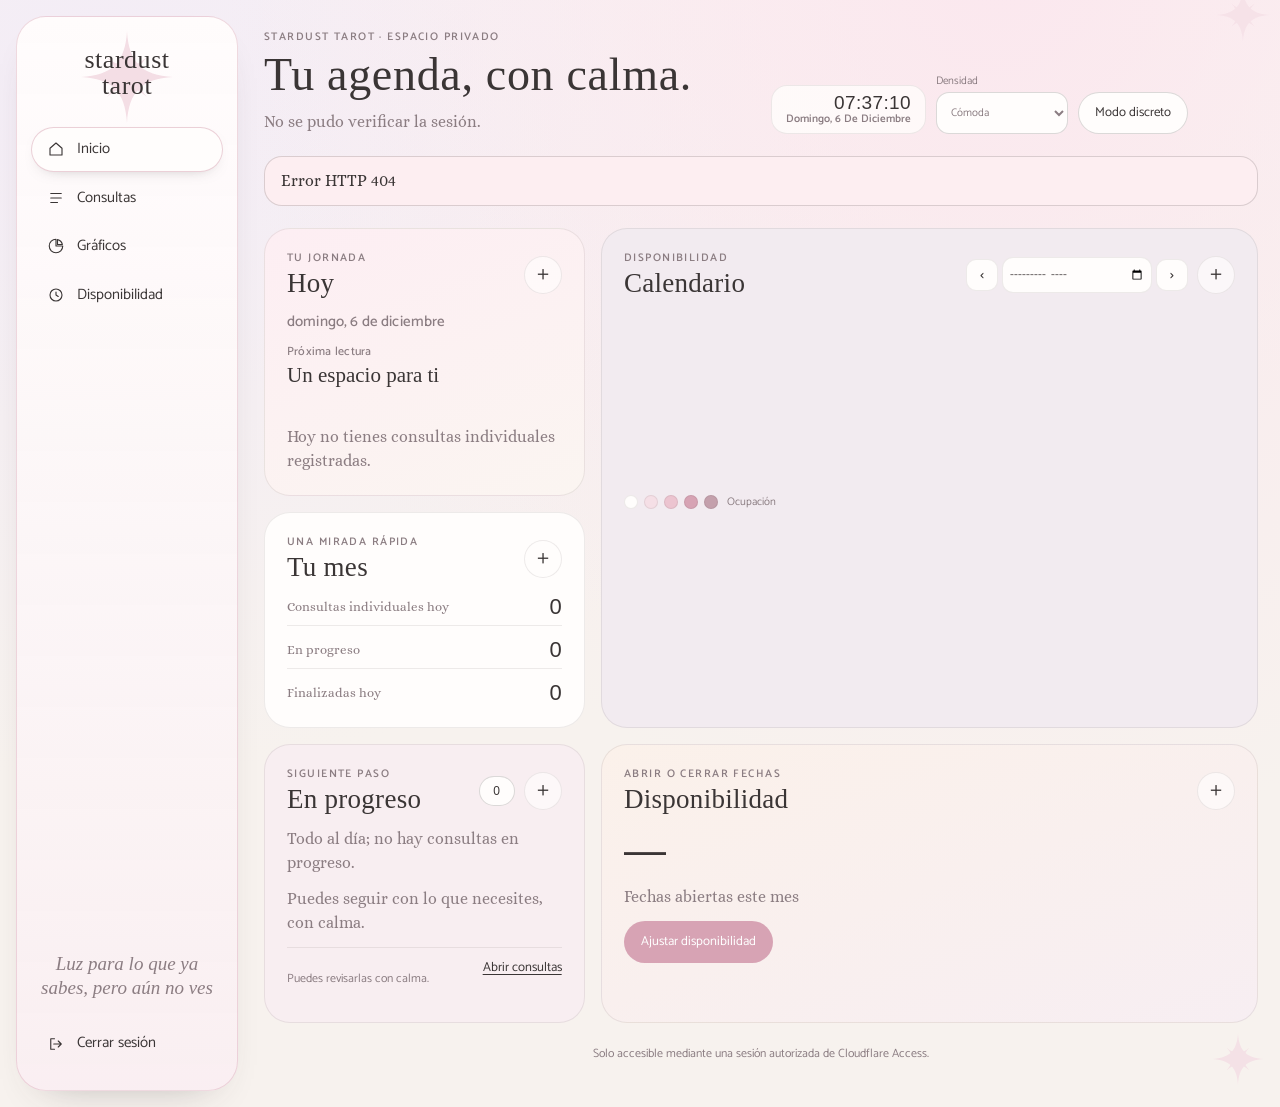
==== admin/index.html @ 76b3f2b7 "style changes" ====
<!doctype html>
<html lang="es">
<head>
  <meta charset="utf-8">
  <meta name="viewport" content="width=device-width, initial-scale=1">
  <meta name="robots" content="noindex,nofollow">
  <title>Stardust Tarot · Panel</title>
  <link rel="preconnect" href="https://fonts.googleapis.com">
  <link rel="preconnect" href="https://fonts.gstatic.com" crossorigin>
  <link href="https://fonts.googleapis.com/css2?family=Alice&family=Catamaran:wght@400;500;600;700&family=IM+Fell+French+Canon:ital@0;1&display=swap" rel="stylesheet">
  <link rel="stylesheet" href="style.css">
</head>
<body>
  <div id="progressbar" class="progressbar" aria-hidden="true"></div>
  <svg class="symbol-library" aria-hidden="true">
    <symbol id="brand-star" viewBox="0 0 100 100">
      <path d="M50 0C52 34 66 48 100 50C66 52 52 66 50 100C48 66 34 52 0 50C34 48 48 34 50 0Z"></path>
      <path transform="rotate(45 50 50) translate(50 50) scale(.62) translate(-50 -50)" d="M50 0C52 34 66 48 100 50C66 52 52 66 50 100C48 66 34 52 0 50C34 48 48 34 50 0Z"></path>
    </symbol>
  </svg>

  <div class="shell">
    <svg class="star a" aria-hidden="true"><use href="#brand-star"></use></svg>
    <svg class="star b" aria-hidden="true"><use href="#brand-star"></use></svg>

    <aside class="side">
      <div class="logo">
        <svg class="star" aria-hidden="true"><use href="#brand-star"></use></svg>
        <span>stardust<br>tarot</span>
      </div>
      <a class="nav on" href="#inicio" data-goto-view="inicio"><svg viewBox="0 0 24 24" aria-hidden="true"><path d="M4 11l8-7 8 7v9H4z"></path></svg>Inicio</a>
      <a class="nav" href="#consultas" data-goto-view="consultas"><svg viewBox="0 0 24 24" aria-hidden="true"><path d="M5 6h14M5 12h14M5 18h9"></path></svg>Consultas</a>
      <a class="nav" href="#graficos" data-goto-view="graficos"><svg viewBox="0 0 24 24" aria-hidden="true"><path d="M12 3a9 9 0 1 0 9 9h-9z"></path><path d="M14 3.5A9 9 0 0 1 20.5 10H14z"></path></svg>Gráficos</a>
      <a class="nav" href="#disponibilidad" data-goto-view="disponibilidad"><svg viewBox="0 0 24 24" aria-hidden="true"><circle cx="12" cy="12" r="8"></circle><path d="M12 8v4l3 2"></path></svg>Disponibilidad</a>
      <p class="tagline">Luz para lo que ya sabes, pero aún no ves</p>
      <a class="nav logout" href="/cdn-cgi/access/logout"><svg viewBox="0 0 24 24" aria-hidden="true"><path d="M10 5H5v14h5M15 8l4 4-4 4M19 12H9"></path></svg>Cerrar sesión</a>
    </aside>

    <main class="main">
      <header class="head">
        <div>
          <p class="eyebrow">STARDUST TAROT · ESPACIO PRIVADO</p>
          <h1>Tu agenda, con calma.</h1>
          <p id="identity" class="lead">Verificando acceso…</p>
        </div>
        <div class="head-controls">
          <div class="clock" aria-label="Hora local">
            <time id="clock-time">--:--:--</time>
            <span id="clock-date"></span>
          </div>
          <label class="density-control">Densidad
            <select id="density-toggle" aria-label="Densidad del panel">
              <option value="comfortable">Cómoda</option>
              <option value="compact">Compacta</option>
            </select>
          </label>
          <button id="discreet-toggle" class="btn paper" type="button" aria-pressed="false">Modo discreto</button>
        </div>
      </header>

      <div id="notice" class="banner soft" role="status" hidden></div>
      <div id="error" class="banner error" role="alert" hidden></div>
      <section id="dashboard" class="dashboard" data-view="inicio" data-reveal aria-label="Resumen de tu agenda">
        <article id="today-tile" class="bento-tile tile-today" data-tile="today">
          <div class="tile-heading">
            <div><p class="eyebrow">TU JORNADA</p><h2 class="h2">Hoy</h2></div>
            <button class="tile-expand" type="button" aria-expanded="false" aria-controls="today-detail">
              <span class="sr-only">Ver detalle de hoy</span><span aria-hidden="true">＋</span>
            </button>
          </div>
          <p id="today-date" class="tile-date"></p>
          <div class="today-focus">
            <span class="today-kicker">Próxima lectura</span>
            <strong id="today-next" class="tile-next">Cargando tu agenda…</strong>
            <span id="today-countdown" class="countdown" aria-live="polite"></span>
          </div>
          <p id="today-summary" class="tile-copy"></p>
          <div id="today-detail" class="tile-detail" hidden>
            <p class="detail-title">Tu agenda de hoy</p>
            <div id="today-list" class="tile-list"></div>
          </div>
        </article>

        <article id="confirm-tile" class="bento-tile tile-confirm" data-tile="confirm">
          <div class="tile-heading">
            <div><p class="eyebrow">SIGUIENTE PASO</p><h2 class="h2">En progreso</h2></div>
            <span id="confirm-count" class="pill">—</span>
            <button class="tile-expand" type="button" aria-expanded="false" aria-controls="confirm-detail">
              <span class="sr-only">Ver consultas en progreso</span><span aria-hidden="true">＋</span>
            </button>
          </div>
          <p id="confirm-copy" class="tile-copy">Revisando tus consultas…</p>
          <div id="confirm-preview" class="tile-list"></div>
          <div class="tile-foot">
            <span class="tile-foot-copy">Puedes revisarlas con calma.</span>
            <a class="text-link" href="#consultas" data-goto-view="consultas" data-goto-state="en_proceso">Abrir consultas</a>
          </div>
          <div id="confirm-detail" class="tile-detail" hidden>
            <p class="detail-title">Consultas que puedes revisar con calma</p>
            <div id="confirm-list" class="tile-list"></div>
            <div class="quick-links">
              <a class="text-link" href="#consultas" data-goto-view="consultas" data-goto-state="en_proceso">Ver en progreso</a>
              <a class="text-link" href="#consultas" data-goto-view="consultas" data-goto-state="finalizado">Ver finalizadas</a>
            </div>
          </div>
        </article>
        <article id="calendario" class="bento-tile tile-calendar" data-tile="calendar">
          <div class="tile-heading">
            <div><p class="eyebrow">DISPONIBILIDAD</p><h2 class="h2">Calendario</h2></div>
            <div class="cal-nav">
              <button id="cal-prev" class="icon-btn" type="button" aria-label="Mes anterior">‹</button>
              <input id="availability-month" type="month" aria-label="Mes del calendario">
              <button id="cal-next" class="icon-btn" type="button" aria-label="Mes siguiente">›</button>
            </div>
            <button class="tile-expand" type="button" aria-expanded="false" aria-controls="calendar-detail">
              <span class="sr-only">Ver detalle del calendario</span><span aria-hidden="true">＋</span>
            </button>
          </div>
          <div class="heat-legend" aria-label="Ocupación: libre, ligera, media, alta y completa">
            <span class="heat-swatch heat-0" aria-label="Sin reservas"></span>
            <span class="heat-swatch heat-1" aria-label="Ocupación ligera"></span>
            <span class="heat-swatch heat-2" aria-label="Ocupación media"></span>
            <span class="heat-swatch heat-3" aria-label="Ocupación alta"></span>
            <span class="heat-swatch heat-full" aria-label="Sin cupos libres"></span>
            <span class="heat-key">Ocupación</span>
          </div>
          <div id="calendar" class="cal" aria-label="Calendario de disponibilidad"></div>
          <div id="calendar-detail" class="tile-detail" hidden>
            <p class="detail-title">Cada día reúne reservas y cupos libres.</p>
            <p class="hint">El punto dorado indica hoy; la barra muestra ocupación; el rayado indica una fecha cerrada. Selecciona un día para revisar o ajustar su disponibilidad.</p>
            <a class="text-link" href="#disponibilidad" data-goto-view="disponibilidad">Ajustar la fecha seleccionada</a>
          </div>
        </article>

        <article class="bento-tile tile-summary" data-tile="summary">
          <div class="tile-heading">
            <div><p class="eyebrow">UNA MIRADA RÁPIDA</p><h2 class="h2">Tu mes</h2></div>
            <button class="tile-expand" type="button" aria-expanded="false" aria-controls="summary-detail">
              <span class="sr-only">Ver detalle del resumen</span><span aria-hidden="true">＋</span>
            </button>
          </div>
          <div class="stat-list">
            <div class="stat-row"><span>Consultas individuales hoy</span><strong id="stat-total">—</strong></div>
            <div class="stat-row"><span>En progreso</span><strong id="stat-progress">—</strong></div>
            <div class="stat-row"><span>Finalizadas hoy</span><strong id="stat-finished">—</strong></div>
          </div>
          <div id="summary-detail" class="tile-detail" hidden>
            <p class="hint">Este resumen cuenta consultas individuales. Los contadores históricos sin ficha aparecen aparte en el registro.</p>
          </div>
        </article>

        <article class="bento-tile tile-availability" data-tile="availability">
          <div class="tile-heading">
            <div><p class="eyebrow">ABRIR O CERRAR FECHAS</p><h2 class="h2">Disponibilidad</h2></div>
            <button class="tile-expand" type="button" aria-expanded="false" aria-controls="availability-detail">
              <span class="sr-only">Ver detalle de disponibilidad</span><span aria-hidden="true">＋</span>
            </button>
          </div>
          <strong id="stat-open-days" class="availability-count">—</strong>
          <p id="availability-summary" class="tile-copy">Fechas abiertas este mes</p>
          <a class="btn pri" href="#disponibilidad" data-goto-view="disponibilidad">Ajustar disponibilidad</a>
          <div id="availability-detail" class="tile-detail" hidden>
            <p class="hint">Elige un día en el calendario para ajustar cupos, jornada y si recibes reservas.</p>
            <a class="text-link" href="#inicio" data-goto-view="inicio" data-goto-target="calendario">Ir al calendario</a>
          </div>
        </article>
      </section>
      <section class="panel blush" id="vista-consultas" data-view="consultas" data-reveal>
          <div class="ph">
            <div><p class="eyebrow">REGISTRO HISTÓRICO</p><h2 class="h2">Consultas</h2></div>
            <span id="consulta-count" class="pill">—</span>
          </div>
          <div class="seg" id="consulta-tabs" role="tablist" aria-label="Filtrar consultas por estado">
            <button type="button" class="seg-btn on" role="tab" aria-selected="true" data-state="">Todos</button>
            <button type="button" class="seg-btn" role="tab" aria-selected="false" data-state="en_proceso">En progreso</button>
            <button type="button" class="seg-btn" role="tab" aria-selected="false" data-state="finalizado">Finalizadas</button>
          </div>
          <div class="filters">
            <label>Mes<input id="consultas-month" type="month"></label>
            <label class="search-label">Buscar<input id="consultas-search" type="search" maxlength="80" placeholder="Nombre, teléfono o lectura"></label>
            <button id="search-consultas" type="button" class="btn">Buscar</button>
          </div>
          <p class="hint">Hasta 200 consultas por búsqueda. El estado no modifica la disponibilidad.</p>
          <div id="consultas-list" class="list" aria-live="polite"></div>
          <div class="manual-section">
            <div class="ph">
              <div><p class="eyebrow">CONTADORES HISTÓRICOS DE D1</p><h3 class="h2">Registros manuales sin desglose</h3></div>
              <span id="manual-total" class="pill">0 lecturas</span>
            </div>
            <p class="hint">Son conteos por fecha sin ficha individual; no representan nombres, estados ni citas separadas. Se filtran por mes, no por texto o estado.</p>
            <div id="manual-list" class="list" aria-live="polite"></div>
          </div>
          <p class="quote">Lo que se comparte aquí, se queda aquí.</p>
        </section>

      <form id="rule-form" class="panel blush rule-form" data-view="disponibilidad">
          <div class="ph">
            <div><p class="eyebrow">AJUSTES DE FECHA</p><h2 id="rule-title" class="h2">Selecciona una fecha</h2></div>
            <span id="rule-meta" class="pill"></span>
          </div>
          <label class="toggle"><input id="rule-open" type="checkbox"> Fecha abierta</label>
          <label class="toggle"><input id="rule-emergency-extended" type="checkbox"> Emergencias fuera de la ventana normal</label>
          <div class="time-fields">
            <label>Inicio de jornada<input id="rule-start" type="time" step="1800" required></label>
            <label>Fin de jornada<input id="rule-end" type="time" step="1800" required></label>
          </div>
          <p class="sub">Bloques de 30 minutos · las lecturas extensas ocupan dos bloques.</p>
          <div class="capacity-grid">
            <label>Cortas · normal<input id="cap-corta-normal" type="number" min="0" max="50" required></label>
            <label>Cortas · emergencia<input id="cap-corta-emergencia" type="number" min="0" max="50" required></label>
            <label>Extensas · normal<input id="cap-extensa-normal" type="number" min="0" max="50" required></label>
            <label>Extensas · emergencia<input id="cap-extensa-emergencia" type="number" min="0" max="50" required></label>
          </div>
          <button id="save-rule" class="btn pri" type="submit">Guardar cambios</button>
          <button id="reset-rule" class="btn" type="button" hidden>Volver a la regla semanal</button>
          <p class="hint">El cambio crea una excepción solo para la fecha seleccionada.</p>
        </form>

      <section class="panel blush charts" id="vista-graficos" data-view="graficos" data-reveal>
        <div class="ph">
          <div><p class="eyebrow">ESTADÍSTICAS DE CONSULTAS</p><h2 class="h2">Gráficos</h2></div>
          <span id="stats-total" class="pill">—</span>
        </div>
        <div class="stats-controls">
          <label>Mes<input id="stats-month" type="month"></label>
          <label class="toggle"><input id="stats-all" type="checkbox"> Todo el histórico</label>
        </div>
        <div class="charts-grid">
          <article class="chart-card">
            <div class="ph"><div><p class="eyebrow">DEMANDA</p><h3 class="h2">Lecturas más pedidas</h3></div></div>
            <div class="donut-wrap">
              <div id="lecturas-donut" class="donut" role="img" aria-label="Distribución de lecturas solicitadas">
                <div class="donut-center"><strong id="lecturas-center">0</strong><span>lecturas</span></div>
              </div>
              <ul id="lecturas-legend" class="legend"></ul>
            </div>
          </article>
          <article class="chart-card">
            <div class="ph"><div><p class="eyebrow">COMUNIDAD</p><h3 class="h2">Nuevas vs. frecuentes</h3></div></div>
            <div class="donut-wrap">
              <div id="consultantes-donut" class="donut" role="img" aria-label="Consultantes nuevas y frecuentes">
                <div class="donut-center"><strong id="consultantes-center">0</strong><span>consultas</span></div>
              </div>
              <ul id="consultantes-legend" class="legend"></ul>
            </div>
          </article>

          <article class="chart-card revenue-card">
            <div class="ph revenue-head">
              <div><p class="eyebrow">INGRESOS</p><h3 class="h2">Promedio por periodo</h3></div>
              <div class="seg" id="ingresos-tabs" role="tablist" aria-label="Agrupar ingresos por periodo">
                <button type="button" class="seg-btn" role="tab" aria-selected="false" data-granularidad="semana">Semana</button>
                <button type="button" class="seg-btn on" role="tab" aria-selected="true" data-granularidad="mes">Mes</button>
                <button type="button" class="seg-btn" role="tab" aria-selected="false" data-granularidad="año">Año</button>
              </div>
            </div>
            <div class="revenue-summary">
              <span>Total <strong id="ingresos-total">$0.00</strong></span>
              <span>Promedio por consulta <strong id="ingresos-promedio">$0.00</strong></span>
              <span>Consultas <strong id="ingresos-count">0</strong></span>
            </div>
            <div id="ingresos-bars" class="bars" role="img" aria-label="Ingresos cobrados por periodo"></div>
            <p class="hint">Cada barra suma el total cobrado de las consultas del periodo; si una consulta no tiene total, se suman sus precios. Los contadores manuales sin ficha no entran aquí.</p>
          </article>
        </div>
        <p class="hint">Las lecturas se cuentan por cada tipo elegido en una consulta; una reserva con varias lecturas suma en cada una.</p>
      </section>

      <footer>Solo accesible mediante una sesión autorizada de Cloudflare Access.</footer>
    </main>
  </div>
  <script src="admin.js"></script>
</body>
</html>
---- admin/style.css ----
:root{
  color-scheme:light;
  --cream:#f7f2ee; --card:#fffdfc; --paper:#fdfaf8;
  --pink:#f3dbe3; --rose:#d7a3b4; --mauve:#c4a0ac; --gold:#d4b06b;
  --grey:#9a8a8f; --ink:#3a3535; --muted:#8b7d82;
  --wash:#f8eef1; --fog:#f2ebf0;
  --line:rgba(58,53,53,.18); --soft-line:rgba(58,53,53,.09);
  --font-title:"IM Fell French Canon",Georgia,serif;
  --font-subtitle:"Catamaran","Segoe UI",system-ui,sans-serif;
  --font-body:"Alice",Georgia,serif;
  --font-accent:"IM Fell French Canon",Georgia,serif;
  --font-number:"Helvetica Neue","HelveticaNeue",Arial,Helvetica,sans-serif;
  --space:16px; --panel-pad:22px;
}
*{box-sizing:border-box}
html{scroll-behavior:smooth;scroll-padding-top:18px}
body{
  margin:0;min-height:100vh;color:var(--ink);font:16px/1.5 var(--font-body);
  background:
    radial-gradient(ellipse at 78% -5%,#fbe7ee,transparent 55%),
    radial-gradient(ellipse at 8% 8%,#f3ecf6,transparent 48%),
    linear-gradient(180deg,#faf5f2,var(--cream) 380px);
}
body[data-density="compact"]{--space:10px;--panel-pad:16px}
button,input,select{color:inherit;font:inherit}
/* interfaz y etiquetas: Catamaran (subtítulos, controles y microtexto) */
.nav,.icon-btn,.tile-expand,.pill,.seg-btn,.btn,.status-control,.toggle,
.density-control,.filters label,.time-fields label,.capacity-grid label,.stats-controls label,
.wd,.cal-nav input,.d,.day-bookings,.consulta-phone,.heat-key,.heat-legend,.legend,
.legend-empty,.tile-list-meta,.tile-foot-copy,.hint,.sub,.text-link,.bar-value,.bar-label,
.donut-center span,footer{font-family:var(--font-subtitle)}
button,a,input,select{min-height:42px}
button{cursor:pointer}
a{color:inherit}
[hidden]{display:none!important}
.sr-only{position:absolute;width:1px;height:1px;padding:0;overflow:hidden;clip:rect(0,0,0,0);white-space:nowrap;border:0}
:focus-visible{outline:2px solid var(--rose);outline-offset:3px}
.symbol-library{position:absolute;width:0;height:0;overflow:hidden}

/* barra de progreso global */
.progressbar{position:fixed;inset:0 0 auto;z-index:80;height:3px;opacity:0;transform:scaleX(0);transform-origin:0 50%;
  background:linear-gradient(90deg,var(--rose),var(--gold));transition:opacity .2s ease}
.is-busy .progressbar{opacity:1;animation:load 1.1s ease-in-out infinite}
@keyframes load{0%{transform:scaleX(0)}55%{transform:scaleX(.72)}100%{transform:scaleX(1);opacity:0}}

.shell{position:relative;display:grid;grid-template-columns:222px minmax(0,1fr);gap:26px;max-width:1560px;min-height:100vh;margin:0 auto;padding:16px}
.star{position:absolute;fill:var(--pink);pointer-events:none}
.star.a{top:-12px;right:10px;width:54px;height:54px;opacity:.55}
.star.b{right:16px;bottom:22px;width:52px;height:52px;opacity:.7}
.side{position:sticky;top:16px;z-index:1;display:flex;min-height:calc(100vh - 32px);flex-direction:column;gap:4px;
  padding:24px 14px;border:1px solid rgba(215,163,180,.4);border-radius:30px;
  background:linear-gradient(180deg,rgba(255,253,252,.94),rgba(250,238,242,.86));
  box-shadow:0 18px 40px -30px rgba(58,53,53,.45)}
.logo{position:relative;padding:6px 0 24px;text-align:center;font:400 26px/1 var(--font-title);letter-spacing:.02em}
.logo .star{top:-10px;left:50%;width:92px;height:92px;margin-left:-46px;fill:var(--pink);opacity:.9}
.logo span{position:relative}
.nav{display:flex;align-items:center;gap:12px;padding:10px 15px;border:1px solid transparent;border-radius:99px;
  text-decoration:none;font-size:15px;transition:background .2s,color .2s,border-color .2s,transform .2s}
.nav:hover{background:rgba(255,255,255,.7);transform:translateX(2px)}
.nav.on{border-color:rgba(215,163,180,.5);background:var(--card);box-shadow:0 6px 16px -12px rgba(58,53,53,.5)}
.nav svg{width:18px;height:18px;flex:0 0 auto;fill:none;stroke:currentColor;stroke-width:1.5;stroke-linecap:round;stroke-linejoin:round}
.tagline{margin:auto 0 0;padding:0 10px 18px;color:var(--muted);text-align:center;font:italic 400 19px/1.25 var(--font-accent)}
.main{position:relative;z-index:1;display:flex;min-width:0;flex-direction:column;gap:22px;padding:14px 6px 28px 0}
.head{display:flex;align-items:flex-end;justify-content:space-between;flex-wrap:wrap;gap:16px;padding-right:70px}
.head-controls{position:relative;z-index:1;display:flex;align-items:flex-end;gap:10px;flex-wrap:wrap;margin-left:auto}
.clock{display:flex;flex-direction:column;align-items:flex-end;line-height:1.12;padding:7px 14px;
  border:1px solid var(--soft-line);border-radius:16px;background:rgba(255,253,252,.82)}
.clock time{font:400 19px/1 var(--font-number);font-variant-numeric:tabular-nums;letter-spacing:.02em}
.clock span{color:var(--muted);font:600 11px/1.3 var(--font-subtitle);text-transform:capitalize}
h1{margin:0;font:400 clamp(32px,4vw,46px)/1.08 var(--font-title);letter-spacing:.015em}
h2,h3,p{margin-top:0}
.eyebrow{margin-bottom:5px;color:var(--muted);font:600 11px/1.4 var(--font-subtitle);letter-spacing:.13em}
.lead{max-width:580px;margin:10px 0 0;color:var(--muted);font-size:16px}
.density-control{display:flex;flex-direction:column;gap:3px;color:var(--muted);font-size:11px}
.density-control select{width:auto;min-width:132px}

.dashboard{
  display:grid;gap:var(--space);align-items:stretch;
  grid-template-columns:repeat(6,minmax(0,1fr));
  grid-template-rows:repeat(2,minmax(175px,auto)) minmax(150px,auto);
  grid-template-areas:
    "today today confirm confirm calendar calendar"
    "today today confirm confirm calendar calendar"
    "summary summary availability availability calendar calendar";
}
.dashboard.is-confirming{
  grid-template-rows:repeat(2,minmax(175px,auto)) repeat(2,minmax(135px,auto));
  grid-template-areas:
    "today today confirm confirm confirm confirm"
    "today today confirm confirm confirm confirm"
    "calendar calendar calendar calendar summary summary"
    "calendar calendar calendar calendar availability availability";
}
.dashboard.is-quiet{
  grid-template-rows:minmax(145px,auto) repeat(2,minmax(185px,auto)) minmax(145px,auto);
  grid-template-areas:
    "today today confirm confirm confirm confirm"
    "calendar calendar calendar calendar calendar calendar"
    "calendar calendar calendar calendar calendar calendar"
    "summary summary summary availability availability availability";
}
.dashboard.is-quiet.is-confirming{
  grid-template-rows:minmax(160px,auto) repeat(2,minmax(185px,auto)) minmax(145px,auto);
  grid-template-areas:
    "today today confirm confirm confirm confirm"
    "calendar calendar calendar calendar calendar calendar"
    "calendar calendar calendar calendar calendar calendar"
    "summary summary availability availability availability availability";
}
.dashboard.is-quiet.is-empty{
  grid-template-rows:minmax(150px,auto) minmax(150px,auto) minmax(145px,auto);
  grid-template-areas:
    "today today calendar calendar calendar calendar"
    "summary summary calendar calendar calendar calendar"
    "confirm confirm availability availability availability availability";
}

.bento-tile,.panel{min-width:0;border:1px solid var(--soft-line);border-radius:26px;background:var(--card)}
.bento-tile{position:relative;display:flex;flex-direction:column;gap:12px;padding:var(--panel-pad);overflow:visible;
  container-type:inline-size;transition:border-color .2s,transform .2s,box-shadow .2s,padding .2s}
.bento-tile:hover{border-color:rgba(215,163,180,.45);box-shadow:0 22px 42px -34px rgba(58,53,53,.55)}
.bento-tile.is-expanded{border-color:var(--rose)}
.tile-today{grid-area:today;justify-content:space-between;background:linear-gradient(160deg,#fdeef3,#fbf5f1)}
.tile-confirm{grid-area:confirm;background:var(--wash)}
.tile-confirm.is-priority{border-color:rgba(215,163,180,.65)}
.tile-calendar{grid-area:calendar;background:var(--fog)}
.tile-summary{grid-area:summary;background:var(--card)}
.tile-availability{grid-area:availability;background:linear-gradient(160deg,#fbf1ea,#f7eef2)}
.tile-heading{display:flex;align-items:center;gap:9px;flex-wrap:wrap}
.tile-heading>:first-child{min-width:0;margin-right:auto}
.tile-heading .eyebrow{margin-bottom:2px}
.h2{margin:0;font:400 27px/1.12 var(--font-title);letter-spacing:.01em}
.tile-expand{display:grid;width:38px;min-width:38px;min-height:38px;place-items:center;padding:0;
  border:1px solid var(--soft-line);border-radius:50%;background:rgba(255,253,252,.7);font-size:20px;line-height:1;transition:background .2s}
.tile-expand:hover{background:var(--card)}
.tile-expand[aria-expanded="true"] span[aria-hidden]{transform:rotate(45deg)}
.tile-expand span[aria-hidden]{display:inline-block;transition:transform .18s ease}
.tile-date,.tile-copy{margin:0;color:var(--muted)}
.tile-date{font:500 15px/1.4 var(--font-subtitle);letter-spacing:.01em}
.today-focus{display:flex;flex-direction:column;align-items:flex-start;gap:3px}
.today-kicker{color:var(--muted);font:500 12px/1.4 var(--font-subtitle);letter-spacing:.02em}
.tile-next{max-width:100%;font:400 clamp(22px,2.4vw,34px)/1.16 var(--font-title);overflow-wrap:anywhere}
.countdown{min-height:1.3em;color:var(--muted);font:600 17px/1.35 var(--font-subtitle);letter-spacing:.01em}
.tile-confirm .tile-copy{min-height:1.4em}
.pill{display:inline-flex;min-width:36px;align-items:center;justify-content:center;padding:5px 12px;
  border:1px solid var(--line);border-radius:99px;background:var(--card);font-family:var(--font-number);font-size:12px}
.tile-list{display:flex;flex-direction:column;gap:7px}
.tile-list-item{display:grid;grid-template-columns:auto minmax(0,1fr);align-items:center;gap:4px 9px;padding:8px 10px;
  border:1px solid var(--soft-line);border-radius:16px;background:rgba(255,253,252,.66)}
.tile-list-time{min-width:44px;color:var(--ink);font:400 13px var(--font-number);font-variant-numeric:tabular-nums}
.tile-list-name{min-width:0;overflow:hidden;text-overflow:ellipsis;white-space:nowrap}
.tile-list-meta{grid-column:2;color:var(--muted);font-size:11px;overflow-wrap:anywhere}
.detail-title{margin:0 0 8px;font:400 17px/1.3 var(--font-title);letter-spacing:.01em}
.tile-detail{display:grid;gap:8px;padding-top:10px;border-top:1px solid var(--soft-line)}
.text-link{width:fit-content;color:var(--ink);font-size:13px;text-underline-offset:3px}
.quick-links{display:flex;flex-wrap:wrap;gap:14px}
.tile-foot{display:flex;align-items:center;justify-content:space-between;gap:10px;flex-wrap:wrap;margin-top:auto;
  padding-top:10px;border-top:1px solid var(--soft-line)}
.tile-foot-copy{color:var(--muted);font-size:12px}
.bento-tile.is-expanded .tile-foot{display:none}
.stat-list{display:flex;flex-direction:column;gap:12px}
.stat-row{display:flex;align-items:center;justify-content:space-between;gap:8px;padding-bottom:6px;
  border-bottom:1px solid var(--soft-line);color:var(--muted);font-size:13px}
.stat-list>.stat-row:last-child{padding-bottom:0;border-bottom:0}
.stat-row strong{color:var(--ink);font:400 22px/1.1 var(--font-number);font-variant-numeric:lining-nums tabular-nums}
.availability-count{font:400 clamp(30px,4vw,42px)/1.1 var(--font-number);font-variant-numeric:lining-nums tabular-nums;letter-spacing:.01em}
.tile-availability .btn{align-self:flex-start}

/* calendario */
.heat-legend{display:flex;align-items:center;gap:6px;margin-top:auto;flex-wrap:wrap}
.heat-swatch{width:14px;height:14px;border:1px solid var(--soft-line);border-radius:50%}
.heat-0{background:var(--card)}
.heat-1{background:#f5dfe6}
.heat-2{background:#ecc4d0}
.heat-3{background:var(--rose)}
.heat-full{background:var(--mauve)}
.heat-key{margin-left:3px;color:var(--muted);font-size:11px}
.cal-nav{display:flex;align-items:center;gap:4px}
.cal-nav input{width:150px;min-height:36px;padding:4px 6px;border:1px solid var(--soft-line);border-radius:11px;
  background:var(--card);font-size:12px;letter-spacing:0}
.icon-btn{display:grid;width:32px;min-width:32px;min-height:32px;place-items:center;padding:0;
  border:1px solid var(--soft-line);border-radius:10px;background:var(--card);font-size:18px;line-height:1;transition:background .18s}
.icon-btn:hover{background:var(--wash)}
.cal{display:grid;grid-template-columns:repeat(7,minmax(0,1fr));gap:6px;margin-top:auto}
.wd{padding-bottom:2px;color:var(--muted);text-align:center;font-size:11px;letter-spacing:.06em}
.cal-blank{min-height:46px}
.calendar-day{position:relative;min-width:0}
.d{position:relative;display:block;width:100%;min-height:46px;padding:6px 7px 14px;border:1px solid var(--soft-line);
  border-radius:12px;background:var(--card);text-align:left;font-family:var(--font-number);font-size:13px;
  transition:border-color .18s,transform .18s,background .18s,box-shadow .18s}
.d::after{content:"";position:absolute;left:7px;right:7px;bottom:6px;height:3px;border-radius:99px;
  background:linear-gradient(90deg,var(--rose) var(--heat,0%),rgba(58,53,53,.08) var(--heat,0%))}
.d:hover{z-index:3;transform:translateY(-2px);border-color:rgba(215,163,180,.6);box-shadow:0 12px 22px -16px rgba(58,53,53,.55)}
.d.is-today{border-color:var(--gold)}
.d.is-today::before{content:"";position:absolute;top:6px;right:7px;width:6px;height:6px;border-radius:99px;background:var(--gold)}
.d.is-selected{border-color:var(--rose);background:#fbeaf0;font-weight:700;box-shadow:inset 0 0 0 1px rgba(215,163,180,.5)}
.d.is-closed{color:var(--muted);background:repeating-linear-gradient(135deg,rgba(154,138,143,.12) 0 3px,var(--card) 3px 7px)}
.d.is-closed::after{opacity:.4}
.d.is-full{box-shadow:inset 0 0 0 1px var(--rose)}
.d.has-bookings{color:var(--ink)}
.day-bookings{position:absolute;right:5px;bottom:10px;min-width:14px;padding:0 3px;border-radius:99px;
  background:var(--card);color:var(--ink);font:400 10px/14px var(--font-number);box-shadow:0 0 0 1px var(--soft-line)}
.cal-tooltip{position:absolute;z-index:5;bottom:calc(100% + 6px);left:50%;width:max-content;max-width:min(220px,70vw);
  padding:7px 10px;border:1px solid var(--line);border-radius:12px;background:var(--card);color:var(--ink);
  font-size:11px;line-height:1.35;opacity:0;pointer-events:none;transform:translate(-50%,4px);transition:opacity .16s,transform .16s}
.calendar-day[data-column="1"] .cal-tooltip,
.calendar-day[data-column="2"] .cal-tooltip,
.calendar-day[data-column="3"] .cal-tooltip{left:0;transform:translate(0,4px)}
.calendar-day[data-column="6"] .cal-tooltip,
.calendar-day[data-column="7"] .cal-tooltip{right:0;left:auto;transform:translate(0,4px)}
.calendar-day:hover .cal-tooltip,.calendar-day:focus-within .cal-tooltip{opacity:1;transform:translate(0,0)}
.calendar-day[data-column="4"]:hover .cal-tooltip,
.calendar-day[data-column="5"]:hover .cal-tooltip,
.calendar-day[data-column="4"]:focus-within .cal-tooltip,
.calendar-day[data-column="5"]:focus-within .cal-tooltip{transform:translate(-50%,0)}
.panel{display:flex;min-width:0;flex-direction:column;gap:14px;padding:var(--panel-pad)}
.panel.blush{background:linear-gradient(180deg,rgba(255,253,252,.86),rgba(250,238,242,.9))}
.ph{display:flex;align-items:center;justify-content:space-between;flex-wrap:wrap;gap:10px}
.filters{display:flex;align-items:flex-end;gap:8px;flex-wrap:wrap}
.filters label,.time-fields label,.capacity-grid label{display:flex;flex-direction:column;gap:4px;color:var(--muted);font-size:12px}
.filters label{min-width:130px}
.filters .search-label{min-width:170px}
input,select{width:100%;min-height:42px;padding:7px 10px;border:1px solid var(--line);border-radius:13px;background:var(--card)}
.filters input,.filters select{min-height:38px;padding:5px 8px}
.hint,.sub{margin:0;color:var(--muted);font-size:12px}
.list{display:flex;flex-direction:column;gap:10px}
.consulta{display:grid;grid-template-columns:62px minmax(0,1fr) auto;align-items:start;gap:12px;padding:12px 14px;
  border:1px solid var(--soft-line);border-radius:20px;background:var(--card);transition:border-color .2s,box-shadow .2s}
.consulta:hover{border-color:rgba(215,163,180,.45);box-shadow:0 16px 30px -26px rgba(58,53,53,.5)}
.consulta-time{padding:8px 4px;border-radius:99px;background:var(--wash);text-align:center;font:400 13px var(--font-number);font-variant-numeric:tabular-nums}
.consulta-who{min-width:0;overflow-wrap:anywhere;font-size:16px}
.consulta-main{min-width:0}
.consulta-sub{margin-top:2px;color:var(--muted);font-size:12px}
.consulta-phone{margin-top:3px;color:var(--ink);font-size:12px;font-weight:600;letter-spacing:.01em}
.consulta-phone a{text-decoration:none;border-bottom:1px solid rgba(215,163,180,.7)}
.consulta-phone a:hover{border-bottom-color:var(--rose)}
.consulta-detail{grid-column:2/-1;margin:-4px 0 0;color:var(--muted);font-size:13px;white-space:pre-wrap;overflow-wrap:anywhere}
.manual-section{display:flex;flex-direction:column;gap:10px;padding-top:16px;border-top:1px solid var(--soft-line)}
.manual-record{background:var(--wash)}
.manual-pill{background:var(--mauve);color:#fff}
.status-control{width:auto;min-width:132px;min-height:38px;padding:5px 8px;font-size:12px}
.quote{margin:5px 0 0;color:var(--muted);text-align:center;font:italic 400 18px var(--font-accent)}

/* pestañas de estado */
.seg{display:flex;flex-wrap:wrap;gap:4px;padding:4px;border:1px solid var(--soft-line);border-radius:99px;background:var(--card)}
.seg-btn{min-height:34px;padding:5px 16px;border:0;border-radius:99px;background:transparent;color:var(--muted);
  font-size:12px;transition:background .2s,color .2s}
.seg-btn:hover{color:var(--ink)}
.seg-btn.on{background:var(--rose);color:#fff;font-weight:600;box-shadow:0 6px 14px -10px rgba(58,53,53,.6)}

/* botones y avisos */
.btn{display:inline-flex;align-items:center;justify-content:center;padding:8px 16px;border:1px solid var(--line);
  border-radius:99px;background:transparent;font-size:13px;text-decoration:none;transition:background .2s,transform .2s}
.btn:hover{background:var(--wash)}
.btn.paper{background:var(--card)}
.btn.pri{border-color:rgba(215,163,180,.6);background:var(--rose);color:#fff}
.btn.pri:hover{background:var(--mauve)}
.btn:disabled{opacity:.65;cursor:progress}
.banner{padding:12px 16px;border:1px solid var(--line);border-radius:18px;background:var(--wash)}
.banner.soft{background:#f2f7f4}
.banner.error{background:#fdeef1}

/* formulario de disponibilidad */
.rule-form{width:100%;max-width:900px;margin-inline:auto;gap:12px}
.toggle{display:flex;align-items:center;gap:8px;color:var(--ink);font-size:14px}
.toggle input{width:18px;min-height:18px;margin:0;accent-color:var(--rose)}
.time-fields,.capacity-grid{display:grid;grid-template-columns:repeat(2,minmax(0,1fr));gap:10px}
.time-fields label,.capacity-grid label{font-size:11px}
.time-fields input,.capacity-grid input{min-height:38px}
footer{color:var(--muted);text-align:center;font-size:12px}
/* gráficos */
.panel.charts{gap:16px;background:linear-gradient(180deg,#fdf7f4,#f8eef3)}
.stats-controls{display:flex;align-items:flex-end;gap:12px;flex-wrap:wrap}
.stats-controls label{display:flex;flex-direction:column;gap:4px;color:var(--muted);font-size:12px}
.stats-controls input[type="month"]{max-width:170px;min-height:40px}
.stats-controls .toggle{flex-direction:row;align-items:center;gap:8px;padding-bottom:6px;color:var(--ink);font-size:14px}
.charts-grid{display:grid;grid-template-columns:repeat(2,minmax(0,1fr));gap:14px}
.chart-card{display:flex;flex-direction:column;gap:12px;padding:18px;border:1px solid var(--soft-line);border-radius:22px;background:var(--card)}
.chart-card .h2{font-size:21px}
.donut-wrap{display:flex;align-items:center;gap:20px;flex-wrap:wrap}
.donut{--segments:conic-gradient(rgba(58,53,53,.09) 0 100%);position:relative;flex:0 0 auto;width:168px;aspect-ratio:1;
  border-radius:50%;background:var(--segments);transition:background .45s ease}
.donut-center{position:absolute;inset:23%;display:grid;align-content:center;justify-items:center;text-align:center;
  border-radius:50%;background:var(--card);box-shadow:0 0 0 1px var(--soft-line)}
.donut-center strong{font:400 26px/1.05 var(--font-number);font-variant-numeric:tabular-nums}
.donut-center span{color:var(--muted);font-size:10px;letter-spacing:.08em;text-transform:uppercase}
.legend{display:flex;flex:1 1 150px;flex-direction:column;gap:7px;margin:0;padding:0;list-style:none}
.legend li{display:grid;grid-template-columns:10px minmax(0,1fr) auto;align-items:center;gap:8px;font-size:12px}
.legend .dot{width:10px;height:10px;border-radius:99px}
.legend-name{overflow:hidden;text-overflow:ellipsis;white-space:nowrap}
.legend-value{color:var(--muted);font-family:var(--font-number);font-variant-numeric:tabular-nums}
.legend-empty{display:block;color:var(--muted);font-size:12px}
.charts .hint{padding-top:2px;border-top:1px solid var(--soft-line)}

/* ingresos por periodo */
.revenue-card{grid-column:1 / -1}
.revenue-head{align-items:flex-start}
.revenue-summary{display:flex;flex-wrap:wrap;gap:8px 22px;color:var(--muted);font-size:12px}
.revenue-summary span{display:inline-flex;align-items:baseline;gap:7px}
.revenue-summary strong{color:var(--ink);font:400 18px/1.05 var(--font-number);
  font-variant-numeric:lining-nums tabular-nums}
.bars{display:flex;align-items:stretch;gap:7px;height:212px;padding:10px 2px 0;
  overflow-x:auto;overflow-y:hidden;scrollbar-width:thin;--fade-l:0px;--fade-r:0px;
  -webkit-mask-image:linear-gradient(to right,transparent 0,#000 var(--fade-l),
    #000 calc(100% - var(--fade-r)),transparent 100%);
  mask-image:linear-gradient(to right,transparent 0,#000 var(--fade-l),
    #000 calc(100% - var(--fade-r)),transparent 100%)}
.bars.is-more-left{--fade-l:26px}
.bars.is-more-right{--fade-r:26px}
.bar{display:flex;flex:1 1 0;min-width:48px;flex-direction:column;justify-content:flex-end;gap:4px}
.bar-track{position:relative;display:flex;flex:1;align-items:flex-end;justify-content:center;border-radius:10px;
  background:linear-gradient(180deg,rgba(215,163,180,.13),rgba(215,163,180,.03))}
.bar-fill{width:min(100%,32px);border-radius:8px 8px 4px 4px;
  background:linear-gradient(180deg,var(--gold),var(--rose));transition:height .5s ease,background .2s}
.bar:hover .bar-fill{background:linear-gradient(180deg,var(--rose),var(--mauve))}
.bar-value,.bar-label{max-width:100%;overflow:hidden;text-overflow:ellipsis;white-space:nowrap;text-align:center;font-size:10px}
.bar-value{color:var(--ink);font-family:var(--font-number);font-variant-numeric:lining-nums tabular-nums}
.bar-label{color:var(--muted)}
.bars.is-dense .bar{min-width:42px}
.bars.is-dense .bar-value{display:none}
.bars-empty{display:grid;width:100%;min-height:150px;place-items:center;color:var(--muted);font-size:12px}

/* animaciones */
.reveal{opacity:0;transform:translateY(16px);transition:opacity .55s ease,transform .55s ease}
.reveal.in{opacity:1;transform:none}
::view-transition-old(root),::view-transition-new(root){animation-duration:.22s}

@container (max-width:430px){
  .cal{gap:4px}
  .d{min-height:40px;padding:4px 5px 12px;font-size:12px}
  .day-bookings{right:3px;bottom:8px}
  .tile-next{font-size:21px}
  .tile-detail{gap:6px}
}
@media (max-width:1080px){
  .shell{grid-template-columns:minmax(0,1fr);gap:18px;padding:12px}
  .side{position:static;min-height:0;flex-direction:row;align-items:center;flex-wrap:wrap;gap:2px;
    padding:10px 12px;border-radius:24px}
  .logo{padding:0 12px 0 4px;font-size:19px;text-align:left;white-space:nowrap}
  .logo .star{display:none}
  .nav{padding:7px 12px;font-size:13px}
  .nav svg{width:16px;height:16px}
  .tagline{display:none}
  .logout{margin-left:auto}
  .main{padding:6px 0 24px}
  .head{padding-right:0}
  .star.a{top:8px;right:12px;width:52px;height:52px}
  .star.b{display:none}
  .dashboard,.dashboard.is-confirming,.dashboard.is-quiet,.dashboard.is-quiet.is-confirming,.dashboard.is-quiet.is-empty{
    grid-template-columns:repeat(2,minmax(0,1fr));grid-template-rows:auto;
    grid-template-areas:"today confirm" "calendar calendar" "summary availability";
  }
  .dashboard .bento-tile{min-height:0}
}
@media (max-width:760px){
  :root{--panel-pad:18px}
  .dashboard,.dashboard.is-confirming,.dashboard.is-quiet,.dashboard.is-quiet.is-confirming,.dashboard.is-quiet.is-empty{
    grid-template-columns:minmax(0,1fr);
    grid-template-areas:"today" "confirm" "calendar" "summary" "availability";
  }
  .head{gap:12px}
  .head-controls{width:100%;justify-content:flex-start}
  .head-controls .btn{margin-left:auto}
  .clock{align-items:flex-start}
  .charts-grid{grid-template-columns:minmax(0,1fr)}
  .donut-wrap{gap:14px}
  .donut{width:146px}
  .bars{height:180px}
  .bar{min-width:42px}
  .revenue-summary{gap:6px 14px}
  .filters label,.filters .search-label{min-width:0;flex:1 1 130px}
  .consulta{grid-template-columns:52px minmax(0,1fr);gap:10px}
  .status-control{grid-column:2;width:100%;min-height:42px}
  .manual-record{grid-template-columns:minmax(0,1fr) auto}
  .manual-record .consulta-time{display:none}
  .manual-record .consulta-main{grid-area:1/1}
  .manual-record .manual-pill{grid-area:1/2;justify-self:end}
  .manual-record .consulta-detail{grid-area:2/1/3/3}
  .tile-heading{gap:6px}
  .tile-expand{width:34px;min-width:34px;min-height:34px}
  .cal-nav input{width:132px}
  .time-fields,.capacity-grid{grid-template-columns:minmax(0,1fr)}
  .ph{gap:8px}
  footer{font-size:11px}
}
@media (max-width:520px){
  .filters label,.filters .search-label{flex:1 1 100%}
  .filters .btn,.filters button{width:100%}
  .head-controls .btn{width:100%;margin-left:0}
  .revenue-head .seg{width:100%}
  .revenue-head .seg .seg-btn{flex:1 1 auto}
  .bars{height:196px}
  .bar{min-width:56px}
  .bars.is-dense .bar{min-width:36px}
  .bars.is-dense .bar-label{font-size:9px}
}
@media (prefers-reduced-motion:reduce){
  html{scroll-behavior:auto}
  *,*::before,*::after{animation-duration:.01ms!important;animation-iteration-count:1!important;transition-duration:.01ms!important}
  .reveal{opacity:1;transform:none}
}
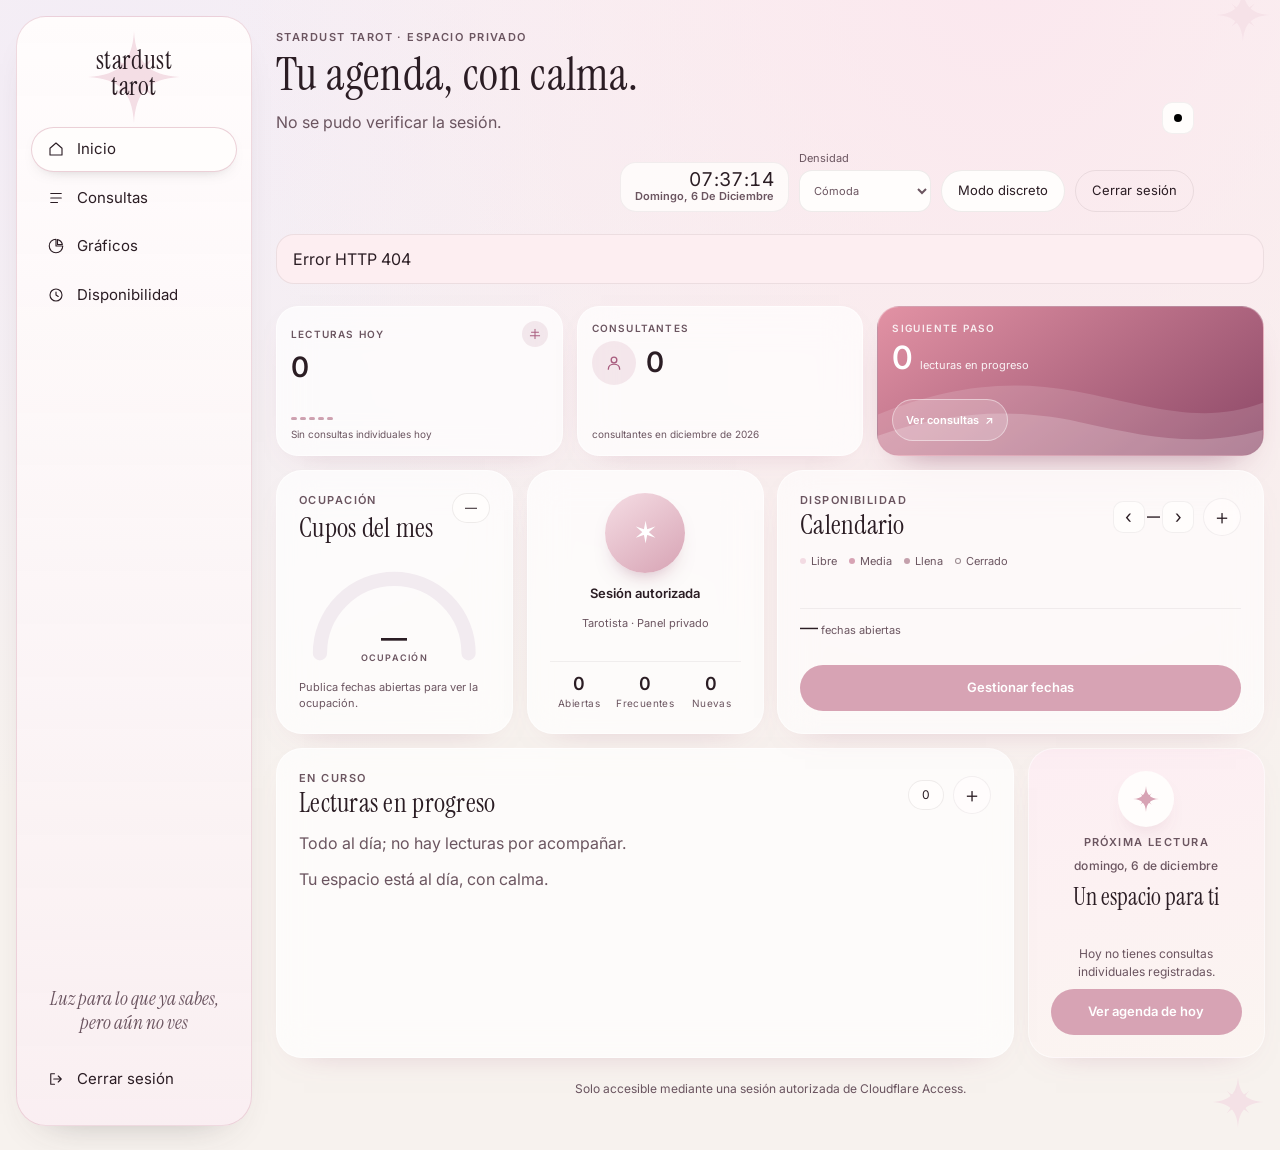
==== commit cc840691: "whatsapp integration" ====
--- a/admin/index.html
+++ b/admin/index.html
@@ -2,12 +2,12 @@
 <html lang="es">
 <head>
   <meta charset="utf-8">
-  <meta name="viewport" content="width=device-width, initial-scale=1">
+  <meta name="viewport" content="width=device-width, initial-scale=1, viewport-fit=cover">
   <meta name="robots" content="noindex,nofollow">
   <title>Stardust Tarot · Panel</title>
   <link rel="preconnect" href="https://fonts.googleapis.com">
   <link rel="preconnect" href="https://fonts.gstatic.com" crossorigin>
-  <link href="https://fonts.googleapis.com/css2?family=Alice&family=Catamaran:wght@400;500;600;700&family=IM+Fell+French+Canon:ital@0;1&display=swap" rel="stylesheet">
+  <link href="https://fonts.googleapis.com/css2?family=Instrument+Serif:ital@0;1&family=Inter:ital,opsz,wght@0,14..32,400..600;1,14..32,400..600&display=swap" rel="stylesheet">
   <link rel="stylesheet" href="style.css">
 </head>
 <body>
@@ -38,162 +38,306 @@
 
     <main class="main">
       <header class="head">
-        <div>
+        <div class="head-title">
           <p class="eyebrow">STARDUST TAROT · ESPACIO PRIVADO</p>
           <h1>Tu agenda, con calma.</h1>
           <p id="identity" class="lead">Verificando acceso…</p>
         </div>
-        <div class="head-controls">
-          <div class="clock" aria-label="Hora local">
-            <time id="clock-time">--:--:--</time>
-            <span id="clock-date"></span>
-          </div>
-          <label class="density-control">Densidad
-            <select id="density-toggle" aria-label="Densidad del panel">
-              <option value="comfortable">Cómoda</option>
-              <option value="compact">Compacta</option>
-            </select>
-          </label>
-          <button id="discreet-toggle" class="btn paper" type="button" aria-pressed="false">Modo discreto</button>
+        <button id="settings-toggle" class="icon-btn settings-toggle" type="button"
+          aria-expanded="false" aria-controls="settings-sheet" aria-label="Abrir ajustes del panel">
+          <svg viewBox="0 0 24 24" aria-hidden="true"><circle cx="12" cy="12" r="3.2"></circle><path d="M12 3.4v2.1M12 18.5v2.1M4.4 12h2.1M17.5 12h2.1M6.6 6.6l1.5 1.5M15.9 15.9l1.5 1.5M17.4 6.6l-1.5 1.5M8.1 15.9l-1.5 1.5"></path></svg>
+        </button>
+        <div id="settings-sheet" class="sheet" role="group" aria-label="Ajustes del panel">
+          <div class="sheet-head">
+            <p class="sheet-title">Ajustes</p>
+            <button id="settings-close" class="icon-btn sheet-close" type="button" aria-label="Cerrar ajustes">×</button>
+          </div>
+          <div class="head-controls">
+            <div class="clock" aria-label="Hora local">
+              <time id="clock-time">--:--:--</time>
+              <span id="clock-date"></span>
+            </div>
+            <label class="density-control">Densidad
+              <select id="density-toggle" aria-label="Densidad del panel">
+                <option value="comfortable">Cómoda</option>
+                <option value="compact">Compacta</option>
+              </select>
+            </label>
+            <button id="discreet-toggle" class="btn paper" type="button" aria-pressed="false">Modo discreto</button>
+            <a class="btn sheet-logout" href="/cdn-cgi/access/logout">Cerrar sesión</a>
+          </div>
         </div>
       </header>
 
       <div id="notice" class="banner soft" role="status" hidden></div>
       <div id="error" class="banner error" role="alert" hidden></div>
       <section id="dashboard" class="dashboard" data-view="inicio" data-reveal aria-label="Resumen de tu agenda">
-        <article id="today-tile" class="bento-tile tile-today" data-tile="today">
-          <div class="tile-heading">
-            <div><p class="eyebrow">TU JORNADA</p><h2 class="h2">Hoy</h2></div>
-            <button class="tile-expand" type="button" aria-expanded="false" aria-controls="today-detail">
-              <span class="sr-only">Ver detalle de hoy</span><span aria-hidden="true">＋</span>
-            </button>
-          </div>
-          <p id="today-date" class="tile-date"></p>
-          <div class="today-focus">
-            <span class="today-kicker">Próxima lectura</span>
+        <div class="bento-kpis">
+          <article class="kpi-card">
+            <div class="kpi-card-head">
+              <span class="kpi-card-label">Lecturas hoy</span>
+              <span class="kpi-card-glyph" aria-hidden="true">
+                <svg viewBox="0 0 24 24"><path d="M12 4v16"></path><path d="M6 9h12"></path><path d="M4 15h16"></path></svg>
+              </span>
+            </div>
+            <strong id="kpi-hoy" class="kpi-card-value">—</strong>
+            <div id="kpi-spark" class="kpi-mini" aria-hidden="true"></div>
+            <p id="kpi-hoy-foot" class="kpi-card-foot">Leyendo tu agenda…</p>
+          </article>
+
+          <article class="kpi-card">
+            <div class="kpi-card-head">
+              <span class="kpi-card-label">Consultantes</span>
+            </div>
+            <div class="kpi-card-inline">
+              <span class="kpi-card-icon" aria-hidden="true">
+                <svg viewBox="0 0 24 24"><circle cx="12" cy="8.4" r="3.4"></circle><path d="M5.2 19.4c0-3.6 3-6.1 6.8-6.1s6.8 2.5 6.8 6.1"></path></svg>
+              </span>
+              <strong id="kpi-consultantes" class="kpi-card-value">—</strong>
+            </div>
+            <p id="kpi-consultantes-foot" class="kpi-card-foot">este mes</p>
+          </article>
+
+          <article class="kpi-card kpi-accent">
+            <svg class="kpi-accent-wave" viewBox="0 0 320 120" preserveAspectRatio="none" aria-hidden="true">
+              <path d="M0 78c52-26 104-38 164-24s104 36 156 12v54H0Z" fill="rgba(255,255,255,.14)"></path>
+              <path d="M0 100c56-24 110-30 168-14s100 26 152 8v26H0Z" fill="rgba(255,255,255,.2)"></path>
+            </svg>
+            <p class="kpi-accent-eyebrow">SIGUIENTE PASO</p>
+            <div class="kpi-accent-body">
+              <strong id="kpi-progreso" class="kpi-accent-value">—</strong>
+              <span class="kpi-accent-label">lecturas en progreso</span>
+            </div>
+            <a class="kpi-accent-link" href="#consultas" data-goto-view="consultas" data-goto-state="en_proceso">Ver consultas <span aria-hidden="true">↗</span></a>
+          </article>
+        </div>
+
+        <div class="bento-grid">
+          <article id="today-tile" class="bento-mod mod-next" data-tile="today">
+            <div class="mod-next-icon" aria-hidden="true"><svg viewBox="0 0 100 100"><use href="#brand-star"></use></svg></div>
+            <p class="eyebrow">PRÓXIMA LECTURA</p>
+            <p id="today-date" class="tile-date"></p>
             <strong id="today-next" class="tile-next">Cargando tu agenda…</strong>
             <span id="today-countdown" class="countdown" aria-live="polite"></span>
-          </div>
-          <p id="today-summary" class="tile-copy"></p>
-          <div id="today-detail" class="tile-detail" hidden>
-            <p class="detail-title">Tu agenda de hoy</p>
-            <div id="today-list" class="tile-list"></div>
-          </div>
-        </article>
-
-        <article id="confirm-tile" class="bento-tile tile-confirm" data-tile="confirm">
-          <div class="tile-heading">
-            <div><p class="eyebrow">SIGUIENTE PASO</p><h2 class="h2">En progreso</h2></div>
-            <span id="confirm-count" class="pill">—</span>
-            <button class="tile-expand" type="button" aria-expanded="false" aria-controls="confirm-detail">
-              <span class="sr-only">Ver consultas en progreso</span><span aria-hidden="true">＋</span>
-            </button>
-          </div>
-          <p id="confirm-copy" class="tile-copy">Revisando tus consultas…</p>
-          <div id="confirm-preview" class="tile-list"></div>
-          <div class="tile-foot">
-            <span class="tile-foot-copy">Puedes revisarlas con calma.</span>
-            <a class="text-link" href="#consultas" data-goto-view="consultas" data-goto-state="en_proceso">Abrir consultas</a>
-          </div>
-          <div id="confirm-detail" class="tile-detail" hidden>
-            <p class="detail-title">Consultas que puedes revisar con calma</p>
-            <div id="confirm-list" class="tile-list"></div>
-            <div class="quick-links">
-              <a class="text-link" href="#consultas" data-goto-view="consultas" data-goto-state="en_proceso">Ver en progreso</a>
-              <a class="text-link" href="#consultas" data-goto-view="consultas" data-goto-state="finalizado">Ver finalizadas</a>
-            </div>
-          </div>
-        </article>
-        <article id="calendario" class="bento-tile tile-calendar" data-tile="calendar">
-          <div class="tile-heading">
-            <div><p class="eyebrow">DISPONIBILIDAD</p><h2 class="h2">Calendario</h2></div>
-            <div class="cal-nav">
-              <button id="cal-prev" class="icon-btn" type="button" aria-label="Mes anterior">‹</button>
-              <input id="availability-month" type="month" aria-label="Mes del calendario">
-              <button id="cal-next" class="icon-btn" type="button" aria-label="Mes siguiente">›</button>
-            </div>
-            <button class="tile-expand" type="button" aria-expanded="false" aria-controls="calendar-detail">
-              <span class="sr-only">Ver detalle del calendario</span><span aria-hidden="true">＋</span>
-            </button>
-          </div>
-          <div class="heat-legend" aria-label="Ocupación: libre, ligera, media, alta y completa">
-            <span class="heat-swatch heat-0" aria-label="Sin reservas"></span>
-            <span class="heat-swatch heat-1" aria-label="Ocupación ligera"></span>
-            <span class="heat-swatch heat-2" aria-label="Ocupación media"></span>
-            <span class="heat-swatch heat-3" aria-label="Ocupación alta"></span>
-            <span class="heat-swatch heat-full" aria-label="Sin cupos libres"></span>
-            <span class="heat-key">Ocupación</span>
-          </div>
-          <div id="calendar" class="cal" aria-label="Calendario de disponibilidad"></div>
-          <div id="calendar-detail" class="tile-detail" hidden>
-            <p class="detail-title">Cada día reúne reservas y cupos libres.</p>
-            <p class="hint">El punto dorado indica hoy; la barra muestra ocupación; el rayado indica una fecha cerrada. Selecciona un día para revisar o ajustar su disponibilidad.</p>
-            <a class="text-link" href="#disponibilidad" data-goto-view="disponibilidad">Ajustar la fecha seleccionada</a>
-          </div>
-        </article>
-
-        <article class="bento-tile tile-summary" data-tile="summary">
-          <div class="tile-heading">
-            <div><p class="eyebrow">UNA MIRADA RÁPIDA</p><h2 class="h2">Tu mes</h2></div>
-            <button class="tile-expand" type="button" aria-expanded="false" aria-controls="summary-detail">
-              <span class="sr-only">Ver detalle del resumen</span><span aria-hidden="true">＋</span>
-            </button>
-          </div>
-          <div class="stat-list">
-            <div class="stat-row"><span>Consultas individuales hoy</span><strong id="stat-total">—</strong></div>
-            <div class="stat-row"><span>En progreso</span><strong id="stat-progress">—</strong></div>
-            <div class="stat-row"><span>Finalizadas hoy</span><strong id="stat-finished">—</strong></div>
-          </div>
-          <div id="summary-detail" class="tile-detail" hidden>
-            <p class="hint">Este resumen cuenta consultas individuales. Los contadores históricos sin ficha aparecen aparte en el registro.</p>
-          </div>
-        </article>
-
-        <article class="bento-tile tile-availability" data-tile="availability">
-          <div class="tile-heading">
-            <div><p class="eyebrow">ABRIR O CERRAR FECHAS</p><h2 class="h2">Disponibilidad</h2></div>
-            <button class="tile-expand" type="button" aria-expanded="false" aria-controls="availability-detail">
-              <span class="sr-only">Ver detalle de disponibilidad</span><span aria-hidden="true">＋</span>
-            </button>
-          </div>
-          <strong id="stat-open-days" class="availability-count">—</strong>
-          <p id="availability-summary" class="tile-copy">Fechas abiertas este mes</p>
-          <a class="btn pri" href="#disponibilidad" data-goto-view="disponibilidad">Ajustar disponibilidad</a>
-          <div id="availability-detail" class="tile-detail" hidden>
-            <p class="hint">Elige un día en el calendario para ajustar cupos, jornada y si recibes reservas.</p>
-            <a class="text-link" href="#inicio" data-goto-view="inicio" data-goto-target="calendario">Ir al calendario</a>
-          </div>
-        </article>
+            <p id="today-summary" class="tile-copy"></p>
+            <div id="today-detail" class="tile-detail" hidden>
+              <p class="detail-title">Tu agenda de hoy</p>
+              <div id="today-list" class="tile-list"></div>
+            </div>
+            <button class="btn pri mod-btn" type="button" data-tile-toggle aria-expanded="false" aria-controls="today-detail">Ver agenda de hoy</button>
+          </article>
+
+          <article class="bento-mod mod-gauge">
+            <div class="mod-head">
+              <div><p class="eyebrow">OCUPACIÓN</p><h2 class="h2">Cupos del mes</h2></div>
+              <span id="gauge-month" class="pill">—</span>
+            </div>
+            <div class="gauge" id="gauge" role="img" aria-label="Ocupación del mes">
+              <svg class="gauge-svg" viewBox="0 0 200 116" aria-hidden="true">
+                <defs>
+                  <linearGradient id="gauge-gradient" x1="0" y1="1" x2="1" y2="0">
+                    <stop offset="0" stop-color="#d7a3b4"></stop>
+                    <stop offset="1" stop-color="#d4b06b"></stop>
+                  </linearGradient>
+                </defs>
+                <path class="gauge-track" d="M22 100a78 78 0 0 1 156 0" pathLength="100"></path>
+                <path id="gauge-arc" class="gauge-fill" d="M22 100a78 78 0 0 1 156 0" pathLength="100"
+                  stroke-dasharray="100" stroke-dashoffset="100"></path>
+              </svg>
+              <p class="gauge-center"><strong id="gauge-value">—</strong><span>ocupación</span></p>
+            </div>
+            <p id="gauge-foot" class="mod-foot">Cupos usados sobre los publicados de cada fecha abierta.</p>
+          </article>
+
+          <article class="bento-mod mod-profile">
+            <div id="perfil-avatar" class="avatar" aria-hidden="true">✶</div>
+            <p id="perfil-mail" class="profile-mail">Verificando sesión…</p>
+            <p class="profile-role">Tarotista · Panel privado</p>
+            <ul class="profile-metrics">
+              <li><strong id="perfil-abiertas">—</strong><span>Abiertas</span></li>
+              <li><strong id="perfil-frecuentes">—</strong><span>Frecuentes</span></li>
+              <li><strong id="perfil-nuevas">—</strong><span>Nuevas</span></li>
+            </ul>
+          </article>
+
+          <article id="curso-tile" class="bento-mod mod-curso" data-tile="progress">
+            <div class="tile-heading">
+              <div><p class="eyebrow">EN CURSO</p><h2 class="h2">Lecturas en progreso</h2></div>
+              <span id="curso-count" class="pill">—</span>
+              <button class="tile-expand" type="button" aria-expanded="false" aria-controls="curso-detail">
+                <span class="sr-only">Ver todas las lecturas en progreso</span><span aria-hidden="true">＋</span>
+              </button>
+            </div>
+            <p id="curso-copy" class="tile-copy">Revisando tus lecturas…</p>
+            <div id="curso-list" class="curso-list" aria-live="polite"></div>
+            <div id="curso-detail" class="tile-detail" hidden>
+              <p class="detail-title">Todas las lecturas en progreso</p>
+              <div id="curso-all" class="curso-list"></div>
+            </div>
+          </article>
+
+          <article id="calendario" class="bento-mod mod-calendar" data-tile="calendar">
+            <div class="tile-heading">
+              <div><p class="eyebrow">DISPONIBILIDAD</p><h2 class="h2">Calendario</h2></div>
+              <div class="cal-nav">
+                <button id="cal-prev" class="icon-btn" type="button" aria-label="Mes anterior">‹</button>
+                <p id="cal-title" class="cal-title" aria-live="polite">—</p>
+                <button id="cal-next" class="icon-btn" type="button" aria-label="Mes siguiente">›</button>
+              </div>
+              <button class="tile-expand" type="button" aria-expanded="false" aria-controls="calendar-detail">
+                <span class="sr-only">Ver detalle del calendario</span><span aria-hidden="true">＋</span>
+              </button>
+            </div>
+            <div class="heat-legend" aria-label="Ocupación: libre, media, llena o cerrado">
+              <span class="heat-item"><span class="heat-dot heat-free" aria-hidden="true"></span>Libre</span>
+              <span class="heat-item"><span class="heat-dot heat-mid" aria-hidden="true"></span>Media</span>
+              <span class="heat-item"><span class="heat-dot heat-full" aria-hidden="true"></span>Llena</span>
+              <span class="heat-item"><span class="heat-dot heat-closed" aria-hidden="true"></span>Cerrado</span>
+            </div>
+            <div id="calendar" class="cal" aria-label="Calendario de disponibilidad"></div>
+            <div id="calendar-detail" class="tile-detail" hidden>
+              <p class="detail-title">Cada día reúne reservas y cupos libres.</p>
+              <p class="hint">El círculo señala hoy, el punto bajo el número indica la ocupación (libre, media o llena) y los días cerrados quedan en gris suave. Toca o enfoca un día para ver sus cupos y editar la fecha.</p>
+              <a class="text-link" href="#disponibilidad" data-goto-view="disponibilidad">Ajustar la fecha seleccionada</a>
+            </div>
+            <div class="calendar-foot">
+              <span><strong id="stat-open-days">—</strong> fechas abiertas</span>
+            </div>
+            <a class="btn pri mod-btn" href="#disponibilidad" data-goto-view="disponibilidad">Gestionar fechas</a>
+          </article>
+        </div>
       </section>
       <section class="panel blush" id="vista-consultas" data-view="consultas" data-reveal>
-          <div class="ph">
-            <div><p class="eyebrow">REGISTRO HISTÓRICO</p><h2 class="h2">Consultas</h2></div>
-            <span id="consulta-count" class="pill">—</span>
-          </div>
-          <div class="seg" id="consulta-tabs" role="tablist" aria-label="Filtrar consultas por estado">
-            <button type="button" class="seg-btn on" role="tab" aria-selected="true" data-state="">Todos</button>
-            <button type="button" class="seg-btn" role="tab" aria-selected="false" data-state="en_proceso">En progreso</button>
-            <button type="button" class="seg-btn" role="tab" aria-selected="false" data-state="finalizado">Finalizadas</button>
-          </div>
-          <div class="filters">
-            <label>Mes<input id="consultas-month" type="month"></label>
-            <label class="search-label">Buscar<input id="consultas-search" type="search" maxlength="80" placeholder="Nombre, teléfono o lectura"></label>
-            <button id="search-consultas" type="button" class="btn">Buscar</button>
-          </div>
-          <p class="hint">Hasta 200 consultas por búsqueda. El estado no modifica la disponibilidad.</p>
-          <div id="consultas-list" class="list" aria-live="polite"></div>
-          <div class="manual-section">
+          <div class="bento-kpis consultas-kpis">
+            <article class="kpi-card">
+              <div class="kpi-card-head">
+                <span class="kpi-card-label">En registro</span>
+                <span class="kpi-card-glyph" aria-hidden="true">
+                  <svg viewBox="0 0 24 24"><path d="M5 6h14"></path><path d="M5 12h14"></path><path d="M5 18h8"></path></svg>
+                </span>
+              </div>
+              <strong id="consulta-kpi-registro" class="kpi-card-value">—</strong>
+              <div id="consulta-kpi-spark" class="kpi-mini" aria-hidden="true"></div>
+              <p id="consulta-kpi-registro-foot" class="kpi-card-foot">Leyendo el registro…</p>
+            </article>
+
+            <article class="kpi-card">
+              <div class="kpi-card-head"><span class="kpi-card-label">En progreso</span></div>
+              <div class="kpi-card-inline">
+                <span class="kpi-card-icon" aria-hidden="true">
+                  <svg viewBox="0 0 24 24"><circle cx="12" cy="12" r="8"></circle><path d="M12 12l3.4-2.2"></path></svg>
+                </span>
+                <strong id="consulta-kpi-progreso" class="kpi-card-value">—</strong>
+              </div>
+              <p id="consulta-kpi-progreso-foot" class="kpi-card-foot">en el periodo</p>
+            </article>
+
+            <article class="kpi-card">
+              <div class="kpi-card-head"><span class="kpi-card-label">Finalizadas</span></div>
+              <div class="kpi-card-inline">
+                <span class="kpi-card-icon" aria-hidden="true">
+                  <svg viewBox="0 0 24 24"><path d="M5 12.5l4 4 10-10"></path></svg>
+                </span>
+                <strong id="consulta-kpi-finalizadas" class="kpi-card-value">—</strong>
+              </div>
+              <p id="consulta-kpi-finalizadas-foot" class="kpi-card-foot">en el periodo</p>
+            </article>
+
+            <article class="kpi-card kpi-accent consulta-kpi-accent">
+              <svg class="kpi-accent-wave" viewBox="0 0 320 120" preserveAspectRatio="none" aria-hidden="true">
+                <path d="M0 78c52-26 104-38 164-24s104 36 156 12v54H0Z" fill="rgba(255,255,255,.14)"></path>
+                <path d="M0 100c56-24 110-30 168-14s100 26 152 8v26H0Z" fill="rgba(255,255,255,.2)"></path>
+              </svg>
+              <p class="kpi-accent-eyebrow">EMERGENCIAS</p>
+              <div class="kpi-accent-body">
+                <strong id="consulta-kpi-emergencias" class="kpi-accent-value">—</strong>
+                <span class="kpi-accent-label">en el periodo</span>
+              </div>
+              <p id="consulta-kpi-emergencias-foot" class="consulta-accent-foot">Sin emergencias registradas</p>
+            </article>
+          </div>
+
+          <div class="panel consulta-filters">
             <div class="ph">
-              <div><p class="eyebrow">CONTADORES HISTÓRICOS DE D1</p><h3 class="h2">Registros manuales sin desglose</h3></div>
-              <span id="manual-total" class="pill">0 lecturas</span>
-            </div>
-            <p class="hint">Son conteos por fecha sin ficha individual; no representan nombres, estados ni citas separadas. Se filtran por mes, no por texto o estado.</p>
-            <div id="manual-list" class="list" aria-live="polite"></div>
-          </div>
-          <p class="quote">Lo que se comparte aquí, se queda aquí.</p>
+              <div><p class="eyebrow">REGISTRO HISTÓRICO</p><h2 class="h2">Consultas</h2></div>
+              <div class="seg" id="consulta-mode" role="tablist" aria-label="Ver consultas por día o por mes">
+                <button type="button" class="seg-btn on" role="tab" aria-selected="true" data-mode="dia">Día</button>
+                <button type="button" class="seg-btn" role="tab" aria-selected="false" data-mode="mes">Mes</button>
+              </div>
+            </div>
+            <div class="seg" id="consulta-tabs" role="tablist" aria-label="Filtrar consultas por estado">
+              <button type="button" class="seg-btn on" role="tab" aria-selected="true" data-state="">Todos</button>
+              <button type="button" class="seg-btn" role="tab" aria-selected="false" data-state="en_proceso">En progreso</button>
+              <button type="button" class="seg-btn" role="tab" aria-selected="false" data-state="finalizado">Finalizadas</button>
+            </div>
+            <div class="filters">
+              <label id="consultas-month-field" hidden>Mes<input id="consultas-month" type="month"></label>
+              <label class="search-label">Buscar<input id="consultas-search" type="search" maxlength="80" placeholder="Nombre, teléfono o lectura"></label>
+              <button id="search-consultas" type="button" class="btn">Buscar</button>
+            </div>
+            <div id="consulta-day-nav" class="day-nav">
+              <button id="consulta-day-prev" class="icon-btn" type="button" aria-label="Semana anterior">‹</button>
+              <div id="consulta-days" class="day-strip" role="tablist" aria-label="Días de la semana"></div>
+              <button id="consulta-day-next" class="icon-btn" type="button" aria-label="Semana siguiente">›</button>
+            </div>
+            <div id="consulta-day-foot" class="day-nav-foot">
+              <button id="consulta-today" class="btn" type="button">Hoy</button>
+              <p id="consulta-range" class="hint" aria-live="polite">—</p>
+            </div>
+            <p class="hint">Hasta 200 consultas por búsqueda. El estado no modifica la disponibilidad.</p>
+          </div>
+          <div class="consultas-grid">
+            <article class="bento-mod consulta-list-card">
+              <div class="ph">
+                <div><p class="eyebrow">ENTRADAS DEL PERIODO</p><h2 class="h2">Registro</h2></div>
+                <span id="consulta-count" class="pill">—</span>
+              </div>
+              <div id="consultas-list" class="list" aria-live="polite"></div>
+              <div id="consultas-empty" class="consultas-empty" hidden>
+                <p id="consultas-empty-text" class="sub">No hay consultas que coincidan con estos filtros.</p>
+                <button id="consultas-ver-mes" class="btn pri" type="button" hidden>Ver mes completo</button>
+              </div>
+            </article>
+
+            <aside class="consultas-side">
+              <article class="bento-mod consulta-tipos">
+                <div class="mod-head">
+                  <div><p class="eyebrow">HOY</p><h2 class="h2">Tipos de lectura</h2></div>
+                  <span id="consulta-tipos-date" class="pill">—</span>
+                </div>
+                <div class="tipos-bars">
+                  <div class="tipo-row">
+                    <div class="tipo-row-head"><span>Cortas</span><span id="tipos-corta-pct">—</span></div>
+                    <div class="tipo-bar"><span id="tipos-corta-bar" style="width:0%"></span></div>
+                    <p id="tipos-corta-foot" class="tipo-row-foot">Sin movimientos hoy</p>
+                  </div>
+                  <div class="tipo-row">
+                    <div class="tipo-row-head"><span>Extensas</span><span id="tipos-extensa-pct">—</span></div>
+                    <div class="tipo-bar"><span id="tipos-extensa-bar" style="width:0%"></span></div>
+                    <p id="tipos-extensa-foot" class="tipo-row-foot">Sin movimientos hoy</p>
+                  </div>
+                </div>
+                <div class="tipos-top">
+                  <div><p class="eyebrow">MÁS PEDIDA</p><p id="tipos-top-name" class="tipos-top-name">—</p></div>
+                  <span id="tipos-top-count" class="pill">—</span>
+                </div>
+                <ul class="tipos-mini">
+                  <li><strong id="tipos-emergencias">—</strong><span>Emergencias</span></li>
+                  <li><strong id="tipos-normales">—</strong><span>Normales</span></li>
+                </ul>
+              </article>
+
+              <article class="bento-mod consulta-cta">
+                <p class="eyebrow">HISTÓRICO</p>
+                <p class="quote">Lo que se comparte aquí, se queda aquí.</p>
+                <a class="btn pri mod-btn" href="#graficos" data-goto-view="graficos">Ver estadísticas</a>
+              </article>
+            </aside>
+          </div>
         </section>
 
-      <form id="rule-form" class="panel blush rule-form" data-view="disponibilidad">
+      <div class="disp-grid" data-view="disponibilidad">
+        <form id="rule-form" class="panel blush rule-form">
           <div class="ph">
             <div><p class="eyebrow">AJUSTES DE FECHA</p><h2 id="rule-title" class="h2">Selecciona una fecha</h2></div>
             <span id="rule-meta" class="pill"></span>
@@ -216,6 +360,63 @@
           <p class="hint">El cambio crea una excepción solo para la fecha seleccionada.</p>
         </form>
 
+        <form id="manual-reserva" class="panel blush manual-reserva" novalidate>
+          <div class="ph">
+            <div><p class="eyebrow">RESERVA MANUAL</p><h2 class="h2">Nueva reserva</h2></div>
+            <span id="manual-date-chip" class="pill">—</span>
+          </div>
+
+          <label class="manual-field" for="manual-nombre">
+            <span class="manual-label">Nombre y apellido</span>
+            <input id="manual-nombre" class="manual-input" type="text" maxlength="80"
+              autocomplete="name" placeholder="Nombre de la consultante">
+          </label>
+
+          <label class="manual-field" for="manual-contacto">
+            <span class="manual-label">Contacto</span>
+            <input id="manual-contacto" class="manual-input" type="text" maxlength="80"
+              autocomplete="off" placeholder="Número de teléfono">
+          </label>
+
+          <div class="manual-field">
+            <span class="manual-label" id="manual-canal-label">Canal de contacto</span>
+            <div id="manual-canal" class="manual-seg" role="group" aria-labelledby="manual-canal-label">
+              <button class="manual-seg-btn on" type="button" data-canal="whatsapp" aria-pressed="true">WhatsApp</button>
+              <button class="manual-seg-btn" type="button" data-canal="correo" aria-pressed="false">Correo</button>
+              <button class="manual-seg-btn" type="button" data-canal="telegram" aria-pressed="false">Telegram</button>
+              <button class="manual-seg-btn" type="button" data-canal="discord" aria-pressed="false">Discord</button>
+            </div>
+          </div>
+
+          <div class="manual-field">
+            <span class="manual-label" id="manual-tipo-label">Tipo de lectura</span>
+            <div id="manual-tipo" class="seg manual-tipo" role="group" aria-labelledby="manual-tipo-label">
+              <button class="seg-btn on" type="button" data-tipo="corta" aria-selected="true">Corta</button>
+              <button class="seg-btn" type="button" data-tipo="extensa" aria-selected="false">Extensa</button>
+            </div>
+          </div>
+
+          <label class="toggle manual-toggle" for="manual-emergencia">
+            <input id="manual-emergencia" type="checkbox"> Emergencia
+          </label>
+
+          <div class="manual-times">
+            <label class="manual-field" for="manual-fecha">
+              <span class="manual-label">Fecha</span>
+              <input id="manual-fecha" class="manual-input" type="date">
+            </label>
+            <label class="manual-field" for="manual-hora">
+              <span class="manual-label">Hora</span>
+              <input id="manual-hora" class="manual-input" type="time" step="1800">
+            </label>
+          </div>
+
+          <button id="manual-submit" class="btn pri mod-btn" type="submit" disabled>Registrar reserva</button>
+          <p id="manual-message" class="manual-message" role="status" aria-live="polite" hidden></p>
+          <p class="hint">La fecha sigue al día elegido en el calendario. Se guarda en el registro, ocupa el bloque de la agenda y descuenta el cupo del día.</p>
+        </form>
+      </div>
+
       <section class="panel blush charts" id="vista-graficos" data-view="graficos" data-reveal>
         <div class="ph">
           <div><p class="eyebrow">ESTADÍSTICAS DE CONSULTAS</p><h2 class="h2">Gráficos</h2></div>
@@ -225,29 +426,76 @@
           <label>Mes<input id="stats-month" type="month"></label>
           <label class="toggle"><input id="stats-all" type="checkbox"> Todo el histórico</label>
         </div>
-        <div class="charts-grid">
-          <article class="chart-card">
-            <div class="ph"><div><p class="eyebrow">DEMANDA</p><h3 class="h2">Lecturas más pedidas</h3></div></div>
-            <div class="donut-wrap">
-              <div id="lecturas-donut" class="donut" role="img" aria-label="Distribución de lecturas solicitadas">
-                <div class="donut-center"><strong id="lecturas-center">0</strong><span>lecturas</span></div>
-              </div>
-              <ul id="lecturas-legend" class="legend"></ul>
-            </div>
-          </article>
-          <article class="chart-card">
-            <div class="ph"><div><p class="eyebrow">COMUNIDAD</p><h3 class="h2">Nuevas vs. frecuentes</h3></div></div>
-            <div class="donut-wrap">
-              <div id="consultantes-donut" class="donut" role="img" aria-label="Consultantes nuevas y frecuentes">
-                <div class="donut-center"><strong id="consultantes-center">0</strong><span>consultas</span></div>
-              </div>
-              <ul id="consultantes-legend" class="legend"></ul>
-            </div>
-          </article>
-
-          <article class="chart-card revenue-card">
+        <div class="stats-metrics" id="stats-metrics" role="group" aria-label="Métricas del periodo">
+          <button type="button" class="kpi is-active" data-metric="ingresos" aria-pressed="true">
+            <span class="kpi-head">
+              <span class="kpi-icon gold" aria-hidden="true">
+                <svg viewBox="0 0 24 24"><path d="M3.5 8.5h13a3 3 0 0 1 3 3v6a1.5 1.5 0 0 1-1.5 1.5H5A1.5 1.5 0 0 1 3.5 17.5z"></path><path d="M3.5 8.5 6.5 4h8.5l2.5 4.5"></path><path d="M16.5 13.5h1.8"></path></svg>
+              </span>
+              <span class="kpi-chip flat" id="kpi-ingresos-chip">—</span>
+            </span>
+            <span class="kpi-label">Ingresos del mes</span>
+            <strong class="kpi-value" id="kpi-ingresos">$0.00</strong>
+            <span class="kpi-foot" id="kpi-ingresos-foot">Sin periodos registrados</span>
+          </button>
+
+          <button type="button" class="kpi" data-metric="ocupacion" aria-pressed="false">
+            <span class="kpi-head">
+              <span class="kpi-icon" aria-hidden="true">
+                <svg viewBox="0 0 24 24"><path d="M4 20V11M9.3 20V4.5M14.7 20v-6.5M20 20v-3.5"></path></svg>
+              </span>
+              <span class="kpi-mini" id="kpi-ocupacion-mini" aria-hidden="true"></span>
+            </span>
+            <span class="kpi-label">Ocupación / consultas</span>
+            <strong class="kpi-value" id="kpi-ocupacion">—</strong>
+            <span class="kpi-foot" id="kpi-ocupacion-foot">Elige un mes para ver la ocupación</span>
+          </button>
+
+          <button type="button" class="kpi" data-metric="promedio" aria-pressed="false">
+            <span class="kpi-head">
+              <span class="kpi-icon" aria-hidden="true">
+                <svg viewBox="0 0 24 24"><path d="M4 9.2A2.2 2.2 0 0 1 6.2 7h11.6A2.2 2.2 0 0 1 20 9.2v5.6a2.2 2.2 0 0 1-2.2 2.2H6.2A2.2 2.2 0 0 1 4 14.8z"></path><path d="M4 10.6h16"></path><path d="M8 15h3.5"></path></svg>
+              </span>
+              <span class="kpi-chip flat" id="kpi-promedio-chip">—</span>
+            </span>
+            <span class="kpi-label">Ingreso promedio</span>
+            <strong class="kpi-value" id="kpi-promedio">$0.00</strong>
+            <span class="kpi-foot" id="kpi-promedio-foot">Ticket medio por consulta</span>
+          </button>
+
+          <button type="button" class="kpi" data-metric="frecuencia" aria-pressed="false">
+            <span class="kpi-head">
+              <span class="kpi-icon" aria-hidden="true">
+                <svg viewBox="0 0 24 24"><circle cx="9" cy="9" r="3.1"></circle><path d="M3.6 19.2a5.6 5.6 0 0 1 10.8 0"></path><path d="M16 7.2a3 3 0 0 1 0 5.6"></path><path d="M17.2 14.6a5.4 5.4 0 0 1 3.2 4.6"></path></svg>
+              </span>
+              <span class="kpi-chip flat" id="kpi-frecuencia-chip">—</span>
+            </span>
+            <span class="kpi-label">Nuevas vs. frecuentes</span>
+            <span class="kpi-value kpi-dual">
+              <span class="rec" id="kpi-frecuente-pct">—</span>
+              <span class="new" id="kpi-nueva-pct">—</span>
+            </span>
+            <span class="kpi-foot" id="kpi-frecuencia-foot">Sin consultas en el periodo</span>
+          </button>
+
+          <button type="button" class="kpi-hero" data-metric="ranking" aria-pressed="false">
+            <svg class="kpi-hero-wave" viewBox="0 0 400 80" preserveAspectRatio="none" aria-hidden="true">
+              <path d="M0 44c50-20 100-20 150 0s100 20 150-4 70-10 100-2v42H0z" fill="rgba(255,255,255,.14)"></path>
+              <path d="M0 62c56-14 112-14 168 6s112 14 168-6 48-6 64 0v18H0z" fill="rgba(255,255,255,.1)"></path>
+            </svg>
+            <span class="kpi-hero-body">
+              <span class="kpi-hero-eyebrow">LECTURAS MÁS PEDIDAS</span>
+              <strong class="kpi-hero-title" id="kpi-ranking-name">—</strong>
+              <span class="kpi-hero-meta" id="kpi-ranking-meta">Sin lecturas en el periodo</span>
+            </span>
+            <span class="kpi-hero-chip" id="kpi-ranking-share">—</span>
+          </button>
+        </div>
+
+        <div class="charts-grid" id="stats-details">
+          <article class="chart-card stat-detail is-wide is-active" data-detail="ingresos">
             <div class="ph revenue-head">
-              <div><p class="eyebrow">INGRESOS</p><h3 class="h2">Promedio por periodo</h3></div>
+              <div><p class="eyebrow">INGRESOS</p><h3 class="h2">Curva de ingresos y ticket medio</h3></div>
               <div class="seg" id="ingresos-tabs" role="tablist" aria-label="Agrupar ingresos por periodo">
                 <button type="button" class="seg-btn" role="tab" aria-selected="false" data-granularidad="semana">Semana</button>
                 <button type="button" class="seg-btn on" role="tab" aria-selected="true" data-granularidad="mes">Mes</button>
@@ -259,19 +507,95 @@
               <span>Promedio por consulta <strong id="ingresos-promedio">$0.00</strong></span>
               <span>Consultas <strong id="ingresos-count">0</strong></span>
             </div>
-            <div id="ingresos-bars" class="bars" role="img" aria-label="Ingresos cobrados por periodo"></div>
-            <p class="hint">Cada barra suma el total cobrado de las consultas del periodo; si una consulta no tiene total, se suman sus precios. Los contadores manuales sin ficha no entran aquí.</p>
-          </article>
-        </div>
-        <p class="hint">Las lecturas se cuentan por cada tipo elegido en una consulta; una reserva con varias lecturas suma en cada una.</p>
+            <div class="curve">
+              <div class="curve-head">
+                <span class="curve-key"><i aria-hidden="true"></i>Ingresos</span>
+                <span class="curve-key avg"><i aria-hidden="true"></i>Ticket medio</span>
+                <span class="curve-max" id="ingresos-curve-max"></span>
+              </div>
+              <div class="curve-plot" id="ingresos-curve" role="img" aria-label="Curva de ingresos y ticket medio por periodo"></div>
+              <div class="curve-labels" id="ingresos-curve-labels" aria-hidden="true"></div>
+            </div>
+            <p class="hint">Cada punto suma el total cobrado del periodo; la línea punteada es el ticket medio. Los contadores manuales sin ficha no entran aquí.</p>
+          </article>
+
+          <article class="chart-card stat-detail" data-detail="ocupacion">
+            <div class="ph revenue-head">
+              <div><p class="eyebrow">OCUPACIÓN</p><h3 class="h2">Ocupación por día</h3></div>
+              <div class="seg" id="ocupacion-tabs" role="tablist" aria-label="Agrupar la ocupación">
+                <button type="button" class="seg-btn on" role="tab" aria-selected="true" data-ocupacion="dia">Día</button>
+                <button type="button" class="seg-btn" role="tab" aria-selected="false" data-ocupacion="semana">Semana</button>
+              </div>
+            </div>
+            <div class="revenue-summary">
+              <span>Ocupación media <strong id="ocupacion-media">—</strong></span>
+              <span>Cupos usados <strong id="ocupacion-cupos">—</strong></span>
+              <span>Consultas <strong id="ocupacion-consultas">—</strong></span>
+            </div>
+            <div id="ocupacion-bars" class="bars" role="img" aria-label="Ocupación por día del mes"></div>
+            <p class="hint">La ocupación compara las reservas con los cupos publicados de cada día abierto.</p>
+          </article>
+
+          <article class="chart-card stat-detail" data-detail="ranking">
+            <div class="ph">
+              <div><p class="eyebrow">DEMANDA</p><h3 class="h2">Lecturas más pedidas</h3></div>
+              <span id="ranking-total" class="pill">—</span>
+            </div>
+            <ul id="ranking-list" class="ratio-list"></ul>
+          </article>
+
+          <article class="chart-card stat-detail" data-detail="frecuencia">
+            <div class="donut-stack">
+              <section class="donut-group">
+                <div class="ph"><div><p class="eyebrow">COMUNIDAD</p><h3 class="h2">Nuevas vs. frecuentes</h3></div></div>
+                <div class="donut-wrap">
+                  <div class="donut" id="frecuencia-donut" role="img" aria-label="Proporción de consultantes nuevas y frecuentes">
+                    <span class="donut-center">
+                      <strong id="frecuencia-donut-total">0</strong>
+                      <span id="frecuencia-donut-label">consultas</span>
+                    </span>
+                  </div>
+                  <ul id="frecuencia-legend" class="legend"></ul>
+                </div>
+              </section>
+              <section class="donut-group">
+                <div class="ph"><div><p class="eyebrow">MODALIDAD</p><h3 class="h2">Emergencias vs. normales</h3></div></div>
+                <div class="donut-wrap">
+                  <div class="donut" id="tipos-donut" role="img" aria-label="Proporción de consultas con y sin emergencia">
+                    <span class="donut-center">
+                      <strong id="tipos-donut-total">0</strong>
+                      <span id="tipos-donut-label">consultas</span>
+                    </span>
+                  </div>
+                  <ul id="tipos-legend" class="legend"></ul>
+                </div>
+              </section>
+            </div>
+          </article>
+        </div>
+        <p class="hint" id="stats-hint">Las lecturas se cuentan por cada tipo elegido en una consulta; una reserva con varias lecturas suma en cada una.</p>
       </section>
 
       <footer>Solo accesible mediante una sesión autorizada de Cloudflare Access.</footer>
     </main>
   </div>
+  <button class="sheet-backdrop" id="settings-backdrop" type="button" tabindex="-1" aria-label="Cerrar ajustes" hidden></button>
+  <button class="cal-backdrop" id="cal-backdrop" type="button" tabindex="-1" aria-label="Cerrar detalle del día" hidden></button>
+  <div class="day-sheet" id="day-sheet" role="dialog" aria-modal="true" aria-labelledby="day-sheet-title">
+    <p class="day-sheet-head">
+      <span class="day-sheet-title" id="day-sheet-title">Detalle del día</span>
+      <button class="day-sheet-close" id="day-sheet-close" type="button" aria-label="Cerrar detalle">×</button>
+    </p>
+    <p class="day-sheet-level" id="day-sheet-level"></p>
+    <p class="day-sheet-meta" id="day-sheet-meta"></p>
+    <button class="btn pri" id="day-sheet-edit" type="button">Editar fecha</button>
+  </div>
+  <nav class="tabbar" aria-label="Navegación del panel">
+    <a class="nav on" href="#inicio" data-goto-view="inicio"><svg viewBox="0 0 24 24" aria-hidden="true"><path d="M4 11l8-7 8 7v9H4z"></path></svg><span>Inicio</span></a>
+    <a class="nav" href="#consultas" data-goto-view="consultas"><svg viewBox="0 0 24 24" aria-hidden="true"><path d="M5 6h14M5 12h14M5 18h9"></path></svg><span>Consultas</span></a>
+    <a class="nav" href="#graficos" data-goto-view="graficos"><svg viewBox="0 0 24 24" aria-hidden="true"><path d="M12 3a9 9 0 1 0 9 9h-9z"></path><path d="M14 3.5A9 9 0 0 1 20.5 10H14z"></path></svg><span>Gráficos</span></a>
+    <a class="nav" href="#disponibilidad" data-goto-view="disponibilidad"><svg viewBox="0 0 24 24" aria-hidden="true"><circle cx="12" cy="12" r="8"></circle><path d="M12 8v4l3 2"></path></svg><span>Disponibilidad</span></a>
+  </nav>
   <script src="admin.js"></script>
 </body>
 </html>
-
-
-
--- a/admin/style.css
+++ b/admin/style.css
@@ -1,15 +1,26 @@
 :root{
   color-scheme:light;
+  --font-display:"Instrument Serif",Georgia,serif;
+  --font-ui:"Inter","Segoe UI",system-ui,sans-serif;
+  --font-title:var(--font-display);
+  --font-accent:var(--font-display);
+  --font-subtitle:var(--font-ui);
+  --font-body:var(--font-ui);
+  --font-number:var(--font-ui);
+  --fs-12:12px; --fs-13:13px; --fs-15:15px; --fs-17:17px;
+  --fs-22:22px; --fs-28:28px; --fs-34:34px;
+  --lh-title:1.2; --lh-text:1.45;
+  --ink:#2B1D24; --ink-muted:#6B5560; --muted:var(--ink-muted);
+  --line:rgba(43,29,36,.08); --soft-line:rgba(43,29,36,.06);
+  --surface:rgba(255,255,255,.72);
+  --accent:#A85C7E; --accent-soft:rgba(168,92,126,.12);
+  --gold:#d4b06b;
   --cream:#f7f2ee; --card:#fffdfc; --paper:#fdfaf8;
-  --pink:#f3dbe3; --rose:#d7a3b4; --mauve:#c4a0ac; --gold:#d4b06b;
-  --grey:#9a8a8f; --ink:#3a3535; --muted:#8b7d82;
+  --pink:#f3dbe3; --rose:#d7a3b4; --mauve:#c4a0ac; --grey:#9a8a8f;
   --wash:#f8eef1; --fog:#f2ebf0;
-  --line:rgba(58,53,53,.18); --soft-line:rgba(58,53,53,.09);
-  --font-title:"IM Fell French Canon",Georgia,serif;
-  --font-subtitle:"Catamaran","Segoe UI",system-ui,sans-serif;
-  --font-body:"Alice",Georgia,serif;
-  --font-accent:"IM Fell French Canon",Georgia,serif;
-  --font-number:"Helvetica Neue","HelveticaNeue",Arial,Helvetica,sans-serif;
+  --radius-lg:24px; --radius-md:16px; --radius-sm:12px;
+  --shadow:0 8px 30px rgba(168,92,126,.08);
+  --cal-gap:6px;
   --space:16px; --panel-pad:22px;
 }
 *{box-sizing:border-box}
@@ -23,12 +34,12 @@
 }
 body[data-density="compact"]{--space:10px;--panel-pad:16px}
 button,input,select{color:inherit;font:inherit}
-/* interfaz y etiquetas: Catamaran (subtítulos, controles y microtexto) */
+/* interfaz y etiquetas: Inter (subtítulos, controles y microtexto) */
 .nav,.icon-btn,.tile-expand,.pill,.seg-btn,.btn,.status-control,.toggle,
 .density-control,.filters label,.time-fields label,.capacity-grid label,.stats-controls label,
-.wd,.cal-nav input,.d,.day-bookings,.consulta-phone,.heat-key,.heat-legend,.legend,
+.wd,.cal-nav,.cal-title,.d,.cal-tooltip,.cal-edit,.consulta-phone,.heat-legend,.legend,
 .legend-empty,.tile-list-meta,.tile-foot-copy,.hint,.sub,.text-link,.bar-value,.bar-label,
-.donut-center span,footer{font-family:var(--font-subtitle)}
+.kpi,.kpi-hero,.ratio-head,.curve-head,.curve-labels,.curve-max,footer{font-family:var(--font-subtitle)}
 button,a,input,select{min-height:42px}
 button{cursor:pointer}
 a{color:inherit}
@@ -43,7 +54,15 @@
 .is-busy .progressbar{opacity:1;animation:load 1.1s ease-in-out infinite}
 @keyframes load{0%{transform:scaleX(0)}55%{transform:scaleX(.72)}100%{transform:scaleX(1);opacity:0}}
 
-.shell{position:relative;display:grid;grid-template-columns:222px minmax(0,1fr);gap:26px;max-width:1560px;min-height:100vh;margin:0 auto;padding:16px}
+/* --- estructura --- */
+/* Móvil: 1 columna con safe-area. Escritorio: sidebar + contenido en 12 columnas. */
+.shell{position:relative;display:grid;grid-template-columns:minmax(0,1fr);gap:18px;max-width:1496px;min-height:100vh;margin:0 auto;
+  padding:16px;
+  padding-top:max(16px,env(safe-area-inset-top));
+  padding-right:max(16px,env(safe-area-inset-right));
+  padding-bottom:calc(96px + 16px);
+  padding-bottom:calc(96px + max(16px,env(safe-area-inset-bottom)));
+  padding-left:max(16px,env(safe-area-inset-left))}
 .star{position:absolute;fill:var(--pink);pointer-events:none}
 .star.a{top:-12px;right:10px;width:54px;height:54px;opacity:.55}
 .star.b{right:16px;bottom:22px;width:52px;height:52px;opacity:.7}
@@ -60,8 +79,12 @@
 .nav.on{border-color:rgba(215,163,180,.5);background:var(--card);box-shadow:0 6px 16px -12px rgba(58,53,53,.5)}
 .nav svg{width:18px;height:18px;flex:0 0 auto;fill:none;stroke:currentColor;stroke-width:1.5;stroke-linecap:round;stroke-linejoin:round}
 .tagline{margin:auto 0 0;padding:0 10px 18px;color:var(--muted);text-align:center;font:italic 400 19px/1.25 var(--font-accent)}
-.main{position:relative;z-index:1;display:flex;min-width:0;flex-direction:column;gap:22px;padding:14px 6px 28px 0}
-.head{display:flex;align-items:flex-end;justify-content:space-between;flex-wrap:wrap;gap:16px;padding-right:70px}
+.main{position:relative;z-index:1;display:flex;min-width:0;flex-direction:column;gap:18px;padding:0}
+.head{display:grid;grid-template-columns:minmax(0,1fr) auto;align-items:start;gap:12px;padding-right:0}
+.head-title{grid-column:1;min-width:0}
+/* Ajustes: dentro del header en escritorio (display:contents), sheet en móvil */
+.sheet{display:contents}
+.sheet-head,.sheet-logout,.sheet-backdrop,.settings-toggle,.tabbar{display:none}
 .head-controls{position:relative;z-index:1;display:flex;align-items:flex-end;gap:10px;flex-wrap:wrap;margin-left:auto}
 .clock{display:flex;flex-direction:column;align-items:flex-end;line-height:1.12;padding:7px 14px;
   border:1px solid var(--soft-line);border-radius:16px;background:rgba(255,253,252,.82)}
@@ -74,58 +97,107 @@
 .density-control{display:flex;flex-direction:column;gap:3px;color:var(--muted);font-size:11px}
 .density-control select{width:auto;min-width:132px}
 
-.dashboard{
-  display:grid;gap:var(--space);align-items:stretch;
-  grid-template-columns:repeat(6,minmax(0,1fr));
-  grid-template-rows:repeat(2,minmax(175px,auto)) minmax(150px,auto);
-  grid-template-areas:
-    "today today confirm confirm calendar calendar"
-    "today today confirm confirm calendar calendar"
-    "summary summary availability availability calendar calendar";
-}
-.dashboard.is-confirming{
-  grid-template-rows:repeat(2,minmax(175px,auto)) repeat(2,minmax(135px,auto));
-  grid-template-areas:
-    "today today confirm confirm confirm confirm"
-    "today today confirm confirm confirm confirm"
-    "calendar calendar calendar calendar summary summary"
-    "calendar calendar calendar calendar availability availability";
-}
-.dashboard.is-quiet{
-  grid-template-rows:minmax(145px,auto) repeat(2,minmax(185px,auto)) minmax(145px,auto);
-  grid-template-areas:
-    "today today confirm confirm confirm confirm"
-    "calendar calendar calendar calendar calendar calendar"
-    "calendar calendar calendar calendar calendar calendar"
-    "summary summary summary availability availability availability";
-}
-.dashboard.is-quiet.is-confirming{
-  grid-template-rows:minmax(160px,auto) repeat(2,minmax(185px,auto)) minmax(145px,auto);
-  grid-template-areas:
-    "today today confirm confirm confirm confirm"
-    "calendar calendar calendar calendar calendar calendar"
-    "calendar calendar calendar calendar calendar calendar"
-    "summary summary availability availability availability availability";
-}
-.dashboard.is-quiet.is-empty{
-  grid-template-rows:minmax(150px,auto) minmax(150px,auto) minmax(145px,auto);
-  grid-template-areas:
-    "today today calendar calendar calendar calendar"
-    "summary summary calendar calendar calendar calendar"
-    "confirm confirm availability availability availability availability";
-}
-
-.bento-tile,.panel{min-width:0;border:1px solid var(--soft-line);border-radius:26px;background:var(--card)}
-.bento-tile{position:relative;display:flex;flex-direction:column;gap:12px;padding:var(--panel-pad);overflow:visible;
-  container-type:inline-size;transition:border-color .2s,transform .2s,box-shadow .2s,padding .2s}
-.bento-tile:hover{border-color:rgba(215,163,180,.45);box-shadow:0 22px 42px -34px rgba(58,53,53,.55)}
-.bento-tile.is-expanded{border-color:var(--rose)}
-.tile-today{grid-area:today;justify-content:space-between;background:linear-gradient(160deg,#fdeef3,#fbf5f1)}
-.tile-confirm{grid-area:confirm;background:var(--wash)}
-.tile-confirm.is-priority{border-color:rgba(215,163,180,.65)}
-.tile-calendar{grid-area:calendar;background:var(--fog)}
-.tile-summary{grid-area:summary;background:var(--card)}
-.tile-availability{grid-area:availability;background:linear-gradient(160deg,#fbf1ea,#f7eef2)}
+/* --- inicio: dashboard bento (mobile-first) --- */
+.dashboard{display:grid;gap:14px;align-items:start}
+
+/* fila de KPIs */
+.bento-kpis{display:grid;gap:10px;grid-template-columns:repeat(2,minmax(0,1fr))}
+.kpi-card{position:relative;display:flex;min-width:0;flex-direction:column;gap:6px;padding:14px;
+  border:1px solid rgba(255,255,255,.55);border-radius:22px;background:rgba(255,255,255,.7);
+  -webkit-backdrop-filter:blur(18px) saturate(1.15);backdrop-filter:blur(18px) saturate(1.15);
+  box-shadow:0 10px 30px -24px rgba(168,92,126,.55);transition:box-shadow .2s,transform .2s}
+.kpi-card:hover{transform:translateY(-1px);box-shadow:0 20px 40px -30px rgba(58,53,53,.5)}
+.kpi-card-head{display:flex;align-items:center;justify-content:space-between;gap:8px}
+.kpi-card-label{color:var(--ink-muted);font:600 10px/1.4 var(--font-subtitle);letter-spacing:.12em;text-transform:uppercase}
+.kpi-card-glyph{display:grid;width:26px;height:26px;place-items:center;border-radius:999px;background:var(--accent-soft);color:var(--accent)}
+.kpi-card-glyph svg{width:14px;height:14px;fill:none;stroke:currentColor;stroke-width:1.7;stroke-linecap:round;stroke-linejoin:round}
+.kpi-card-value{font:600 28px/1.05 var(--font-number);font-variant-numeric:tabular-nums;letter-spacing:-.02em}
+.kpi-card-foot{margin:auto 0 0;color:var(--ink-muted);font-family:var(--font-subtitle);font-size:10px;line-height:1.35}
+.kpi-card-inline{display:flex;align-items:center;gap:10px}
+.kpi-card-icon{display:grid;width:44px;height:44px;flex:0 0 auto;place-items:center;border-radius:999px;
+  background:var(--accent-soft);color:var(--accent)}
+.kpi-card-icon svg{width:20px;height:20px;fill:none;stroke:currentColor;stroke-width:1.6;stroke-linecap:round;stroke-linejoin:round}
+.kpi-card .kpi-mini{height:30px;margin:2px 0}
+.kpi-accent{grid-column:1/-1;overflow:hidden;color:#fff;border-color:rgba(255,255,255,.32);
+  background:linear-gradient(145deg,#e292a4,#8c4867);box-shadow:0 18px 36px -26px rgba(140,72,103,.85)}
+.kpi-accent-wave{position:absolute;right:0;bottom:0;left:0;width:100%;height:78%;pointer-events:none}
+.kpi-accent-eyebrow{position:relative;margin:0;color:rgba(255,255,255,.86);
+  font:600 10px/1.4 var(--font-subtitle);letter-spacing:.14em}
+.kpi-accent-body{position:relative;display:flex;align-items:baseline;gap:7px;flex-wrap:wrap}
+.kpi-accent-value{font:600 32px/1.05 var(--font-number);font-variant-numeric:tabular-nums}
+.kpi-accent-label{color:rgba(255,255,255,.92);font-family:var(--font-subtitle);font-size:11px}
+.kpi-accent-link{position:relative;align-self:flex-start;display:inline-flex;align-items:center;gap:6px;
+  margin-top:auto;padding:7px 13px;border:1px solid rgba(255,255,255,.45);border-radius:999px;
+  background:rgba(255,255,255,.18);color:#fff;font:600 11px/1.2 var(--font-subtitle);
+  text-decoration:none;transition:background .2s}
+.kpi-accent-link:hover{background:rgba(255,255,255,.3)}
+
+/* bento principal */
+.bento-grid{display:grid;gap:14px;grid-template-columns:minmax(0,1fr);
+  grid-template-areas:"next" "gauge" "profile" "calendar" "curso"}
+.bento-mod{position:relative;display:flex;min-width:0;flex-direction:column;gap:12px;padding:var(--panel-pad);
+  border:1px solid rgba(255,255,255,.55);border-radius:26px;background:rgba(255,255,255,.7);
+  -webkit-backdrop-filter:blur(18px) saturate(1.15);backdrop-filter:blur(18px) saturate(1.15);
+  box-shadow:0 12px 34px -28px rgba(168,92,126,.6);container-type:inline-size;
+  transition:border-color .2s,transform .2s,box-shadow .2s,padding .2s}
+.bento-mod:hover{border-color:rgba(215,163,180,.45);box-shadow:0 22px 42px -34px rgba(58,53,53,.5)}
+.bento-mod.is-expanded{border-color:var(--rose)}
+.panel{min-width:0;border:1px solid var(--soft-line);border-radius:26px;background:var(--card)}
+.mod-head{display:flex;align-items:flex-start;justify-content:space-between;gap:10px}
+.mod-foot{margin:auto 0 0;color:var(--ink-muted);font-family:var(--font-subtitle);font-size:11px;line-height:1.4}
+.mod-btn{width:100%;min-height:44px;margin-top:auto;border-radius:999px;
+  font-family:var(--font-subtitle);font-size:13px;text-decoration:none}
+.btn.mod-btn{padding:12px 20px;font-weight:600}
+.mod-gauge{grid-area:gauge}
+.mod-profile{grid-area:profile;align-items:center;text-align:center}
+.mod-calendar{grid-area:calendar;gap:14px;background:rgba(255,255,255,.62)}
+.mod-curso{grid-area:curso}
+.mod-next{grid-area:next;align-items:center;justify-content:flex-start;gap:8px;text-align:center;
+  background:linear-gradient(168deg,#fdeef3,#fbf5f1)}
+
+/* medidor de ocupación (semicírculo) */
+.gauge{position:relative;display:grid;place-items:center;margin-top:2px}
+.gauge-svg{width:min(100%,220px);height:auto;overflow:visible}
+.gauge-track{fill:none;stroke:var(--fog);stroke-width:15;stroke-linecap:round}
+.gauge-fill{fill:none;stroke:url(#gauge-gradient);stroke-width:15;stroke-linecap:round;
+  transition:stroke-dashoffset .7s cubic-bezier(.22,.61,.36,1)}
+.gauge-center{position:absolute;right:0;bottom:6px;left:0;margin:0;display:grid;justify-items:center;gap:2px}
+.gauge-center strong{font:600 26px/1 var(--font-number);font-variant-numeric:tabular-nums}
+.gauge-center span{color:var(--ink-muted);font:600 9px/1 var(--font-subtitle);letter-spacing:.14em;text-transform:uppercase}
+
+/* tarjeta de perfil */
+.avatar{display:grid;width:80px;height:80px;place-items:center;border-radius:999px;
+  background:linear-gradient(145deg,#f5dde4,var(--rose));color:#fff;
+  font:400 30px/1 var(--font-title);box-shadow:0 12px 26px -18px rgba(140,72,103,.9)}
+.profile-mail{margin:0;font:600 13px/1.35 var(--font-number);overflow-wrap:anywhere}
+.profile-role{margin:0;color:var(--ink-muted);font-family:var(--font-subtitle);font-size:11px}
+.profile-metrics{display:grid;width:100%;grid-template-columns:repeat(3,minmax(0,1fr));gap:8px;
+  margin:auto 0 0;padding:12px 0 0;border-top:1px solid var(--soft-line);list-style:none}
+.profile-metrics li{display:grid;min-width:0;justify-items:center;gap:2px}
+.profile-metrics strong{font:600 18px/1.1 var(--font-number);font-variant-numeric:tabular-nums}
+.profile-metrics span{color:var(--ink-muted);font-family:var(--font-subtitle);font-size:10px;letter-spacing:.04em}
+
+/* próxima lectura / recordatorio */
+.mod-next-icon{display:grid;width:56px;height:56px;place-items:center;border-radius:999px;
+  background:var(--card);color:var(--accent);box-shadow:0 12px 26px -20px rgba(140,72,103,.8)}
+.mod-next-icon svg{width:26px;height:26px;fill:var(--rose)}
+.mod-next .eyebrow{margin:0}
+.mod-next .tile-date{margin:0;font-size:12px}
+.mod-next .tile-next{font-size:clamp(19px,2.2vw,24px)}
+.mod-next .countdown{font-size:14px}
+.mod-next .tile-copy{margin:0;font-size:12px}
+.mod-next .tile-detail{width:100%;text-align:left}
+/* lecturas en progreso: borde lateral de acento */
+.curso-list{display:flex;flex-direction:column;gap:8px;min-height:0}
+.curso-item{display:grid;grid-template-columns:minmax(0,1fr) auto;align-items:center;gap:4px 10px;
+  padding:10px 12px;border:1px solid var(--soft-line);border-left:4px solid var(--accent);border-radius:14px;
+  background:var(--paper);transition:border-color .2s,background .2s,transform .2s}
+.curso-item:hover{transform:translateY(-1px);border-color:rgba(215,163,180,.55);background:var(--wash)}
+.curso-main{min-width:0}
+.curso-name{overflow:hidden;text-overflow:ellipsis;white-space:nowrap;font-size:14px}
+.curso-meta{margin-top:2px;color:var(--muted);font-family:var(--font-subtitle);font-size:11px;overflow-wrap:anywhere}
+.curso-chip{padding:4px 10px;border:1px solid rgba(168,92,126,.28);border-radius:999px;background:var(--accent-soft);
+  color:var(--accent);font:600 10px/1.4 var(--font-subtitle);white-space:nowrap}
 .tile-heading{display:flex;align-items:center;gap:9px;flex-wrap:wrap}
 .tile-heading>:first-child{min-width:0;margin-right:auto}
 .tile-heading .eyebrow{margin-bottom:2px}
@@ -137,11 +209,8 @@
 .tile-expand span[aria-hidden]{display:inline-block;transition:transform .18s ease}
 .tile-date,.tile-copy{margin:0;color:var(--muted)}
 .tile-date{font:500 15px/1.4 var(--font-subtitle);letter-spacing:.01em}
-.today-focus{display:flex;flex-direction:column;align-items:flex-start;gap:3px}
-.today-kicker{color:var(--muted);font:500 12px/1.4 var(--font-subtitle);letter-spacing:.02em}
 .tile-next{max-width:100%;font:400 clamp(22px,2.4vw,34px)/1.16 var(--font-title);overflow-wrap:anywhere}
 .countdown{min-height:1.3em;color:var(--muted);font:600 17px/1.35 var(--font-subtitle);letter-spacing:.01em}
-.tile-confirm .tile-copy{min-height:1.4em}
 .pill{display:inline-flex;min-width:36px;align-items:center;justify-content:center;padding:5px 12px;
   border:1px solid var(--line);border-radius:99px;background:var(--card);font-family:var(--font-number);font-size:12px}
 .tile-list{display:flex;flex-direction:column;gap:7px}
@@ -157,62 +226,78 @@
 .tile-foot{display:flex;align-items:center;justify-content:space-between;gap:10px;flex-wrap:wrap;margin-top:auto;
   padding-top:10px;border-top:1px solid var(--soft-line)}
 .tile-foot-copy{color:var(--muted);font-size:12px}
-.bento-tile.is-expanded .tile-foot{display:none}
-.stat-list{display:flex;flex-direction:column;gap:12px}
-.stat-row{display:flex;align-items:center;justify-content:space-between;gap:8px;padding-bottom:6px;
-  border-bottom:1px solid var(--soft-line);color:var(--muted);font-size:13px}
-.stat-list>.stat-row:last-child{padding-bottom:0;border-bottom:0}
-.stat-row strong{color:var(--ink);font:400 22px/1.1 var(--font-number);font-variant-numeric:lining-nums tabular-nums}
-.availability-count{font:400 clamp(30px,4vw,42px)/1.1 var(--font-number);font-variant-numeric:lining-nums tabular-nums;letter-spacing:.01em}
-.tile-availability .btn{align-self:flex-start}
+.bento-mod.is-expanded .tile-foot{display:none}
+.calendar-foot{display:flex;align-items:center;justify-content:space-between;gap:8px;flex-wrap:wrap;margin-top:auto;padding-top:10px;border-top:1px solid var(--soft-line);color:var(--muted);font-family:var(--font-subtitle);font-size:11px}
+.calendar-foot strong{color:var(--ink);font:400 18px/1 var(--font-number);font-variant-numeric:tabular-nums}
 
 /* calendario */
-.heat-legend{display:flex;align-items:center;gap:6px;margin-top:auto;flex-wrap:wrap}
-.heat-swatch{width:14px;height:14px;border:1px solid var(--soft-line);border-radius:50%}
-.heat-0{background:var(--card)}
-.heat-1{background:#f5dfe6}
-.heat-2{background:#ecc4d0}
-.heat-3{background:var(--rose)}
+.heat-legend{display:flex;align-items:center;gap:12px;min-width:0;overflow-x:auto;margin-top:0;
+  color:var(--ink-muted);font-family:var(--font-ui);font-size:11px;line-height:1.1}
+.heat-item{display:inline-flex;align-items:center;gap:5px;white-space:nowrap}
+.heat-dot{width:6px;height:6px;flex:none;border-radius:50%;background:var(--grey)}
+.heat-free{background:var(--pink)}
+.heat-mid{background:var(--rose)}
 .heat-full{background:var(--mauve)}
-.heat-key{margin-left:3px;color:var(--muted);font-size:11px}
-.cal-nav{display:flex;align-items:center;gap:4px}
-.cal-nav input{width:150px;min-height:36px;padding:4px 6px;border:1px solid var(--soft-line);border-radius:11px;
-  background:var(--card);font-size:12px;letter-spacing:0}
+.heat-closed{background:transparent;box-shadow:inset 0 0 0 1px var(--grey)}
+.cal-nav{display:flex;align-items:center;gap:2px}
+.cal-title{min-width:0;margin:0;color:var(--ink);text-align:center;white-space:nowrap;
+  font-family:var(--font-ui);font-size:13px;font-weight:600;letter-spacing:.01em}
 .icon-btn{display:grid;width:32px;min-width:32px;min-height:32px;place-items:center;padding:0;
   border:1px solid var(--soft-line);border-radius:10px;background:var(--card);font-size:18px;line-height:1;transition:background .18s}
 .icon-btn:hover{background:var(--wash)}
-.cal{display:grid;grid-template-columns:repeat(7,minmax(0,1fr));gap:6px;margin-top:auto}
-.wd{padding-bottom:2px;color:var(--muted);text-align:center;font-size:11px;letter-spacing:.06em}
-.cal-blank{min-height:46px}
+/* días: 7 columnas, celdas cuadradas de 40-44px y un solo número por celda (la fecha) */
+.cal{display:grid;grid-template-columns:repeat(7,minmax(0,44px));justify-content:center;gap:6px;margin-top:0}
+.wd{padding-bottom:2px;color:var(--ink-muted);text-align:center;font-family:var(--font-ui);
+  font-size:11px;font-weight:500;letter-spacing:.08em;text-transform:uppercase}
+.cal-blank{aspect-ratio:1}
 .calendar-day{position:relative;min-width:0}
-.d{position:relative;display:block;width:100%;min-height:46px;padding:6px 7px 14px;border:1px solid var(--soft-line);
-  border-radius:12px;background:var(--card);text-align:left;font-family:var(--font-number);font-size:13px;
-  transition:border-color .18s,transform .18s,background .18s,box-shadow .18s}
-.d::after{content:"";position:absolute;left:7px;right:7px;bottom:6px;height:3px;border-radius:99px;
-  background:linear-gradient(90deg,var(--rose) var(--heat,0%),rgba(58,53,53,.08) var(--heat,0%))}
-.d:hover{z-index:3;transform:translateY(-2px);border-color:rgba(215,163,180,.6);box-shadow:0 12px 22px -16px rgba(58,53,53,.55)}
-.d.is-today{border-color:var(--gold)}
-.d.is-today::before{content:"";position:absolute;top:6px;right:7px;width:6px;height:6px;border-radius:99px;background:var(--gold)}
-.d.is-selected{border-color:var(--rose);background:#fbeaf0;font-weight:700;box-shadow:inset 0 0 0 1px rgba(215,163,180,.5)}
-.d.is-closed{color:var(--muted);background:repeating-linear-gradient(135deg,rgba(154,138,143,.12) 0 3px,var(--card) 3px 7px)}
-.d.is-closed::after{opacity:.4}
-.d.is-full{box-shadow:inset 0 0 0 1px var(--rose)}
-.d.has-bookings{color:var(--ink)}
-.day-bookings{position:absolute;right:5px;bottom:10px;min-width:14px;padding:0 3px;border-radius:99px;
-  background:var(--card);color:var(--ink);font:400 10px/14px var(--font-number);box-shadow:0 0 0 1px var(--soft-line)}
-.cal-tooltip{position:absolute;z-index:5;bottom:calc(100% + 6px);left:50%;width:max-content;max-width:min(220px,70vw);
-  padding:7px 10px;border:1px solid var(--line);border-radius:12px;background:var(--card);color:var(--ink);
-  font-size:11px;line-height:1.35;opacity:0;pointer-events:none;transform:translate(-50%,4px);transition:opacity .16s,transform .16s}
+.d{position:relative;display:grid;width:100%;aspect-ratio:1;place-items:center;padding:0;border:0;
+  border-radius:50%;background:transparent;color:var(--ink);text-align:center;
+  font-family:var(--font-ui);font-size:15px;font-weight:500;font-variant-numeric:tabular-nums;line-height:1;
+  transition:background .18s,color .18s,box-shadow .18s}
+/* ocupación: un punto bajo el número, sin superíndices ni rayas */
+.d::after{content:"";position:absolute;bottom:5px;left:50%;width:4px;height:4px;border-radius:50%;
+  background:var(--heat,var(--grey));transform:translateX(-50%)}
+.d[data-level="free"]{--heat:var(--pink)}
+.d[data-level="mid"]{--heat:var(--rose)}
+.d[data-level="full"]{--heat:var(--mauve)}
+@media (hover:hover){
+  .d:hover{background:var(--accent-soft)}
+  .d.is-today:hover{background:var(--accent)}
+}
+.d.is-today{background:var(--accent);color:#fff}
+.d.is-today::after{box-shadow:0 0 0 1px rgba(255,255,255,.7)}
+.d.is-selected{box-shadow:0 0 0 2px var(--accent)}
+.d.is-selected.is-today{box-shadow:0 0 0 2px var(--accent),inset 0 0 0 2px rgba(255,255,255,.55)}
+/* cerrado: número gris suave, sin fondo ni punto */
+.d[data-level="closed"]{color:var(--ink-muted)}
+.d[data-level="closed"]::after{display:none}
+/* detalle del día: popover en hover/focus (escritorio) */
+.cal-tooltip{--tip-x:-50%;position:absolute;z-index:6;bottom:calc(100% - 6px);left:50%;display:flex;
+  width:206px;max-width:min(228px,72vw);flex-direction:column;gap:7px;padding:11px 13px;
+  border:1px solid var(--line);border-radius:var(--radius-sm);background:var(--card);color:var(--ink);
+  font-family:var(--font-ui);font-size:11px;line-height:1.45;text-align:left;pointer-events:none;
+  box-shadow:0 18px 34px -24px rgba(43,29,36,.55);opacity:0;visibility:hidden;
+  transform:translate(var(--tip-x),5px);transition:opacity .16s,transform .16s,visibility .16s}
+.cal-tip-date{margin:0;font-size:12px;font-weight:600;letter-spacing:.01em}
+.cal-tip-meta{margin:0;color:var(--ink-muted)}
+.cal-edit{align-self:flex-start;min-height:30px;padding:5px 12px;border:1px solid rgba(168,92,126,.35);
+  border-radius:99px;background:var(--accent-soft);color:var(--accent);font-family:var(--font-ui);
+  font-size:11px;font-weight:600;transition:background .18s,color .18s}
+.cal-edit:hover{background:var(--accent);color:#fff}
+.cal-backdrop{display:none}
+/* hoja inferior con el detalle del día (solo móvil) */
+.day-sheet{display:none}
 .calendar-day[data-column="1"] .cal-tooltip,
-.calendar-day[data-column="2"] .cal-tooltip,
-.calendar-day[data-column="3"] .cal-tooltip{left:0;transform:translate(0,4px)}
+.calendar-day[data-column="2"] .cal-tooltip{--tip-x:0;left:0}
 .calendar-day[data-column="6"] .cal-tooltip,
-.calendar-day[data-column="7"] .cal-tooltip{right:0;left:auto;transform:translate(0,4px)}
-.calendar-day:hover .cal-tooltip,.calendar-day:focus-within .cal-tooltip{opacity:1;transform:translate(0,0)}
-.calendar-day[data-column="4"]:hover .cal-tooltip,
-.calendar-day[data-column="5"]:hover .cal-tooltip,
-.calendar-day[data-column="4"]:focus-within .cal-tooltip,
-.calendar-day[data-column="5"]:focus-within .cal-tooltip{transform:translate(-50%,0)}
+.calendar-day[data-column="7"] .cal-tooltip{--tip-x:0;right:0;left:auto}
+.calendar-day[data-row="1"] .cal-tooltip{top:calc(100% - 6px);bottom:auto}
+@media (min-width:768px){
+  .calendar-day:hover .cal-tooltip,
+  .calendar-day:focus-within .cal-tooltip{opacity:1;visibility:visible;pointer-events:auto;
+    transform:translate(var(--tip-x),0)}
+}
 .panel{display:flex;min-width:0;flex-direction:column;gap:14px;padding:var(--panel-pad)}
 .panel.blush{background:linear-gradient(180deg,rgba(255,253,252,.86),rgba(250,238,242,.9))}
 .ph{display:flex;align-items:center;justify-content:space-between;flex-wrap:wrap;gap:10px}
@@ -235,9 +320,6 @@
 .consulta-phone a{text-decoration:none;border-bottom:1px solid rgba(215,163,180,.7)}
 .consulta-phone a:hover{border-bottom-color:var(--rose)}
 .consulta-detail{grid-column:2/-1;margin:-4px 0 0;color:var(--muted);font-size:13px;white-space:pre-wrap;overflow-wrap:anywhere}
-.manual-section{display:flex;flex-direction:column;gap:10px;padding-top:16px;border-top:1px solid var(--soft-line)}
-.manual-record{background:var(--wash)}
-.manual-pill{background:var(--mauve);color:#fff}
 .status-control{width:auto;min-width:132px;min-height:38px;padding:5px 8px;font-size:12px}
 .quote{margin:5px 0 0;color:var(--muted);text-align:center;font:italic 400 18px var(--font-accent)}
 
@@ -262,6 +344,14 @@
 
 /* formulario de disponibilidad */
 .rule-form{width:100%;max-width:900px;margin-inline:auto;gap:12px}
+/* disponibilidad: ajustes de fecha + reserva manual */
+.disp-grid{display:grid;grid-template-columns:minmax(0,1fr);gap:18px;align-items:start}
+.disp-grid .rule-form{max-width:none;margin-inline:0}
+@media (min-width:1024px){
+  .disp-grid{grid-template-columns:minmax(0,1.1fr) minmax(300px,.9fr);gap:22px}
+  /* la tarjeta es estrecha: fecha y hora se apilan */
+  .disp-grid .manual-times{grid-template-columns:minmax(0,1fr)}
+}
 .toggle{display:flex;align-items:center;gap:8px;color:var(--ink);font-size:14px}
 .toggle input{width:18px;min-height:18px;margin:0;accent-color:var(--rose)}
 .time-fields,.capacity-grid{display:grid;grid-template-columns:repeat(2,minmax(0,1fr));gap:10px}
@@ -277,23 +367,16 @@
 .charts-grid{display:grid;grid-template-columns:repeat(2,minmax(0,1fr));gap:14px}
 .chart-card{display:flex;flex-direction:column;gap:12px;padding:18px;border:1px solid var(--soft-line);border-radius:22px;background:var(--card)}
 .chart-card .h2{font-size:21px}
-.donut-wrap{display:flex;align-items:center;gap:20px;flex-wrap:wrap}
-.donut{--segments:conic-gradient(rgba(58,53,53,.09) 0 100%);position:relative;flex:0 0 auto;width:168px;aspect-ratio:1;
-  border-radius:50%;background:var(--segments);transition:background .45s ease}
-.donut-center{position:absolute;inset:23%;display:grid;align-content:center;justify-items:center;text-align:center;
-  border-radius:50%;background:var(--card);box-shadow:0 0 0 1px var(--soft-line)}
-.donut-center strong{font:400 26px/1.05 var(--font-number);font-variant-numeric:tabular-nums}
-.donut-center span{color:var(--muted);font-size:10px;letter-spacing:.08em;text-transform:uppercase}
 .legend{display:flex;flex:1 1 150px;flex-direction:column;gap:7px;margin:0;padding:0;list-style:none}
 .legend li{display:grid;grid-template-columns:10px minmax(0,1fr) auto;align-items:center;gap:8px;font-size:12px}
 .legend .dot{width:10px;height:10px;border-radius:99px}
 .legend-name{overflow:hidden;text-overflow:ellipsis;white-space:nowrap}
 .legend-value{color:var(--muted);font-family:var(--font-number);font-variant-numeric:tabular-nums}
-.legend-empty{display:block;color:var(--muted);font-size:12px}
+.legend-empty{display:flex;align-items:center;gap:8px;color:var(--ink-muted);font-size:13px;line-height:1.3}
+.legend-empty::before{content:"\u2726";color:var(--accent);font-size:12px;line-height:1}
 .charts .hint{padding-top:2px;border-top:1px solid var(--soft-line)}
 
-/* ingresos por periodo */
-.revenue-card{grid-column:1 / -1}
+/* ingresos y ocupación por periodo */
 .revenue-head{align-items:flex-start}
 .revenue-summary{display:flex;flex-wrap:wrap;gap:8px 22px;color:var(--muted);font-size:12px}
 .revenue-summary span{display:inline-flex;align-items:baseline;gap:7px}
@@ -313,12 +396,120 @@
 .bar-fill{width:min(100%,32px);border-radius:8px 8px 4px 4px;
   background:linear-gradient(180deg,var(--gold),var(--rose));transition:height .5s ease,background .2s}
 .bar:hover .bar-fill{background:linear-gradient(180deg,var(--rose),var(--mauve))}
-.bar-value,.bar-label{max-width:100%;overflow:hidden;text-overflow:ellipsis;white-space:nowrap;text-align:center;font-size:10px}
+.bar-value,.bar-label{max-width:100%;overflow:hidden;text-overflow:ellipsis;white-space:nowrap;text-align:center;font-size:11px}
 .bar-value{color:var(--ink);font-family:var(--font-number);font-variant-numeric:lining-nums tabular-nums}
 .bar-label{color:var(--muted)}
+.bar.is-closed .bar-track{background:none;border:none}
+.bar.is-closed .bar-value{color:var(--muted)}
+.bar.is-closed .bar-label{opacity:.55}
 .bars.is-dense .bar{min-width:42px}
 .bars.is-dense .bar-value{display:none}
-.bars-empty{display:grid;width:100%;min-height:150px;place-items:center;color:var(--muted);font-size:12px}
+.chart-empty{display:flex;width:100%;min-height:0;align-items:center;justify-content:center;gap:8px;padding:18px 14px;
+  border:1px dashed var(--line);border-radius:var(--radius-sm);color:var(--ink-muted);font-size:13px;line-height:1.3;text-align:center}
+.chart-empty::before{content:"\u2726";color:var(--accent);font-size:12px;line-height:1}
+/* una tarjeta sin datos no reserva alto de gráfico */
+.bars:has(.chart-empty),.curve-plot:has(.chart-empty){height:auto;min-height:0;padding-bottom:0}
+
+/* ---------- estadísticas: métricas-botón con drill-down ---------- */
+.stats-metrics{display:grid;grid-template-columns:repeat(2,minmax(0,1fr));gap:10px}
+.kpi{display:grid;grid-template-columns:minmax(0,1fr);align-content:start;gap:5px;min-height:0;padding:14px;
+  border:1px solid rgba(255,255,255,.5);border-radius:22px;background:rgba(255,255,255,.72);
+  -webkit-backdrop-filter:blur(18px);backdrop-filter:blur(18px);
+  box-shadow:0 8px 30px rgba(168,92,126,.08);text-align:left;
+  transition:transform .2s ease,box-shadow .2s ease,border-color .2s ease,background .2s ease}
+.kpi:active{transform:scale(.98)}
+.kpi.is-active{border-color:rgba(168,92,126,.4);background:rgba(255,255,255,.95);
+  box-shadow:0 0 0 2px rgba(212,176,107,.55),0 16px 34px -24px rgba(168,92,126,.6)}
+.kpi-head{display:flex;align-items:center;justify-content:space-between;gap:8px;min-width:0}
+.kpi-icon{display:grid;width:40px;height:40px;flex:0 0 auto;place-items:center;border-radius:999px;
+  background:var(--accent-soft);color:var(--accent)}
+.kpi-icon.gold{background:rgba(212,176,107,.18);color:#9c7734}
+.kpi-icon svg{width:19px;height:19px;fill:none;stroke:currentColor;stroke-width:1.6;stroke-linecap:round;stroke-linejoin:round}
+.kpi-chip{display:inline-flex;align-items:center;gap:3px;padding:2px 8px;border-radius:999px;
+  font:600 11px/1.6 var(--font-number);font-variant-numeric:tabular-nums;white-space:nowrap}
+.kpi-chip.up{background:rgba(168,195,181,.32);color:#3d6a58}
+.kpi-chip.down{background:rgba(215,163,180,.32);color:#8a4868}
+.kpi-chip.flat{background:var(--fog);color:var(--ink-muted)}
+.kpi-label{margin-top:3px;color:var(--ink-muted);font-size:12px;line-height:1.3}
+.kpi-value{font:600 22px/1.15 var(--font-number);font-variant-numeric:tabular-nums;letter-spacing:-.01em}
+.kpi-foot{min-height:15px;color:var(--ink-muted);font-size:11px;line-height:1.35}
+.kpi-mini{display:flex;flex:0 0 auto;align-items:flex-end;gap:3px;height:26px}
+.kpi-mini i{display:block;width:6px;border-radius:99px;background:linear-gradient(180deg,var(--rose),var(--mauve))}
+.kpi-dual{display:flex;align-items:center;gap:4px;padding:1px 0}
+.kpi-dual span{display:inline-flex;align-items:center;padding:2px 8px;border-radius:999px;
+  font:600 12px/1.5 var(--font-number);font-variant-numeric:tabular-nums}
+.kpi-dual .rec{background:rgba(212,176,107,.2);color:#8a6a2a}
+.kpi-dual .new{background:var(--wash);color:#8a4868}
+
+/* tarjeta destacada: gradiente ciruela/rosa con onda translúcida */
+.kpi-hero{position:relative;grid-column:1 / -1;display:flex;align-items:center;gap:12px;overflow:hidden;
+  min-height:0;padding:15px 18px;border:1px solid rgba(255,255,255,.45);border-radius:24px;color:#fff;
+  background:linear-gradient(145deg,#e08b9e,#8a4868);text-align:left;
+  box-shadow:0 18px 36px -26px rgba(138,72,104,.95);
+  transition:transform .2s ease,box-shadow .2s ease}
+.kpi-hero:active{transform:scale(.99)}
+.kpi-hero.is-active{box-shadow:0 0 0 2px rgba(255,255,255,.6),0 18px 36px -22px rgba(138,72,104,.95)}
+.kpi-hero-wave{position:absolute;right:0;bottom:0;left:0;width:100%;height:62%;pointer-events:none}
+.kpi-hero-body{position:relative;z-index:1;display:grid;flex:1 1 auto;gap:2px;min-width:0}
+.kpi-hero-eyebrow{color:rgba(255,255,255,.82);font:600 10px/1.5 var(--font-subtitle);letter-spacing:.14em}
+.kpi-hero-title{overflow:hidden;text-overflow:ellipsis;white-space:nowrap;font:400 23px/1.15 var(--font-title)}
+.kpi-hero-meta{overflow:hidden;text-overflow:ellipsis;white-space:nowrap;color:rgba(255,255,255,.86);font-size:11px}
+.kpi-hero-chip{position:relative;z-index:1;display:grid;flex:0 0 auto;min-width:56px;place-items:center;
+  padding:7px 10px;border:1px solid rgba(255,255,255,.4);border-radius:18px;background:rgba(255,255,255,.18);
+  font:600 15px/1.1 var(--font-number);font-variant-numeric:tabular-nums}
+
+/* desglose inferior enlazado a cada métrica */
+.stat-detail{scroll-margin-top:16px;transition:border-color .25s ease,box-shadow .25s ease}
+.stat-detail.is-wide{grid-column:1 / -1}
+.stat-detail.is-active{border-color:rgba(212,176,107,.5);box-shadow:0 0 0 2px rgba(212,176,107,.28)}
+
+/* torta de consultantes (nuevas vs. frecuentes) */
+.donut-wrap{display:flex;flex-wrap:wrap;align-items:center;gap:18px}
+.donut{position:relative;display:grid;flex:0 0 auto;width:132px;height:132px;place-items:center;
+  border-radius:999px;background:var(--fog);transition:background .4s ease;
+  box-shadow:inset 0 0 0 1px rgba(168,92,126,.08)}
+.donut::after{content:"";position:absolute;inset:27px;border-radius:999px;background:var(--card);
+  box-shadow:inset 0 1px 3px rgba(168,92,126,.1)}
+.donut-center{position:relative;z-index:1;display:grid;place-items:center;gap:1px;text-align:center}
+.donut-center strong{color:var(--ink);font:600 20px/1.1 var(--font-number);font-variant-numeric:tabular-nums}
+.donut-center span{color:var(--ink-muted);font:600 9px/1.4 var(--font-subtitle);letter-spacing:.12em;text-transform:uppercase}
+/* dos tortas en el desglose de comunidad y modalidad */
+.donut-stack{display:grid;gap:16px}
+.donut-group{display:grid;gap:10px}
+.donut-group + .donut-group{padding-top:14px;border-top:1px solid var(--soft-line)}
+
+/* curva de ingresos + ticket medio */
+.curve{display:grid;gap:6px}
+.curve-head{display:flex;flex-wrap:wrap;align-items:center;gap:4px 16px;color:var(--ink-muted);font-size:11px}
+.curve-key{display:inline-flex;align-items:center;gap:6px}
+.curve-key i{display:block;width:16px;height:3px;border-radius:99px;background:var(--rose)}
+.curve-key.avg i{height:0;border-top:2px dashed var(--gold);border-radius:0}
+.curve-max{margin-left:auto;font-variant-numeric:tabular-nums}
+.curve-plot{position:relative;height:200px}
+.curve-plot svg{display:block;width:100%;height:100%;overflow:visible}
+.curve-grid line{stroke:var(--soft-line);stroke-width:1}
+.curve-area{fill:rgba(215,163,180,.22)}
+.curve-line{fill:none;stroke:var(--rose);stroke-width:2.5;stroke-linecap:round;stroke-linejoin:round}
+.curve-avg{fill:none;stroke:var(--gold);stroke-width:2;stroke-dasharray:5 4;stroke-linecap:round}
+.curve-dot{fill:var(--card);stroke:var(--rose);stroke-width:2}
+.curve-labels{display:flex;gap:4px;overflow:hidden;color:var(--muted);font-size:10px}
+.curve-labels span{flex:1 1 0;min-width:0;overflow:hidden;text-overflow:ellipsis;white-space:nowrap;text-align:center}
+.curve-labels span:first-child{text-align:left}
+.curve-labels span:last-child{text-align:right}
+
+/* barras de porcentaje (lecturas) y ratio nuevas vs. frecuentes */
+.ratio-list{display:flex;flex-direction:column;gap:11px;margin:0;padding:0;list-style:none}
+.ratio-row{display:grid;gap:5px;min-width:0}
+.ratio-head{display:flex;align-items:baseline;justify-content:space-between;gap:10px;font-size:12px}
+.ratio-name{overflow:hidden;text-overflow:ellipsis;white-space:nowrap;color:var(--ink)}
+.ratio-value{color:var(--ink-muted);font-family:var(--font-number);font-variant-numeric:tabular-nums;white-space:nowrap}
+.ratio-track{display:block;height:8px;border-radius:99px;background:var(--fog);overflow:hidden}
+.ratio-track i{display:block;height:100%;min-width:3px;border-radius:99px;background:var(--rose);transition:width .4s ease}
+/* el realce al pasar el cursor solo en punteros finos */
+@media (hover:hover){
+  .kpi:hover{transform:translateY(-2px);box-shadow:0 16px 34px -22px rgba(168,92,126,.55)}
+  .kpi-hero:hover{transform:translateY(-2px)}
+}
 
 /* animaciones */
 .reveal{opacity:0;transform:translateY(16px);transition:opacity .55s ease,transform .55s ease}
@@ -326,62 +517,145 @@
 ::view-transition-old(root),::view-transition-new(root){animation-duration:.22s}
 
 @container (max-width:430px){
-  .cal{gap:4px}
-  .d{min-height:40px;padding:4px 5px 12px;font-size:12px}
-  .day-bookings{right:3px;bottom:8px}
+  .cal{gap:6px}
   .tile-next{font-size:21px}
   .tile-detail{gap:6px}
 }
-@media (max-width:1080px){
-  .shell{grid-template-columns:minmax(0,1fr);gap:18px;padding:12px}
-  .side{position:static;min-height:0;flex-direction:row;align-items:center;flex-wrap:wrap;gap:2px;
-    padding:10px 12px;border-radius:24px}
-  .logo{padding:0 12px 0 4px;font-size:19px;text-align:left;white-space:nowrap}
-  .logo .star{display:none}
-  .nav{padding:7px 12px;font-size:13px}
-  .nav svg{width:16px;height:16px}
-  .tagline{display:none}
-  .logout{margin-left:auto}
-  .main{padding:6px 0 24px}
-  .head{padding-right:0}
-  .star.a{top:8px;right:12px;width:52px;height:52px}
-  .star.b{display:none}
-  .dashboard,.dashboard.is-confirming,.dashboard.is-quiet,.dashboard.is-quiet.is-confirming,.dashboard.is-quiet.is-empty{
-    grid-template-columns:repeat(2,minmax(0,1fr));grid-template-rows:auto;
-    grid-template-areas:"today confirm" "calendar calendar" "summary availability";
-  }
-  .dashboard .bento-tile{min-height:0}
-}
-@media (max-width:760px){
+/* ---------- escritorio (>=768): sidebar fijo + contenido en 12 columnas ---------- */
+@media (min-width:768px){
+  .shell{grid-template-columns:236px minmax(0,1fr);column-gap:24px;row-gap:18px;padding:16px;
+    padding-top:max(16px,env(safe-area-inset-top));
+    padding-bottom:max(24px,env(safe-area-inset-bottom))}
+  .side{top:16px;min-height:calc(100vh - 32px)}
+  .main{display:grid;grid-template-columns:repeat(12,minmax(0,1fr));column-gap:18px;row-gap:22px;
+    align-content:start;width:100%;max-width:1200px;padding:14px 0 28px}
+  .main>*{grid-column:1 / -1;min-width:0}
+  .head{display:flex;align-items:flex-end;justify-content:space-between;flex-wrap:wrap;gap:16px;padding-right:70px}
+}
+@media (min-width:768px) and (max-width:1079px){
+  .shell{grid-template-columns:208px minmax(0,1fr);column-gap:18px}
+  .side{padding:20px 12px;border-radius:26px}
+  .logo{padding-bottom:18px;font-size:22px}
+  .logo .star{width:80px;height:80px;margin-left:-40px}
+  .nav{gap:10px;padding:9px 12px;font-size:14px}
+  .nav svg{width:17px;height:17px}
+  .tagline{padding:0 6px 14px;font-size:16px}
+  .main{padding:10px 0 24px;row-gap:18px}
+  /* inicio: 2 columnas; el recordatorio abre la cuadrícula */
+  .bento-kpis{grid-template-columns:repeat(2,minmax(0,1fr));gap:12px}
+  .bento-grid{grid-template-columns:repeat(2,minmax(0,1fr));
+    grid-template-areas:"next next" "gauge profile" "calendar calendar" "curso curso"}
+}
+/* estadísticas: bento de 4 columnas en escritorio ancho */
+@media (min-width:1080px){
+  .stats-metrics{grid-template-columns:repeat(4,minmax(0,1fr));gap:14px}
+  .bento-kpis{grid-template-columns:minmax(0,1fr) minmax(0,1fr) minmax(0,1.35fr);gap:14px}
+  .kpi-accent{grid-column:auto}
+  .bento-grid{grid-template-columns:repeat(4,minmax(0,1fr));
+    grid-template-areas:"gauge profile calendar calendar" "curso curso curso next"}
+}
+/* ---------- móvil (<768): 1 columna, sheet de ajustes y barra inferior ---------- */
+@media (max-width:767px){
   :root{--panel-pad:18px}
-  .dashboard,.dashboard.is-confirming,.dashboard.is-quiet,.dashboard.is-quiet.is-confirming,.dashboard.is-quiet.is-empty{
-    grid-template-columns:minmax(0,1fr);
-    grid-template-areas:"today" "confirm" "calendar" "summary" "availability";
-  }
-  .head{gap:12px}
-  .head-controls{width:100%;justify-content:flex-start}
-  .head-controls .btn{margin-left:auto}
-  .clock{align-items:flex-start}
+  .shell{padding:16px;
+    padding-top:max(16px,env(safe-area-inset-top));
+    padding-right:max(16px,env(safe-area-inset-right));
+    padding-bottom:calc(104px + 16px);
+    padding-bottom:calc(104px + max(16px,env(safe-area-inset-bottom)));
+    padding-left:max(16px,env(safe-area-inset-left))}
+  .side{display:none}
+  .star.a,.star.b{display:none}
+  .main{display:flex;flex-direction:column;gap:18px;padding:0 0 8px;z-index:auto}
+  .head{display:grid;grid-template-columns:minmax(0,1fr) auto;align-items:start;gap:12px;padding-right:0}
+  .head-title h1{font-size:clamp(32px,9vw,40px)}
+  .lead{font-size:15px}
+  .settings-toggle{display:grid;width:44px;min-width:44px;min-height:44px;border-radius:14px;
+    border:1px solid var(--line);background:rgba(255,253,252,.86)}
+  .settings-toggle svg{width:20px;height:20px;fill:none;stroke:currentColor;stroke-width:1.6;stroke-linecap:round}
+
+  /* sheet de ajustes: reloj, densidad y modo discreto */
+  .sheet{position:fixed;left:0;right:0;bottom:0;z-index:120;display:flex;flex-direction:column;gap:14px;
+    padding:14px 16px;padding-bottom:18px;padding-bottom:calc(18px + env(safe-area-inset-bottom,0px));
+    border-top:1px solid var(--line);border-radius:24px 24px 0 0;
+    background:rgba(255,253,252,.94);-webkit-backdrop-filter:blur(18px) saturate(1.15);backdrop-filter:blur(18px) saturate(1.15);
+    box-shadow:0 -18px 42px -30px rgba(43,29,36,.45);
+    visibility:hidden;opacity:0;transform:translateY(110%);pointer-events:none;
+    transition:transform .28s ease,opacity .22s ease,visibility .28s}
+  .sheet.is-open{visibility:visible;opacity:1;transform:none;pointer-events:auto}
+  .sheet-head{display:flex;align-items:center;justify-content:space-between;gap:12px}
+  .sheet-title{margin:0;color:var(--ink);font:400 22px/1.2 var(--font-display)}
+  .sheet-close{display:grid}
+  .sheet .head-controls{display:flex;flex-direction:column;align-items:stretch;gap:10px;margin-left:0;width:100%}
+  .sheet .clock{align-items:flex-start}
+  .sheet .density-control{flex-direction:row;align-items:center;justify-content:space-between;gap:12px}
+  .sheet .density-control select{flex:0 0 auto}
+  .sheet .btn{width:100%;margin-left:0}
+  .sheet-logout{display:flex;align-items:center;justify-content:center;width:100%;text-decoration:none}
+  .sheet-backdrop{position:fixed;inset:0;z-index:110;display:block;padding:0;border:0;
+    background:rgba(43,29,36,.28);-webkit-backdrop-filter:blur(2px);backdrop-filter:blur(2px)}
+  .sheet-backdrop[hidden]{display:none}
+
+  /* detalle del día: popover oculto y hoja inferior al tocar */
+  .cal-tooltip{display:none}
+  .cal-backdrop{position:fixed;inset:0;z-index:130;display:block;padding:0;border:0;
+    background:rgba(43,29,36,.34);-webkit-backdrop-filter:blur(3px);backdrop-filter:blur(3px)}
+  .cal-backdrop[hidden]{display:none}
+  .day-sheet{position:fixed;left:8px;right:8px;bottom:0;z-index:135;display:flex;flex-direction:column;gap:8px;
+    padding:14px 18px;padding-bottom:18px;padding-bottom:calc(18px + env(safe-area-inset-bottom,0px));
+    border:1px solid var(--line);border-bottom:0;border-radius:24px 24px 0 0;
+    background:rgba(255,253,252,.97);-webkit-backdrop-filter:blur(18px) saturate(1.15);backdrop-filter:blur(18px) saturate(1.15);
+    box-shadow:0 -18px 42px -30px rgba(43,29,36,.45);
+    visibility:hidden;opacity:0;transform:translateY(110%);pointer-events:none;
+    transition:transform .26s ease,opacity .22s ease,visibility .26s}
+  .day-sheet.is-open{visibility:visible;opacity:1;transform:none;pointer-events:auto}
+  .day-sheet::before{content:"";width:38px;height:4px;margin:0 auto 2px;border-radius:99px;background:var(--line)}
+  .day-sheet-head{display:flex;align-items:flex-start;justify-content:space-between;gap:12px;margin:0}
+  .day-sheet-title{color:var(--ink);font-family:var(--font-ui);font-size:15px;font-weight:600;line-height:1.3}
+  .day-sheet-close{display:grid;place-items:center;width:36px;min-width:36px;height:36px;padding:0;
+    border:1px solid var(--soft-line);border-radius:50%;background:var(--card);color:var(--ink);font-size:18px;line-height:1}
+  .day-sheet-level{margin:0;color:var(--accent);font-family:var(--font-ui);font-size:11px;font-weight:600;
+    letter-spacing:.08em;text-transform:uppercase}
+  .day-sheet-meta{margin:0;color:var(--ink-muted);font-family:var(--font-ui);font-size:13px;line-height:1.45}
+  .day-sheet .btn{min-height:46px;margin-top:4px}
+
+  /* barra inferior flotante de 4 pestañas */
+  .tabbar{position:fixed;left:0;right:0;bottom:0;z-index:100;display:grid;grid-template-columns:repeat(4,minmax(0,1fr));gap:4px;
+    margin:0 12px;margin-bottom:10px;margin-bottom:calc(10px + env(safe-area-inset-bottom,0px));padding:6px;
+    border:1px solid var(--line);border-radius:999px;
+    background:rgba(255,253,252,.86);-webkit-backdrop-filter:blur(18px) saturate(1.2);backdrop-filter:blur(18px) saturate(1.2);
+    box-shadow:0 18px 40px -26px rgba(43,29,36,.5)}
+  .tabbar .nav{align-items:center;justify-content:center;flex-direction:column;gap:3px;min-height:52px;
+    padding:7px 4px;border-radius:999px;font-size:11px;line-height:1.1;text-align:center}
+  .tabbar .nav:hover{background:transparent;transform:none}
+  .tabbar .nav.on{border-color:transparent;background:var(--accent-soft);color:var(--ink);box-shadow:none}
+  .tabbar .nav svg{width:20px;height:20px}
+  .tabbar .nav span{max-width:100%;overflow:hidden;text-overflow:ellipsis;white-space:nowrap}
+
+  /* tarjetas con alto automático, sin cajas vacías */
+  .cal{grid-template-columns:repeat(7,minmax(0,44px));justify-content:center;gap:6px}
+
   .charts-grid{grid-template-columns:minmax(0,1fr)}
-  .donut-wrap{gap:14px}
-  .donut{width:146px}
+  .stats-metrics{gap:8px}
+  .kpi{padding:12px;border-radius:20px}
+  .kpi-value{font-size:19px}
+  .kpi-icon{width:36px;height:36px}
+  .kpi-icon svg{width:17px;height:17px}
+  .kpi-hero{padding:13px 15px;border-radius:22px}
+  .kpi-hero-title{font-size:21px}
+  .curve-plot{height:170px}
   .bars{height:180px}
   .bar{min-width:42px}
   .revenue-summary{gap:6px 14px}
   .filters label,.filters .search-label{min-width:0;flex:1 1 130px}
   .consulta{grid-template-columns:52px minmax(0,1fr);gap:10px}
   .status-control{grid-column:2;width:100%;min-height:42px}
-  .manual-record{grid-template-columns:minmax(0,1fr) auto}
-  .manual-record .consulta-time{display:none}
-  .manual-record .consulta-main{grid-area:1/1}
-  .manual-record .manual-pill{grid-area:1/2;justify-self:end}
-  .manual-record .consulta-detail{grid-area:2/1/3/3}
   .tile-heading{gap:6px}
+  .mod-calendar .cal-nav{margin-left:auto}
   .tile-expand{width:34px;min-width:34px;min-height:34px}
-  .cal-nav input{width:132px}
+  .cal-title{font-size:12px}
   .time-fields,.capacity-grid{grid-template-columns:minmax(0,1fr)}
   .ph{gap:8px}
-  footer{font-size:11px}
+  footer{font-size:11px;padding-bottom:4px}
 }
 @media (max-width:520px){
   .filters label,.filters .search-label{flex:1 1 100%}
@@ -393,14 +667,130 @@
   .bar{min-width:56px}
   .bars.is-dense .bar{min-width:36px}
   .bars.is-dense .bar-label{font-size:9px}
-}
+  .donut-wrap{justify-content:center;gap:14px}
+  .donut-wrap .legend{flex:1 1 100%}
+  .curso-item{grid-template-columns:minmax(0,1fr);gap:6px;padding:9px}
+  .curso-chip{grid-column:1;justify-self:start}
+  .calendar-foot{align-items:flex-start}
+}
+
 @media (prefers-reduced-motion:reduce){
   html{scroll-behavior:auto}
   *,*::before,*::after{animation-duration:.01ms!important;animation-iteration-count:1!important;transition-duration:.01ms!important}
   .reveal{opacity:1;transform:none}
 }
-
-
-
-
-
+/* --- consultas: KPIs, modo día/mes, tira de días y bento --- */
+.consultas-view{gap:14px}
+.consultas-kpis{grid-template-columns:repeat(2,minmax(0,1fr))}
+.consultas-kpis .kpi-accent{grid-column:auto;gap:4px;padding:14px}
+.consultas-kpis .kpi-accent .kpi-accent-value{font-size:28px}
+.consulta-accent-foot{position:relative;margin:auto 0 0;color:rgba(255,255,255,.88);
+  font-family:var(--font-subtitle);font-size:10px;line-height:1.35}
+@media (min-width:1080px){
+  .consultas-kpis{grid-template-columns:repeat(4,minmax(0,1fr))}
+}
+
+/* tarjeta de filtros */
+.consulta-filters{gap:12px;background:rgba(255,255,255,.66)}
+.consulta-filters .ph{align-items:center}
+.consulta-filters .seg{width:auto;align-self:flex-start}
+.consulta-filters .filters{align-items:flex-end}
+
+/* tira de días (scroll horizontal con snap) */
+.day-nav{display:grid;grid-template-columns:auto minmax(0,1fr) auto;align-items:center;gap:8px}
+.day-strip{display:flex;gap:6px;overflow-x:auto;padding:2px;scroll-snap-type:x proximity;scrollbar-width:none}
+.day-strip::-webkit-scrollbar{display:none}
+.day-chip{display:grid;flex:0 0 46px;grid-template-rows:auto auto auto;justify-items:center;gap:1px;
+  min-height:56px;padding:6px 4px;border:1px solid var(--soft-line);border-radius:16px;
+  background:var(--card);color:var(--ink);scroll-snap-align:center;
+  transition:background .2s,border-color .2s,color .2s}
+.day-chip:hover{background:var(--wash)}
+.day-chip.on{border-color:rgba(215,163,180,.7);background:var(--accent-soft);color:var(--accent)}
+.day-chip.is-today{box-shadow:inset 0 0 0 1px rgba(168,92,126,.35)}
+.day-chip-weekday{color:var(--ink-muted);font-family:var(--font-subtitle);font-size:9px;
+  letter-spacing:.06em;text-transform:uppercase}
+.day-chip.on .day-chip-weekday{color:var(--accent)}
+.day-chip-number{font:600 16px/1.1 var(--font-number);font-variant-numeric:tabular-nums}
+.day-chip-dot{width:5px;height:5px;border-radius:50%;background:transparent}
+.day-chip.has-readings .day-chip-dot{background:var(--rose)}
+.day-chip.on.has-readings .day-chip-dot{background:var(--accent)}
+.day-nav-foot{display:flex;align-items:center;justify-content:space-between;gap:10px;flex-wrap:wrap}
+.day-nav-foot .btn{min-height:34px;padding:5px 16px}
+.day-nav-foot .hint{margin:0}
+
+/* bento de consultas: lista + lateral */
+.consultas-grid{display:grid;grid-template-columns:minmax(0,1fr);gap:14px}
+.consultas-side{display:flex;min-width:0;flex-direction:column;gap:12px}
+.consulta-list-card{gap:12px}
+.consulta-list-card .ph{align-items:center}
+.consultas-empty{display:flex;flex-direction:column;align-items:center;gap:10px;padding:22px 14px;
+  border:1px dashed rgba(215,163,180,.5);border-radius:20px;background:rgba(255,253,252,.6);text-align:center}
+.consultas-empty .sub{max-width:34ch;margin:0}
+@media (min-width:1024px){
+  .consultas-grid{grid-template-columns:minmax(0,3fr) minmax(280px,1fr)}
+}
+
+/* reserva manual desde el panel (vive en Disponibilidad) */
+.manual-reserva{gap:12px}
+.manual-reserva .ph{align-items:center}
+.manual-reserva .hint{margin:0}
+.manual-field{display:flex;min-width:0;flex-direction:column;gap:4px}
+.manual-label{color:var(--ink-muted);font-family:var(--font-subtitle);font-size:10px;
+  letter-spacing:.08em;text-transform:uppercase}
+.manual-input{width:100%;min-height:40px;padding:8px 12px;border:1px solid var(--soft-line);
+  border-radius:14px;background:var(--card);color:var(--ink);font:400 13px/1.3 var(--font-ui)}
+.manual-input::placeholder{color:var(--muted)}
+.manual-input:focus-visible{outline:2px solid rgba(168,92,126,.35);outline-offset:1px}
+.manual-seg{display:grid;grid-template-columns:repeat(2,minmax(0,1fr));gap:6px}
+.manual-seg-btn{min-height:36px;padding:6px 8px;border:1px solid var(--soft-line);border-radius:99px;
+  background:var(--card);color:var(--muted);font-family:var(--font-subtitle);font-size:11px;
+  letter-spacing:.03em;transition:background .2s,border-color .2s,color .2s}
+.manual-seg-btn:hover{background:var(--wash);color:var(--ink)}
+.manual-seg-btn.on{border-color:rgba(168,92,126,.5);background:var(--accent-soft);
+  color:var(--accent);font-weight:600}
+.manual-tipo{width:auto;align-self:flex-start}
+.manual-tipo .seg-btn{min-height:32px;padding:4px 18px;font-size:12px}
+.manual-toggle{margin-top:2px;font-size:13px}
+.manual-times{display:grid;grid-template-columns:repeat(2,minmax(0,1fr));gap:8px}
+.manual-message{margin:0;padding:10px 12px;border:1px solid var(--soft-line);border-radius:16px;
+  background:rgba(255,253,252,.85);color:var(--ink);font-family:var(--font-subtitle);
+  font-size:12px;line-height:1.45}
+.manual-message[data-tone="info"]{border-color:rgba(215,163,180,.55);color:var(--ink-muted)}
+.manual-message[data-tone="ok"]{border-color:rgba(168,195,181,.7);background:rgba(240,247,243,.9);color:#3f6b58}
+.manual-message[data-tone="error"]{border-color:rgba(215,163,180,.7);background:rgba(253,238,242,.9);color:#8f3f5c}
+.consulta-origen{display:inline-block;margin-top:3px;padding:1px 8px;border-radius:99px;
+  background:var(--accent-soft);color:var(--accent);font-family:var(--font-subtitle);
+  font-size:9px;letter-spacing:.08em;text-transform:uppercase}
+
+/* tipos de lectura (hoy) */
+.tipos-bars{display:flex;flex-direction:column;gap:12px}
+.tipo-row{display:flex;flex-direction:column;gap:5px}
+.tipo-row-head{display:flex;align-items:baseline;justify-content:space-between;gap:8px;
+  color:var(--ink);font-family:var(--font-subtitle);font-size:12px}
+.tipo-bar{height:8px;overflow:hidden;border-radius:99px;background:var(--fog)}
+.tipo-bar span{display:block;height:100%;border-radius:99px;
+  background:linear-gradient(90deg,var(--rose),var(--accent));transition:width .35s ease}
+.tipo-row-foot{margin:0;color:var(--muted);font-family:var(--font-subtitle);font-size:11px}
+.tipos-top{display:flex;align-items:center;justify-content:space-between;gap:10px;padding:10px 12px;
+  border:1px solid var(--soft-line);border-radius:16px;background:rgba(255,253,252,.7)}
+.tipos-top .eyebrow{margin-bottom:2px}
+.tipos-top-name{margin:0;font-size:13px;font-weight:600;overflow-wrap:anywhere}
+.tipos-mini{display:grid;grid-template-columns:repeat(2,minmax(0,1fr));gap:8px;margin:0;padding:0;list-style:none}
+.tipos-mini li{display:grid;justify-items:center;gap:2px;padding:10px 8px;
+  border:1px solid var(--soft-line);border-radius:16px;background:rgba(255,253,252,.7)}
+.tipos-mini strong{font:600 18px/1.1 var(--font-number);font-variant-numeric:tabular-nums}
+.tipos-mini span{color:var(--ink-muted);font-family:var(--font-subtitle);font-size:10px;letter-spacing:.04em}
+
+/* tarjeta CTA del lateral */
+.consulta-cta{margin-top:auto;text-align:center;background:linear-gradient(168deg,#fdeef3,#fbf5f1)}
+.consulta-cta .quote{margin:0;font-size:17px}
+
+/* --- consultas en escritorio: tira de días compacta, centrada y repartida --- */
+@media (min-width:768px){
+  .consulta-filters{gap:10px}
+  .day-nav{width:100%;max-width:520px;margin:0 auto;gap:10px}
+  .day-strip{gap:8px;padding:2px 0}
+  .day-chip{flex:1 1 0;min-width:0;max-width:58px;min-height:52px;padding:5px 4px}
+  .day-nav-foot{width:100%;max-width:520px;margin:0 auto;padding:0 42px}
+}
+
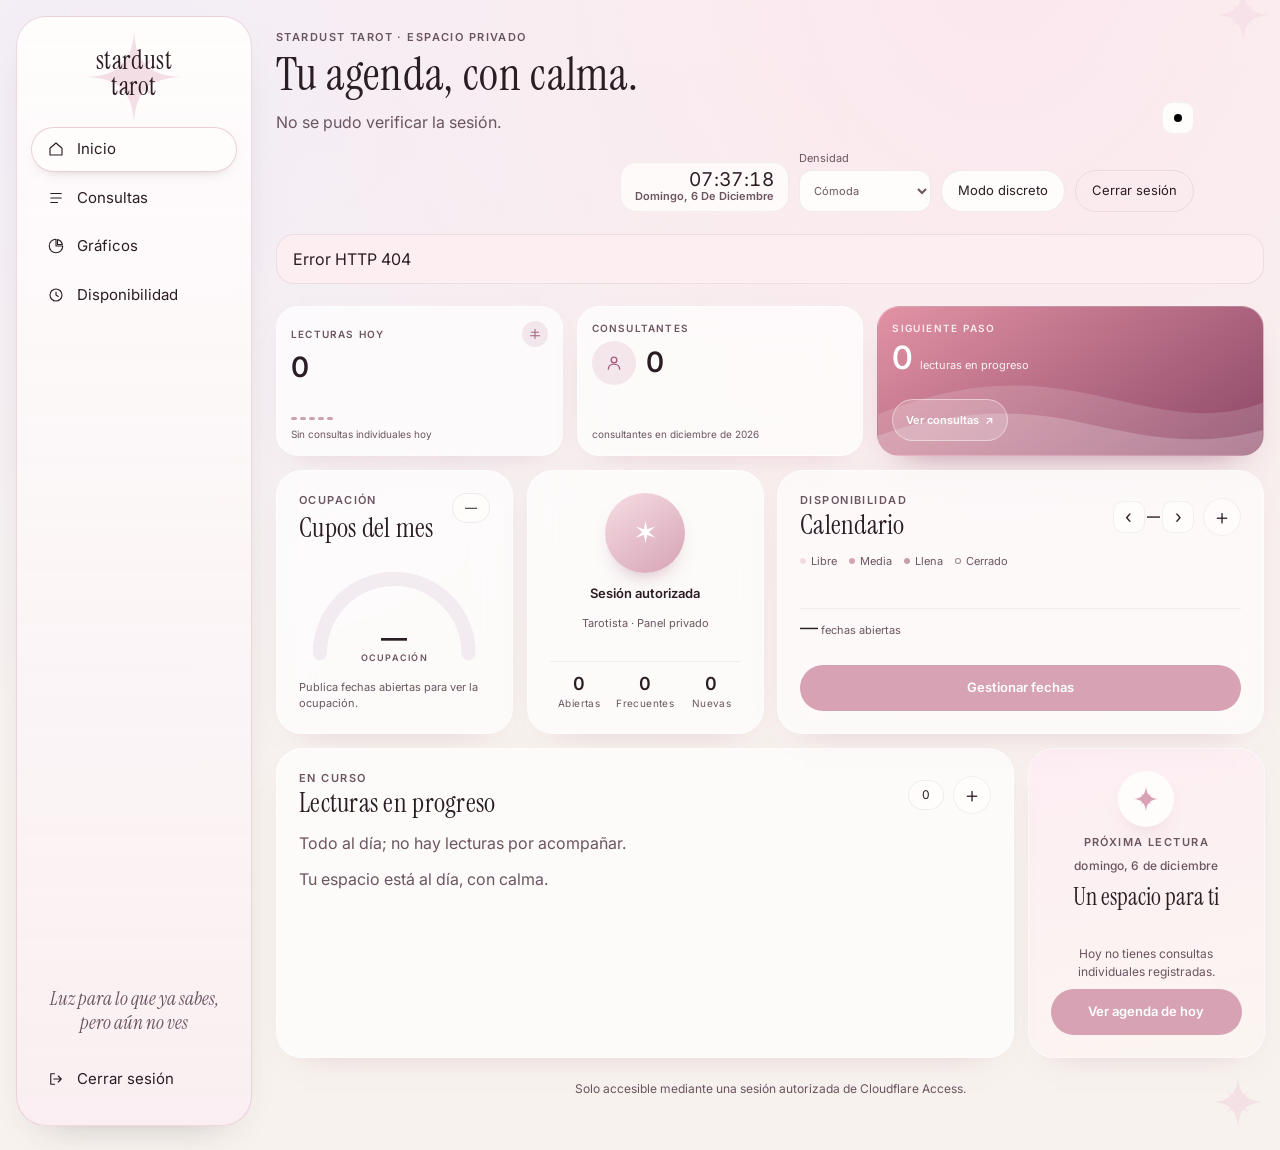
==== commit 32d98fb5: "update" ====
--- a/admin/index.html
+++ b/admin/index.html
@@ -243,6 +243,17 @@
               <p id="consulta-kpi-finalizadas-foot" class="kpi-card-foot">en el periodo</p>
             </article>
 
+            <article class="kpi-card">
+              <div class="kpi-card-head"><span class="kpi-card-label">Canceladas</span></div>
+              <div class="kpi-card-inline">
+                <span class="kpi-card-icon" aria-hidden="true">
+                  <svg viewBox="0 0 24 24"><path d="M7 7l10 10"></path><path d="M17 7 7 17"></path><circle cx="12" cy="12" r="8.4"></circle></svg>
+                </span>
+                <strong id="consulta-kpi-canceladas" class="kpi-card-value">—</strong>
+              </div>
+              <p id="consulta-kpi-canceladas-foot" class="kpi-card-foot">sin cancelaciones</p>
+            </article>
+
             <article class="kpi-card kpi-accent consulta-kpi-accent">
               <svg class="kpi-accent-wave" viewBox="0 0 320 120" preserveAspectRatio="none" aria-hidden="true">
                 <path d="M0 78c52-26 104-38 164-24s104 36 156 12v54H0Z" fill="rgba(255,255,255,.14)"></path>
@@ -269,10 +280,11 @@
               <button type="button" class="seg-btn on" role="tab" aria-selected="true" data-state="">Todos</button>
               <button type="button" class="seg-btn" role="tab" aria-selected="false" data-state="en_proceso">En progreso</button>
               <button type="button" class="seg-btn" role="tab" aria-selected="false" data-state="finalizado">Finalizadas</button>
+              <button type="button" class="seg-btn" role="tab" aria-selected="false" data-state="cancelada">Canceladas</button>
             </div>
             <div class="filters">
               <label id="consultas-month-field" hidden>Mes<input id="consultas-month" type="month"></label>
-              <label class="search-label">Buscar<input id="consultas-search" type="search" maxlength="80" placeholder="Nombre, teléfono o lectura"></label>
+              <label class="search-label">Buscar<input id="consultas-search" type="search" maxlength="80" placeholder="Nombre, teléfono, lectura o detalle"></label>
               <button id="search-consultas" type="button" class="btn">Buscar</button>
             </div>
             <div id="consulta-day-nav" class="day-nav">
@@ -282,6 +294,8 @@
             </div>
             <div id="consulta-day-foot" class="day-nav-foot">
               <button id="consulta-today" class="btn" type="button">Hoy</button>
+              <button id="consulta-order" class="btn" type="button" aria-pressed="false">Organizar por hora</button>
+              <button id="consulta-print" class="btn" type="button">Imprimir reservas</button>
               <p id="consulta-range" class="hint" aria-live="polite">—</p>
             </div>
             <p class="hint">Hasta 200 consultas por búsqueda. El estado no modifica la disponibilidad.</p>
@@ -400,6 +414,12 @@
             <input id="manual-emergencia" type="checkbox"> Emergencia
           </label>
 
+          <div class="manual-field">
+            <label class="manual-label" for="manual-detalle">Detalle (opcional)</label>
+            <textarea id="manual-detalle" class="manual-input" rows="2" maxlength="600"
+              placeholder="Contexto de la consulta, acuerdos, notas…"></textarea>
+          </div>
+
           <div class="manual-times">
             <label class="manual-field" for="manual-fecha">
               <span class="manual-label">Fecha</span>
@@ -497,6 +517,7 @@
             <div class="ph revenue-head">
               <div><p class="eyebrow">INGRESOS</p><h3 class="h2">Curva de ingresos y ticket medio</h3></div>
               <div class="seg" id="ingresos-tabs" role="tablist" aria-label="Agrupar ingresos por periodo">
+                <button type="button" class="seg-btn" role="tab" aria-selected="false" data-granularidad="dia">Día</button>
                 <button type="button" class="seg-btn" role="tab" aria-selected="false" data-granularidad="semana">Semana</button>
                 <button type="button" class="seg-btn on" role="tab" aria-selected="true" data-granularidad="mes">Mes</button>
                 <button type="button" class="seg-btn" role="tab" aria-selected="false" data-granularidad="año">Año</button>
@@ -590,6 +611,41 @@
     <p class="day-sheet-meta" id="day-sheet-meta"></p>
     <button class="btn pri" id="day-sheet-edit" type="button">Editar fecha</button>
   </div>
+  <button class="modal-backdrop" id="consulta-modal-backdrop" type="button" tabindex="-1" aria-label="Cerrar ficha" hidden></button>
+  <div class="modal" id="consulta-modal" role="dialog" aria-modal="true" aria-labelledby="consulta-modal-title" hidden>
+    <div class="modal-head">
+      <div>
+        <p class="eyebrow" id="consulta-modal-eyebrow">FICHA DE LA CONSULTA</p>
+        <h2 class="modal-title" id="consulta-modal-title">—</h2>
+      </div>
+      <button class="modal-close" id="consulta-modal-close" type="button" aria-label="Cerrar ficha">×</button>
+    </div>
+    <dl class="modal-grid" id="consulta-modal-body"></dl>
+    <p class="modal-subtitle">Detalle</p>
+    <p class="modal-detail" id="consulta-modal-detail"></p>
+    <div class="modal-actions">
+      <button class="btn" id="consulta-modal-call" type="button">Llamar</button>
+      <button class="btn" id="consulta-modal-copy" type="button">Copiar teléfono</button>
+    </div>
+  </div>
+
+  <button class="modal-backdrop" id="print-backdrop" type="button" tabindex="-1" aria-label="Cerrar resumen" hidden></button>
+  <div class="modal modal-print" id="print-modal" role="dialog" aria-modal="true" aria-labelledby="print-title" hidden>
+    <div class="modal-head">
+      <div>
+        <p class="eyebrow" id="print-eyebrow">RESUMEN DEL DÍA</p>
+        <h2 class="modal-title" id="print-title">Reservas</h2>
+      </div>
+      <button class="modal-close" id="print-close" type="button" aria-label="Cerrar resumen">×</button>
+    </div>
+    <pre class="print-output" id="print-output"></pre>
+    <div class="modal-actions">
+      <button class="btn" id="print-download" type="button">Descargar .txt</button>
+      <button class="btn pri" id="print-copy" type="button">Copiar</button>
+    </div>
+    <p class="hint">Texto plano en columnas para pegar en notas o imprimir sin la interfaz.</p>
+  </div>
+
   <nav class="tabbar" aria-label="Navegación del panel">
     <a class="nav on" href="#inicio" data-goto-view="inicio"><svg viewBox="0 0 24 24" aria-hidden="true"><path d="M4 11l8-7 8 7v9H4z"></path></svg><span>Inicio</span></a>
     <a class="nav" href="#consultas" data-goto-view="consultas"><svg viewBox="0 0 24 24" aria-hidden="true"><path d="M5 6h14M5 12h14M5 18h9"></path></svg><span>Consultas</span></a>
--- a/admin/style.css
+++ b/admin/style.css
@@ -794,3 +794,75 @@
   .day-nav-foot{width:100%;max-width:520px;margin:0 auto;padding:0 42px}
 }
 
+
+/* --- ficha de consulta, resumen imprimible y estados --- */
+.name-link{display:inline-block;max-width:100%;padding:0;border:0;background:none;color:inherit;
+  font:inherit;text-align:left;cursor:pointer;text-decoration:none;overflow-wrap:anywhere;
+  border-bottom:1px solid transparent;transition:color .16s ease,border-color .16s ease}
+.name-link:hover,.name-link:focus-visible{color:var(--mauve);border-bottom-color:rgba(215,163,180,.85)}
+.name-link:focus-visible{outline:2px solid rgba(168,92,126,.35);outline-offset:2px;border-radius:5px}
+.tile-list-detail{grid-column:2;color:var(--muted);font-size:11px;line-height:1.4;
+  display:-webkit-box;-webkit-line-clamp:2;-webkit-box-orient:vertical;overflow:hidden}
+.consulta-note{margin:4px 0 0;color:var(--muted);font-size:12px;line-height:1.45;
+  white-space:pre-wrap;overflow-wrap:anywhere;
+  display:-webkit-box;-webkit-line-clamp:3;-webkit-box-orient:vertical;overflow:hidden}
+.consulta.is-cancelada{border-color:rgba(168,92,126,.22);
+  background:linear-gradient(180deg,rgba(255,247,248,.92),rgba(255,253,252,.92))}
+.consulta.is-cancelada .consulta-who,.consulta.is-cancelada .consulta-time{opacity:.62}
+.consulta.is-cancelada .consulta-time{text-decoration:line-through}
+.btn.is-on{border-color:rgba(168,92,126,.5);background:var(--rose);color:#fff}
+.btn.is-on:hover{background:var(--mauve)}
+
+/* picos de la curva de ingresos */
+.curve-peak{fill:var(--gold);stroke:var(--card);stroke-width:1.6}
+.curve-peak-label{position:absolute;z-index:2;padding:2px 7px;border-radius:99px;
+  transform:translate(-50%,-140%);background:rgba(43,29,36,.82);color:#fff;white-space:nowrap;
+  font:600 9px/1.5 var(--font-subtitle);letter-spacing:.04em;pointer-events:none;
+  box-shadow:0 8px 18px -12px rgba(43,29,36,.9)}
+.curve-peak-label[data-edge="start"]{transform:translate(0,-140%)}
+.curve-peak-label[data-edge="end"]{transform:translate(-100%,-140%)}
+
+/* capas modales */
+.modal-backdrop{position:fixed;inset:0;z-index:120;display:block;padding:0;border:0;
+  background:rgba(43,29,36,.34);-webkit-backdrop-filter:blur(3px);backdrop-filter:blur(3px);
+  animation:fadeModal .18s ease}
+.modal-backdrop[hidden]{display:none}
+.modal{position:fixed;z-index:121;display:flex;flex-direction:column;gap:12px;overflow:auto;
+  right:0;bottom:0;left:0;max-height:88vh;padding:18px 18px calc(18px + env(safe-area-inset-bottom));
+  margin:0;border:1px solid rgba(255,255,255,.7);border-radius:22px 22px 0 0;
+  background:rgba(255,253,252,.98);box-shadow:0 -24px 60px -30px rgba(43,29,36,.55);
+  -webkit-backdrop-filter:blur(18px) saturate(1.15);backdrop-filter:blur(18px) saturate(1.15);
+  transform:translateY(0);transition:transform .24s cubic-bezier(.22,1,.36,1),opacity .24s ease}
+.modal[hidden]{display:none}
+.modal-head{display:flex;align-items:flex-start;justify-content:space-between;gap:12px}
+.modal-title{margin:2px 0 0;font:400 clamp(19px,2vw,25px)/1.2 var(--font-title);overflow-wrap:anywhere}
+.modal-close{display:grid;width:36px;min-width:36px;height:36px;place-items:center;padding:0;
+  border:1px solid var(--soft-line);border-radius:999px;background:var(--card);
+  color:var(--ink-muted);font-size:20px;line-height:1;cursor:pointer;transition:background .16s ease,color .16s ease}
+.modal-close:hover{background:var(--wash);color:var(--ink)}
+.modal-grid{display:grid;grid-template-columns:auto minmax(0,1fr);gap:7px 14px;margin:0;
+  padding:12px 0;border-top:1px solid var(--soft-line);border-bottom:1px solid var(--soft-line)}
+.modal-grid dt{color:var(--ink-muted);font:600 10px/1.5 var(--font-subtitle);
+  letter-spacing:.1em;text-transform:uppercase}
+.modal-grid dd{margin:0;color:var(--ink);font-size:13px;line-height:1.5;overflow-wrap:anywhere}
+.modal-subtitle{margin:0;color:var(--ink-muted);font:600 10px/1.5 var(--font-subtitle);
+  letter-spacing:.1em;text-transform:uppercase}
+.modal-detail{margin:0;color:var(--ink);font-size:13px;line-height:1.6;white-space:pre-wrap;overflow-wrap:anywhere}
+.modal-detail.is-empty{color:var(--muted);font-style:italic}
+.modal-actions{display:flex;flex-wrap:wrap;gap:8px;margin-top:auto;padding-top:4px}
+.modal-actions .btn{flex:1 1 140px}
+.modal-print .print-output{max-height:46vh;overflow:auto;margin:0;padding:12px;
+  border:1px solid var(--soft-line);border-radius:14px;background:var(--wash);color:var(--ink);
+  font:400 11px/1.55 ui-monospace,SFMono-Regular,Menlo,Consolas,monospace;white-space:pre;tab-size:2}
+textarea.manual-input{min-height:64px;resize:vertical;line-height:1.45;font-family:inherit}
+@keyframes fadeModal{from{opacity:0}to{opacity:1}}
+@media (min-width:720px){
+  .modal{top:50%;right:auto;bottom:auto;left:50%;width:min(560px,92vw);max-height:86vh;
+    padding:22px;border-radius:22px;transform:translate(-50%,-50%);
+    box-shadow:0 40px 90px -40px rgba(43,29,36,.6)}
+  .modal-print{width:min(680px,94vw)}
+}
+@media (prefers-reduced-motion:reduce){
+  .modal,.modal-backdrop{animation:none;transition:none}
+}
+
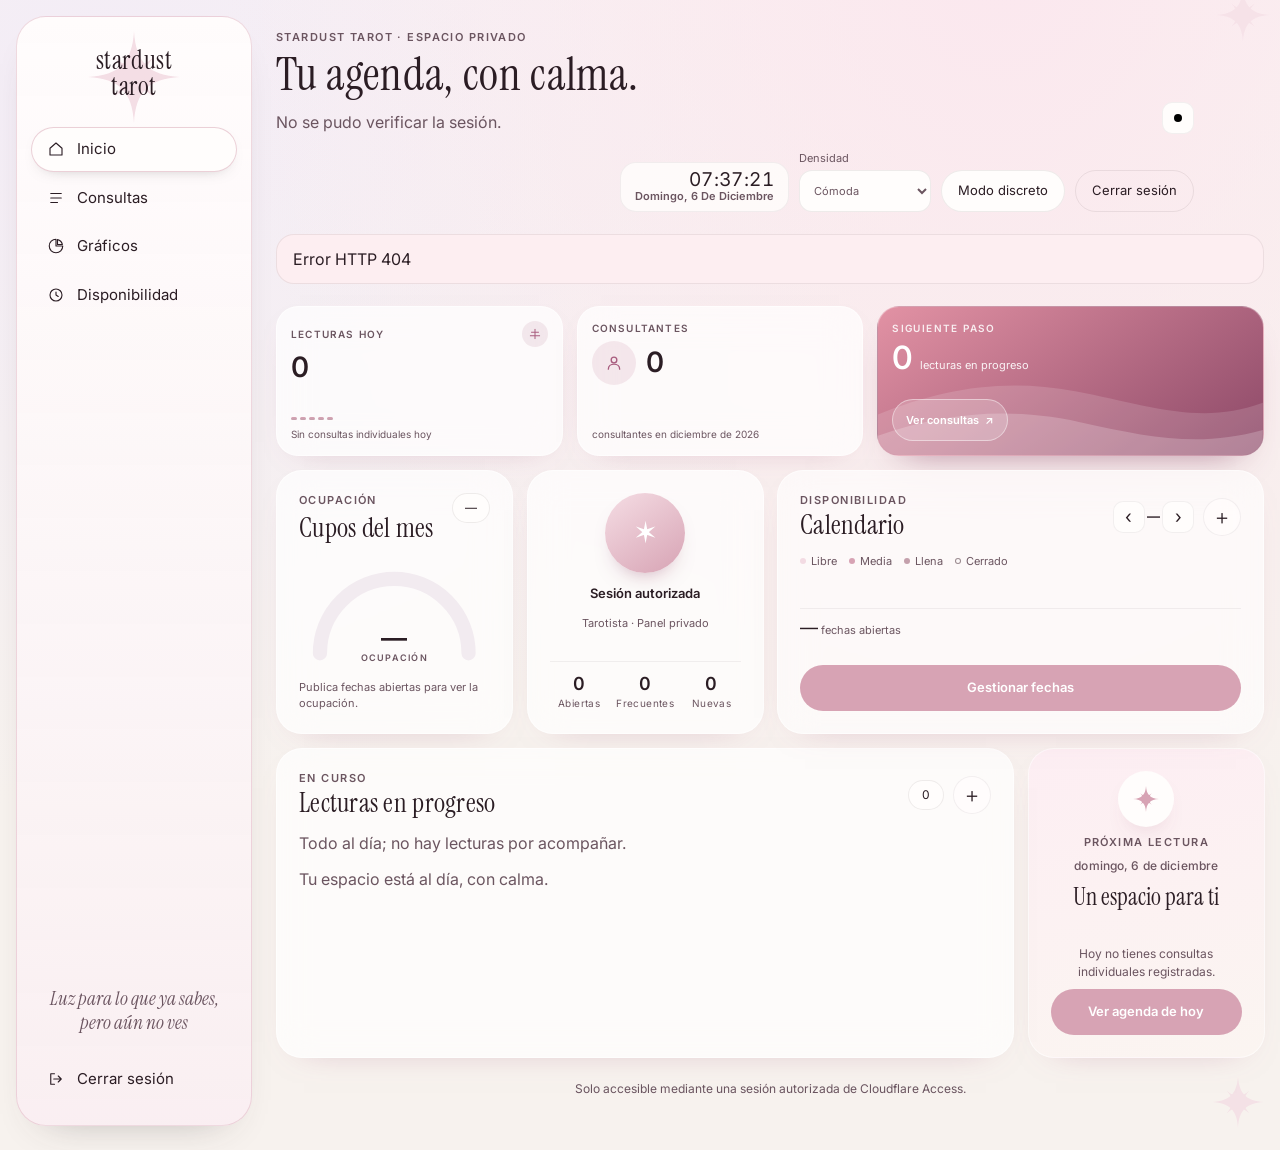
==== commit 192ea71d: "changes in calendar" ====
--- a/admin/index.html
+++ b/admin/index.html
@@ -609,6 +609,7 @@
     </p>
     <p class="day-sheet-level" id="day-sheet-level"></p>
     <p class="day-sheet-meta" id="day-sheet-meta"></p>
+    <button class="btn" id="day-sheet-toggle" type="button">Cerrar día</button>
     <button class="btn pri" id="day-sheet-edit" type="button">Editar fecha</button>
   </div>
   <button class="modal-backdrop" id="consulta-modal-backdrop" type="button" tabindex="-1" aria-label="Cerrar ficha" hidden></button>
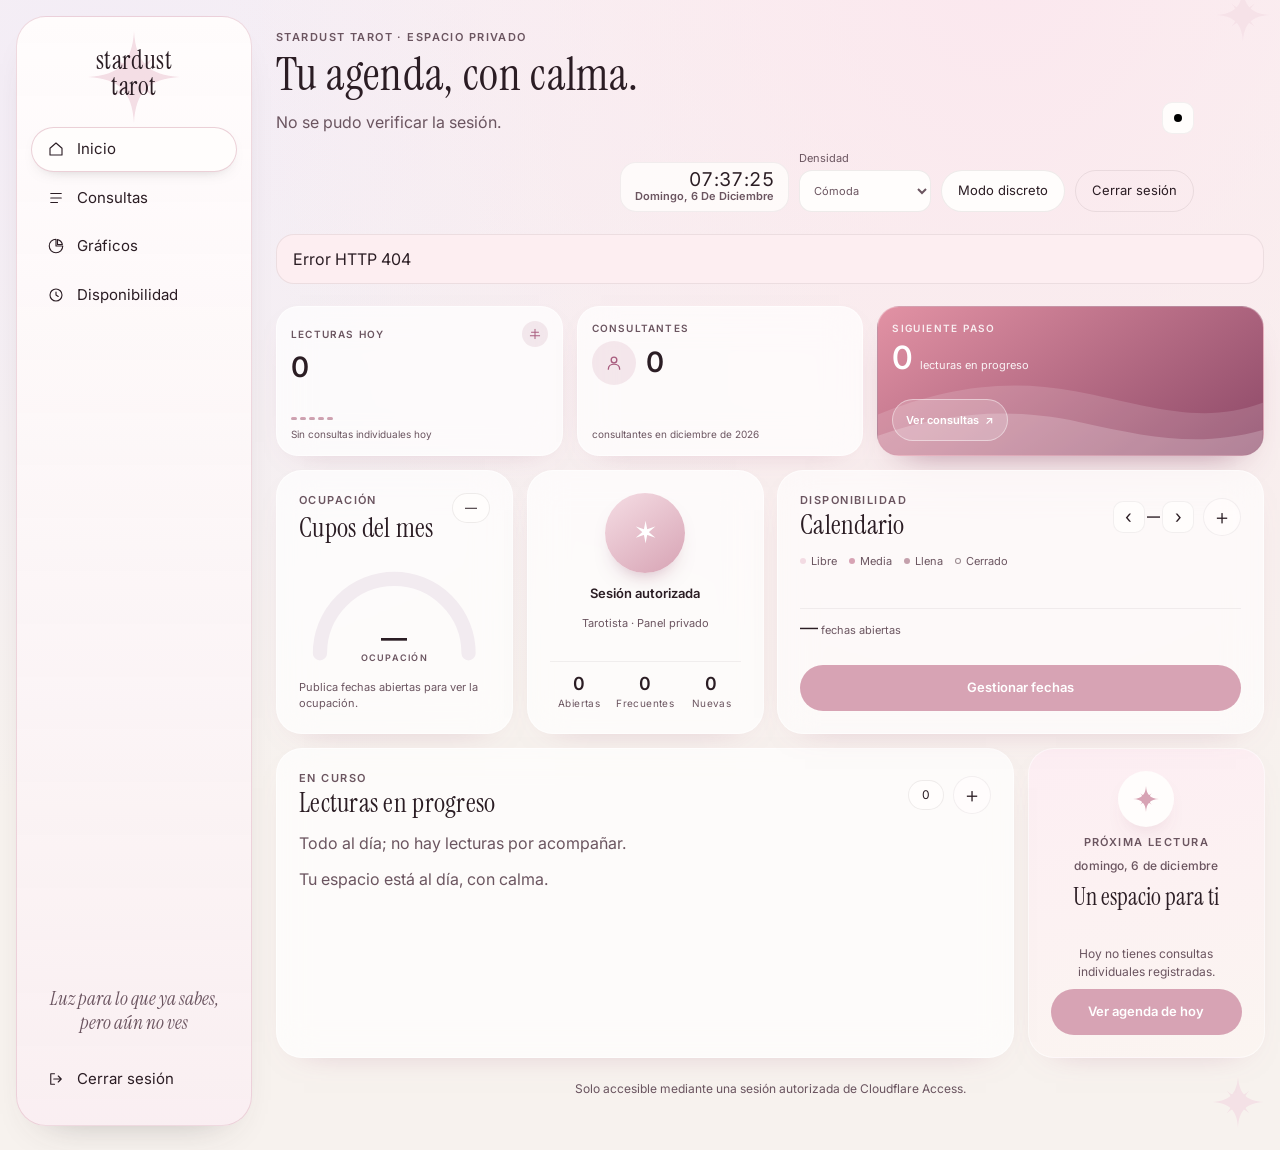
==== commit 96d7bc46: "feat admin metricas y ingresos solo de consultas finalizadas" ====
--- a/admin/index.html
+++ b/admin/index.html
@@ -454,7 +454,7 @@
               </span>
               <span class="kpi-chip flat" id="kpi-ingresos-chip">—</span>
             </span>
-            <span class="kpi-label">Ingresos del mes</span>
+            <span class="kpi-label" id="kpi-ingresos-label">Ingresos del mes</span>
             <strong class="kpi-value" id="kpi-ingresos">$0.00</strong>
             <span class="kpi-foot" id="kpi-ingresos-foot">Sin periodos registrados</span>
           </button>
@@ -478,7 +478,7 @@
               </span>
               <span class="kpi-chip flat" id="kpi-promedio-chip">—</span>
             </span>
-            <span class="kpi-label">Ingreso promedio</span>
+            <span class="kpi-label">Ticket promedio (finalizadas)</span>
             <strong class="kpi-value" id="kpi-promedio">$0.00</strong>
             <span class="kpi-foot" id="kpi-promedio-foot">Ticket medio por consulta</span>
           </button>
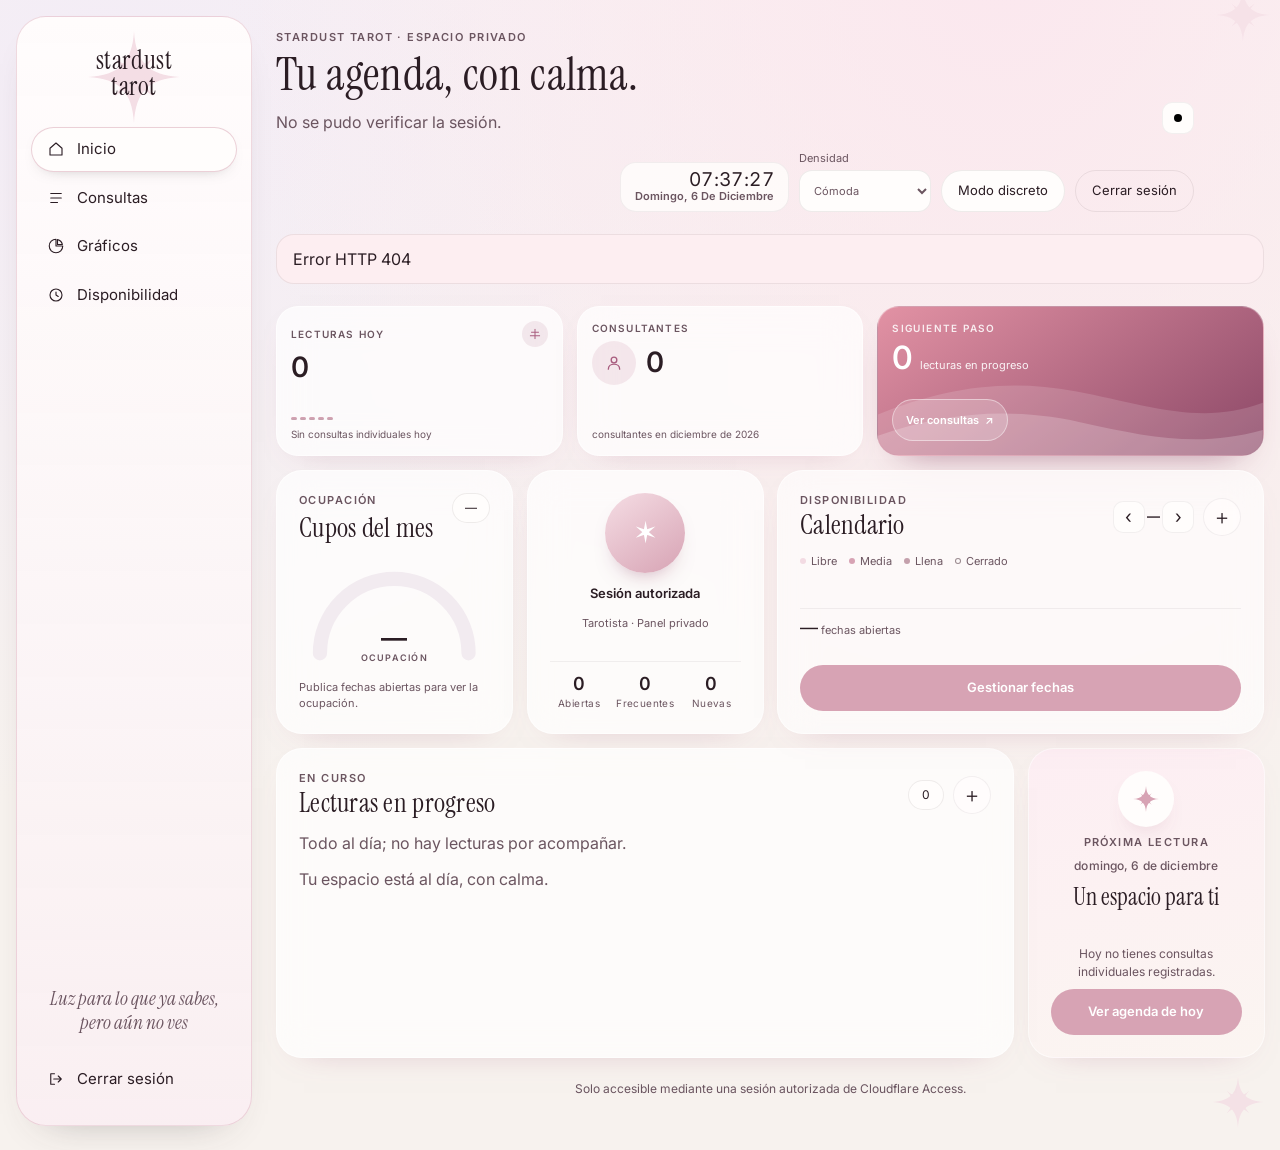
==== commit ddcce614: "feat(admin): animaciones de entrada, donas animadas, contadores y skeleton" ====
--- a/admin/index.html
+++ b/admin/index.html
@@ -437,7 +437,7 @@
         </form>
       </div>
 
-      <section class="panel blush charts" id="vista-graficos" data-view="graficos" data-reveal>
+      <section class="panel blush charts is-loading" id="vista-graficos" data-view="graficos" data-reveal>
         <div class="ph">
           <div><p class="eyebrow">ESTADÍSTICAS DE CONSULTAS</p><h2 class="h2">Gráficos</h2></div>
           <span id="stats-total" class="pill">—</span>
--- a/admin/style.css
+++ b/admin/style.css
@@ -22,6 +22,10 @@
   --shadow:0 8px 30px rgba(168,92,126,.08);
   --cal-gap:6px;
   --space:16px; --panel-pad:22px;
+  /* movimiento de las gráficas: curvas y duraciones compartidas */
+  --ease-out:cubic-bezier(.22,1,.36,1);
+  --ease-spring:cubic-bezier(.34,1.56,.64,1);
+  --dur-fast:160ms; --dur-base:320ms; --dur-slow:600ms;
 }
 *{box-sizing:border-box}
 html{scroll-behavior:smooth;scroll-padding-top:18px}
@@ -393,8 +397,11 @@
 .bar{display:flex;flex:1 1 0;min-width:48px;flex-direction:column;justify-content:flex-end;gap:4px}
 .bar-track{position:relative;display:flex;flex:1;align-items:flex-end;justify-content:center;border-radius:10px;
   background:linear-gradient(180deg,rgba(215,163,180,.13),rgba(215,163,180,.03))}
-.bar-fill{width:min(100%,32px);border-radius:8px 8px 4px 4px;
-  background:linear-gradient(180deg,var(--gold),var(--rose));transition:height .5s ease,background .2s}
+/* la barra ya nace con su alto final: lo que se anima es el scaleY, así el
+   layout no cambia y no hay saltos al llegar los datos. --i escalona la entrada. */
+.bar-fill{width:min(100%,32px);border-radius:8px 8px 4px 4px;transform-origin:50% 100%;
+  background:linear-gradient(180deg,var(--gold),var(--rose));
+  transition:transform var(--dur-slow) var(--ease-out) calc(var(--i,0) * 45ms),background var(--dur-fast) ease}
 .bar:hover .bar-fill{background:linear-gradient(180deg,var(--rose),var(--mauve))}
 .bar-value,.bar-label{max-width:100%;overflow:hidden;text-overflow:ellipsis;white-space:nowrap;text-align:center;font-size:11px}
 .bar-value{color:var(--ink);font-family:var(--font-number);font-variant-numeric:lining-nums tabular-nums}
@@ -465,8 +472,16 @@
 
 /* torta de consultantes (nuevas vs. frecuentes) */
 .donut-wrap{display:flex;flex-wrap:wrap;align-items:center;gap:18px}
+/* Las donas se pintan con conic-gradient. Para que el degradado se pueda
+   interpolar, los tres cortes son custom properties registradas como <percentage>:
+   sin @property la transición no interpola y el anillo salta a su estado final. */
+@property --a1{syntax:"<percentage>";inherits:false;initial-value:0%}
+@property --a2{syntax:"<percentage>";inherits:false;initial-value:0%}
+@property --a3{syntax:"<percentage>";inherits:false;initial-value:0%}
 .donut{position:relative;display:grid;flex:0 0 auto;width:132px;height:132px;place-items:center;
-  border-radius:999px;background:var(--fog);transition:background .4s ease;
+  border-radius:999px;background:var(--fog);
+  transition:--a1 var(--dur-slow) var(--ease-out),--a2 var(--dur-slow) var(--ease-out),
+    --a3 var(--dur-slow) var(--ease-out);
   box-shadow:inset 0 0 0 1px rgba(168,92,126,.08)}
 .donut::after{content:"";position:absolute;inset:27px;border-radius:999px;background:var(--card);
   box-shadow:inset 0 1px 3px rgba(168,92,126,.1)}
@@ -478,6 +493,32 @@
 .donut-group{display:grid;gap:10px}
 .donut-group + .donut-group{padding-top:14px;border-top:1px solid var(--soft-line)}
 
+/* ---------- skeleton de la primera carga ----------
+   El JS quita .is-loading de #vista-graficos cuando estadísticas e ingresos ya
+   pintaron. El texto se mantiene (color transparente) para no mover el layout. */
+#vista-graficos.is-loading :is(#kpi-ingresos,#kpi-promedio,#kpi-ocupacion,#stats-total,
+  #ingresos-total,#ingresos-promedio,#ocupacion-media,#ocupacion-cupos,#ocupacion-consultas,
+  #ranking-total,#kpi-ranking-share,#kpi-frecuente-pct,#kpi-nueva-pct,
+  #frecuencia-donut-total,#tipos-donut-total){
+  color:transparent;border-radius:6px;
+  background-image:linear-gradient(90deg,var(--fog) 0%,var(--wash) 42%,#fff 52%,var(--fog) 100%);
+  background-size:240% 100%;background-repeat:no-repeat;
+  animation:shimmer 1.4s linear infinite}
+#vista-graficos.is-loading .curve-plot,
+#vista-graficos.is-loading .bars,
+#vista-graficos.is-loading #ranking-list,
+#vista-graficos.is-loading .donut{
+  border-radius:14px;
+  background-image:linear-gradient(90deg,var(--fog) 0%,var(--wash) 42%,#fff 52%,var(--fog) 100%);
+  background-size:240% 100%;background-repeat:no-repeat;
+  animation:shimmer 1.6s linear infinite}
+#vista-graficos.is-loading .donut{border-radius:999px}
+#vista-graficos.is-loading #ranking-list{min-height:240px}
+/* el eje de la curva se dibuja después: se reserva su alto para no mover nada */
+#vista-graficos.is-loading .curve-labels{min-height:15px}
+/* el barrido mueve solo el fondo: no dispara layout ni desplaza contenido */
+@keyframes shimmer{from{background-position:140% 50%}to{background-position:-140% 50%}}
+
 /* curva de ingresos + ticket medio */
 .curve{display:grid;gap:6px}
 .curve-head{display:flex;flex-wrap:wrap;align-items:center;gap:4px 16px;color:var(--ink-muted);font-size:11px}
@@ -487,11 +528,21 @@
 .curve-max{margin-left:auto;font-variant-numeric:tabular-nums}
 .curve-plot{position:relative;height:200px}
 .curve-plot svg{display:block;width:100%;height:100%;overflow:visible}
+/* revelado de izquierda a derecha abriendo el clip-path del SVG.
+   No usamos stroke-dashoffset: los trazos llevan vector-effect="non-scaling-stroke". */
+.curve-plot.is-revealed svg{animation:curve-reveal calc(var(--dur-slow) + 100ms) var(--ease-out) both}
+@keyframes curve-reveal{from{clip-path:inset(0 100% 0 0)}to{clip-path:inset(0)}}
+@keyframes curve-pop{from{opacity:0}to{opacity:1}}
 .curve-grid line{stroke:var(--soft-line);stroke-width:1}
-.curve-area{fill:rgba(215,163,180,.22)}
+.curve-area{fill:url(#curve-area-gradient)}
+.curve-stop-top{stop-color:var(--rose);stop-opacity:.42}
+.curve-stop-bottom{stop-color:var(--rose);stop-opacity:0}
 .curve-line{fill:none;stroke:var(--rose);stroke-width:2.5;stroke-linecap:round;stroke-linejoin:round}
 .curve-avg{fill:none;stroke:var(--gold);stroke-width:2;stroke-dasharray:5 4;stroke-linecap:round}
 .curve-dot{fill:var(--card);stroke:var(--rose);stroke-width:2}
+/* puntos y picos aparecen con un pequeño retraso, cuando la línea ya se abrió */
+.curve-plot.is-revealed .curve-dot,.curve-plot.is-revealed .curve-peak{
+  animation:curve-pop var(--dur-base) var(--ease-spring) calc(var(--dur-slow) * .7) both}
 .curve-labels{display:flex;gap:4px;overflow:hidden;color:var(--muted);font-size:10px}
 .curve-labels span{flex:1 1 0;min-width:0;overflow:hidden;text-overflow:ellipsis;white-space:nowrap;text-align:center}
 .curve-labels span:first-child{text-align:left}
@@ -504,7 +555,8 @@
 .ratio-name{overflow:hidden;text-overflow:ellipsis;white-space:nowrap;color:var(--ink)}
 .ratio-value{color:var(--ink-muted);font-family:var(--font-number);font-variant-numeric:tabular-nums;white-space:nowrap}
 .ratio-track{display:block;height:8px;border-radius:99px;background:var(--fog);overflow:hidden}
-.ratio-track i{display:block;height:100%;min-width:3px;border-radius:99px;background:var(--rose);transition:width .4s ease}
+.ratio-track i{display:block;height:100%;min-width:3px;border-radius:99px;background:var(--rose);transform-origin:0 50%;
+  transition:transform var(--dur-base) var(--ease-out) calc(var(--i,0) * 45ms),background var(--dur-fast) ease}
 /* el realce al pasar el cursor solo en punteros finos */
 @media (hover:hover){
   .kpi:hover{transform:translateY(-2px);box-shadow:0 16px 34px -22px rgba(168,92,126,.55)}
@@ -676,8 +728,12 @@
 
 @media (prefers-reduced-motion:reduce){
   html{scroll-behavior:auto}
-  *,*::before,*::after{animation-duration:.01ms!important;animation-iteration-count:1!important;transition-duration:.01ms!important}
+  *,*::before,*::after{animation-duration:.01ms!important;animation-iteration-count:1!important;
+    transition-duration:.01ms!important;transition-delay:0ms!important;animation-delay:0ms!important}
   .reveal{opacity:1;transform:none}
+  /* las gráficas muestran su estado final, sin revelado ni entradas escalonadas */
+  .curve-plot svg{clip-path:none!important}
+  .curve-dot,.curve-peak,.curve-peak-label{opacity:1!important}
 }
 /* --- consultas: KPIs, modo día/mes, tira de días y bento --- */
 .consultas-view{gap:14px}
@@ -819,6 +875,8 @@
   transform:translate(-50%,-140%);background:rgba(43,29,36,.82);color:#fff;white-space:nowrap;
   font:600 9px/1.5 var(--font-subtitle);letter-spacing:.04em;pointer-events:none;
   box-shadow:0 8px 18px -12px rgba(43,29,36,.9)}
+.curve-plot.is-revealed .curve-peak-label{
+  animation:curve-pop var(--dur-base) var(--ease-out) calc(var(--dur-slow) * .8) both}
 .curve-peak-label[data-edge="start"]{transform:translate(0,-140%)}
 .curve-peak-label[data-edge="end"]{transform:translate(-100%,-140%)}
 
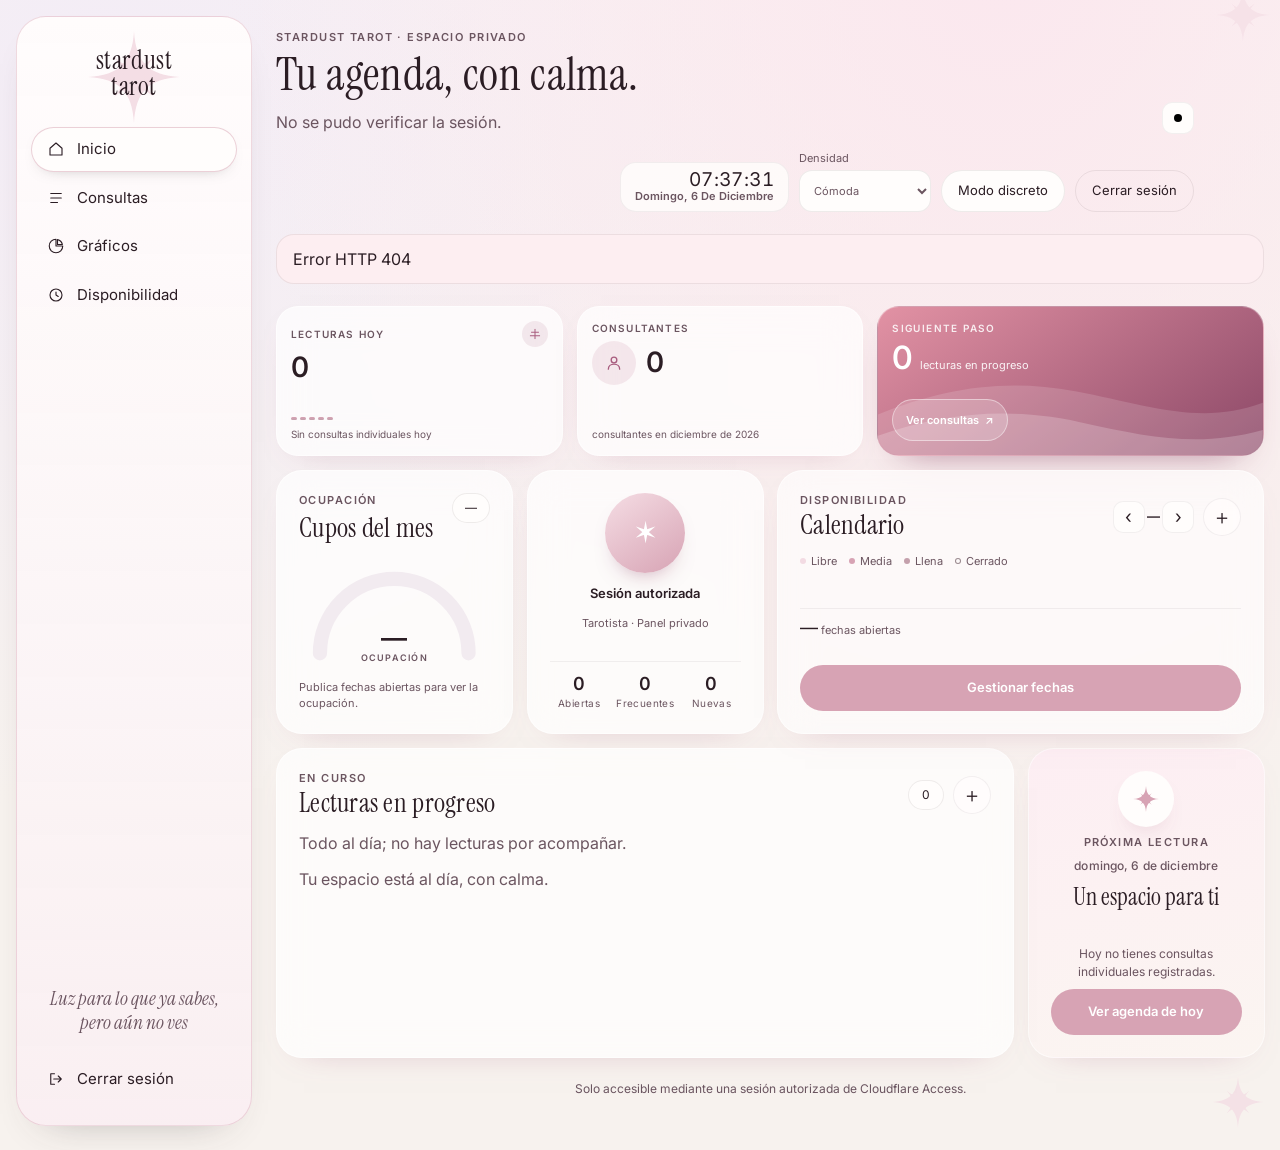
==== commit a90460b2: "feat(admin): tooltips, indicador deslizante, sparklines y resaltado en leyendas" ====
--- a/admin/index.html
+++ b/admin/index.html
@@ -452,6 +452,7 @@
               <span class="kpi-icon gold" aria-hidden="true">
                 <svg viewBox="0 0 24 24"><path d="M3.5 8.5h13a3 3 0 0 1 3 3v6a1.5 1.5 0 0 1-1.5 1.5H5A1.5 1.5 0 0 1 3.5 17.5z"></path><path d="M3.5 8.5 6.5 4h8.5l2.5 4.5"></path><path d="M16.5 13.5h1.8"></path></svg>
               </span>
+              <span class="kpi-spark" id="kpi-ingresos-spark" aria-hidden="true"></span>
               <span class="kpi-chip flat" id="kpi-ingresos-chip">—</span>
             </span>
             <span class="kpi-label" id="kpi-ingresos-label">Ingresos del mes</span>
@@ -476,6 +477,7 @@
               <span class="kpi-icon" aria-hidden="true">
                 <svg viewBox="0 0 24 24"><path d="M4 9.2A2.2 2.2 0 0 1 6.2 7h11.6A2.2 2.2 0 0 1 20 9.2v5.6a2.2 2.2 0 0 1-2.2 2.2H6.2A2.2 2.2 0 0 1 4 14.8z"></path><path d="M4 10.6h16"></path><path d="M8 15h3.5"></path></svg>
               </span>
+              <span class="kpi-spark" id="kpi-promedio-spark" aria-hidden="true"></span>
               <span class="kpi-chip flat" id="kpi-promedio-chip">—</span>
             </span>
             <span class="kpi-label">Ticket promedio (finalizadas)</span>
@@ -534,8 +536,13 @@
                 <span class="curve-key avg"><i aria-hidden="true"></i>Ticket medio</span>
                 <span class="curve-max" id="ingresos-curve-max"></span>
               </div>
-              <div class="curve-plot" id="ingresos-curve" role="img" aria-label="Curva de ingresos y ticket medio por periodo"></div>
+              <div class="curve-plot" id="ingresos-curve" role="img" tabindex="0"
+                aria-label="Curva de ingresos y ticket medio por periodo"
+                aria-describedby="ingresos-curve-help"></div>
               <div class="curve-labels" id="ingresos-curve-labels" aria-hidden="true"></div>
+              <p class="sr-only" id="ingresos-curve-help">Con la gráfica enfocada, usa las flechas
+                izquierda y derecha para recorrer los periodos: se anuncian el periodo, los ingresos,
+                el ticket medio y el número de consultas.</p>
             </div>
             <p class="hint">Cada punto suma el total cobrado del periodo; la línea punteada es el ticket medio. Los contadores manuales sin ficha no entran aquí.</p>
           </article>
--- a/admin/style.css
+++ b/admin/style.css
@@ -328,11 +328,19 @@
 .quote{margin:5px 0 0;color:var(--muted);text-align:center;font:italic 400 18px var(--font-accent)}
 
 /* pestañas de estado */
-.seg{display:flex;flex-wrap:wrap;gap:4px;padding:4px;border:1px solid var(--soft-line);border-radius:99px;background:var(--card)}
-.seg-btn{min-height:34px;padding:5px 16px;border:0;border-radius:99px;background:transparent;color:var(--muted);
-  font-size:12px;transition:background .2s,color .2s}
+.seg{position:relative;display:flex;flex-wrap:wrap;gap:4px;padding:4px;border:1px solid var(--soft-line);border-radius:99px;background:var(--card)}
+.seg-btn{position:relative;z-index:1;min-height:34px;padding:5px 16px;border:0;border-radius:99px;
+  background:transparent;color:var(--muted);font-size:12px;transition:background .2s,color .2s}
 .seg-btn:hover{color:var(--ink)}
 .seg-btn.on{background:var(--rose);color:#fff;font-weight:600;box-shadow:0 6px 14px -10px rgba(58,53,53,.6)}
+/* píldora deslizante: el fondo del botón activo pasa a ser un elemento propio que
+   se mueve con transform + width. Solo se activa si el JS añade .has-pill. */
+.seg-pill{position:absolute;z-index:0;top:0;left:0;border-radius:99px;background:var(--rose);
+  box-shadow:0 6px 14px -10px rgba(58,53,53,.6);opacity:0;pointer-events:none;
+  transition:transform var(--dur-base) var(--ease-out),width var(--dur-base) var(--ease-out),
+    height var(--dur-base) var(--ease-out),opacity var(--dur-fast) ease}
+.seg.has-pill .seg-btn.on{background:transparent;box-shadow:none}
+.seg.has-pill .seg-btn.on:hover{color:#fff}
 
 /* botones y avisos */
 .btn{display:inline-flex;align-items:center;justify-content:center;padding:8px 16px;border:1px solid var(--line);
@@ -526,8 +534,18 @@
 .curve-key i{display:block;width:16px;height:3px;border-radius:99px;background:var(--rose)}
 .curve-key.avg i{height:0;border-top:2px dashed var(--gold);border-radius:0}
 .curve-max{margin-left:auto;font-variant-numeric:tabular-nums}
-.curve-plot{position:relative;height:200px}
+/* touch-action:pan-y deja pasar el scroll vertical aunque se arrastre sobre la
+   gráfica; el arrastre horizontal lo usa el tooltip. */
+.curve-plot{position:relative;height:200px;touch-action:pan-y}
+.curve-plot:focus-visible{outline:2px solid rgba(168,92,126,.45);outline-offset:4px;border-radius:10px}
 .curve-plot svg{display:block;width:100%;height:100%;overflow:visible}
+/* crosshair y punto resaltado: HTML, no <text> dentro del SVG (se deformaría) */
+.curve-cross{position:absolute;top:0;bottom:0;width:1px;background:rgba(168,92,126,.35);
+  opacity:0;pointer-events:none;transition:opacity var(--dur-fast) ease}
+.curve-hot{position:absolute;width:9px;height:9px;margin:-4.5px 0 0 -4.5px;border-radius:999px;
+  border:2px solid var(--rose);background:var(--card);opacity:0;pointer-events:none;
+  box-shadow:0 0 0 3px rgba(168,92,126,.14);transition:opacity var(--dur-fast) ease}
+.curve-plot.is-hot .curve-cross,.curve-plot.is-hot .curve-hot{opacity:1}
 /* revelado de izquierda a derecha abriendo el clip-path del SVG.
    No usamos stroke-dashoffset: los trazos llevan vector-effect="non-scaling-stroke". */
 .curve-plot.is-revealed svg{animation:curve-reveal calc(var(--dur-slow) + 100ms) var(--ease-out) both}
@@ -561,6 +579,56 @@
 @media (hover:hover){
   .kpi:hover{transform:translateY(-2px);box-shadow:0 16px 34px -22px rgba(168,92,126,.55)}
   .kpi-hero:hover{transform:translateY(-2px)}
+}
+
+/* ---------- tooltip único de las gráficas (curva, ocupación y ranking) ----------
+   Una sola tarjeta fija reutilizada por los tres gráficos; se sujeta al
+   rectángulo de su contenedor, así no se sale nunca por los bordes. */
+.chart-tip{position:fixed;z-index:40;display:grid;gap:5px;max-width:min(224px,calc(100vw - 24px));
+  padding:9px 11px;border:1px solid var(--line);border-radius:12px;background:var(--card);
+  box-shadow:0 18px 34px -24px rgba(43,29,36,.55);pointer-events:none;opacity:0;
+  transition:opacity var(--dur-fast) ease}
+.chart-tip.is-visible{opacity:1}
+.chart-tip-title{margin:0;color:var(--ink);font:600 11px/1.35 var(--font-subtitle);letter-spacing:.02em}
+.chart-tip-rows{display:grid;gap:2px;margin:0}
+.chart-tip-rows > div{display:flex;align-items:baseline;justify-content:space-between;gap:12px}
+.chart-tip-rows dt{margin:0;color:var(--ink-muted);font-size:11px}
+.chart-tip-rows dd{margin:0;color:var(--ink);font:600 11px/1.35 var(--font-number);
+  font-variant-numeric:tabular-nums;white-space:nowrap}
+
+/* elemento señalado por el tooltip */
+.bar.is-hot .bar-fill{background:linear-gradient(180deg,var(--rose),var(--mauve))}
+.ratio-row.is-hot .ratio-name{color:var(--accent)}
+.ratio-row.is-hot .ratio-track i{filter:saturate(1.15) brightness(.94)}
+
+/* ---------- leyendas de las donas: el resto se atenúa y el arco se enciende ----------
+   El anillo es un único conic-gradient: el tramo se ilumina con una capa blanca
+   encima (::before) recortada a sus mismos cortes, sin tocar los colores. */
+.legend li{transition:opacity var(--dur-fast) ease}
+.legend.is-hovering li{opacity:.45}
+.legend.is-hovering li.is-hot{opacity:1}
+.donut::before{content:"";position:absolute;inset:0;border-radius:999px;opacity:0;pointer-events:none;
+  background:conic-gradient(transparent 0 var(--hi-start,0%),
+    rgba(255,255,255,.55) var(--hi-start,0%) var(--hi-end,0%),
+    transparent var(--hi-end,0%) 100%);
+  transition:opacity var(--dur-fast) ease}
+.donut.is-highlight::before{opacity:1}
+.donut.is-highlight{box-shadow:inset 0 0 0 2px rgba(168,92,126,.16)}
+
+/* ---------- sparklines de los KPI (últimos meses) ---------- */
+.kpi-spark{display:none}
+.kpi-spark.has-spark{display:block;flex:1 1 0;min-width:0;max-width:64px;height:24px}
+.kpi-spark svg{display:block;width:100%;height:100%;overflow:visible}
+.kpi-spark.is-revealed svg{animation:curve-reveal var(--dur-slow) var(--ease-out) both}
+.spark-line{fill:none;stroke:var(--spark,var(--rose));stroke-width:1.6;
+  stroke-linecap:round;stroke-linejoin:round}
+.spark-area{fill:var(--spark,var(--rose));fill-opacity:.16;stroke:none}
+
+/* resaltado cruzado: la tarjeta KPI engorda su línea en la curva (solo con puntero) */
+.curve-line,.curve-avg{transition:stroke-width var(--dur-fast) ease}
+@media (hover:hover){
+  .stats-metrics:has([data-metric="ingresos"]:hover) ~ .charts-grid .curve-line{stroke-width:4}
+  .stats-metrics:has([data-metric="promedio"]:hover) ~ .charts-grid .curve-avg{stroke-width:3.4}
 }
 
 /* animaciones */
@@ -733,6 +801,8 @@
   .reveal{opacity:1;transform:none}
   /* las gráficas muestran su estado final, sin revelado ni entradas escalonadas */
   .curve-plot svg{clip-path:none!important}
+  .kpi-spark svg{clip-path:none!important}
+  .seg-pill{transition:none!important}
   .curve-dot,.curve-peak,.curve-peak-label{opacity:1!important}
 }
 /* --- consultas: KPIs, modo día/mes, tira de días y bento --- */
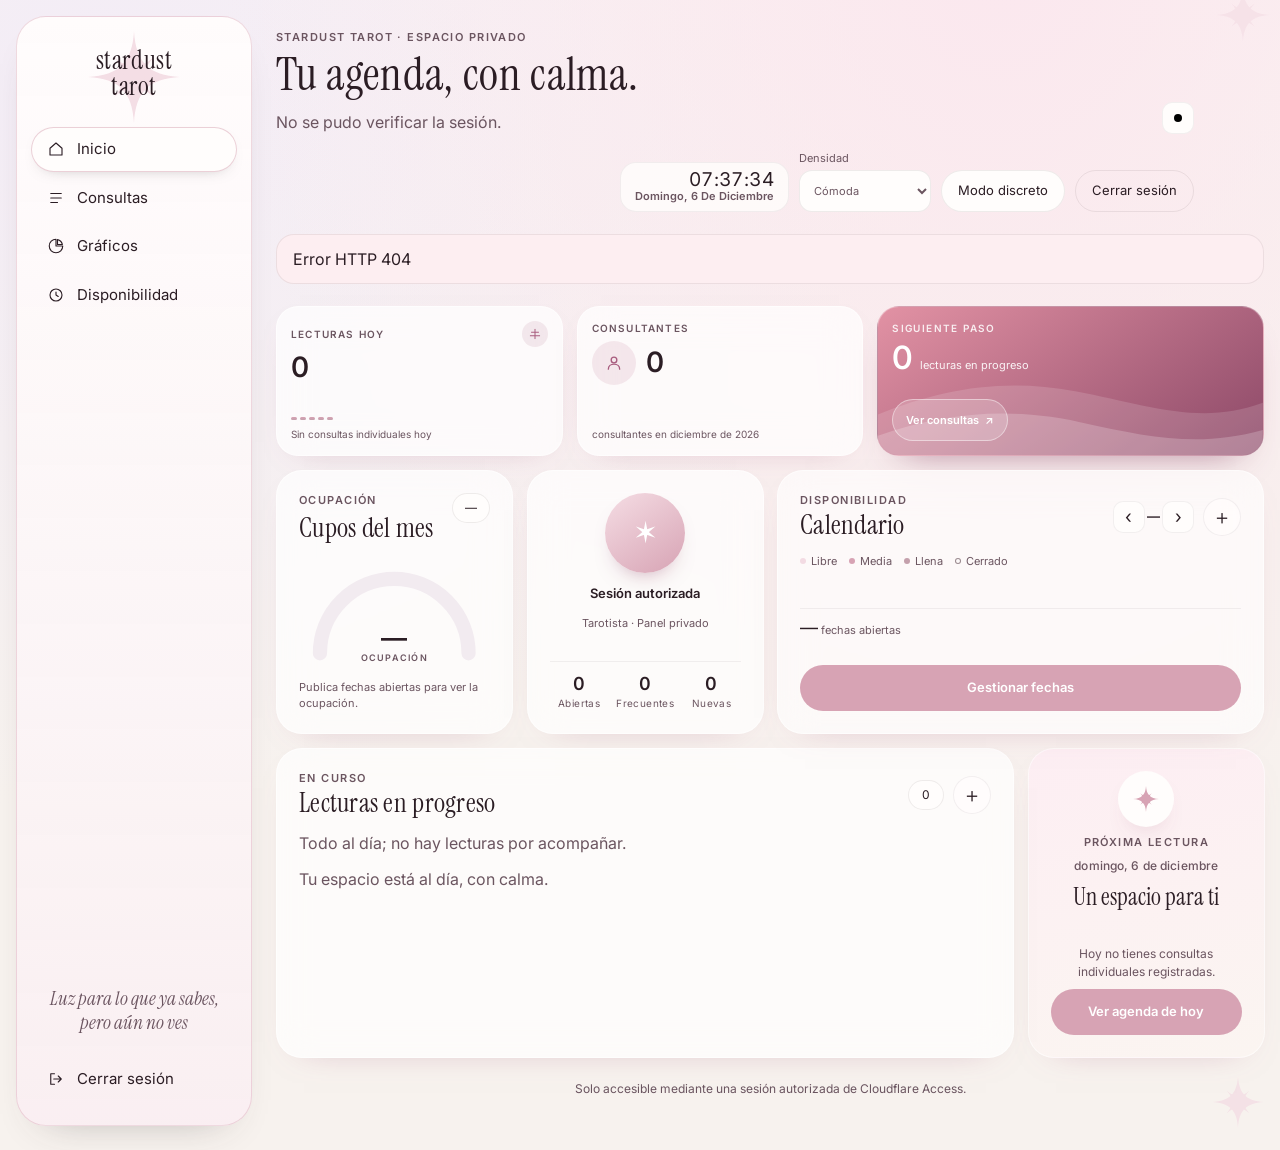
==== commit e749c66d: "feat(admin): transiciones por región y destello al finalizar" ====
--- a/admin/index.html
+++ b/admin/index.html
@@ -446,7 +446,8 @@
           <label>Mes<input id="stats-month" type="month"></label>
           <label class="toggle"><input id="stats-all" type="checkbox"> Todo el histórico</label>
         </div>
-        <div class="stats-metrics" id="stats-metrics" role="group" aria-label="Métricas del periodo">
+        <div class="stats-metrics" id="stats-metrics" role="group" aria-label="Métricas del periodo"
+          data-reveal>
           <button type="button" class="kpi is-active" data-metric="ingresos" aria-pressed="true">
             <span class="kpi-head">
               <span class="kpi-icon gold" aria-hidden="true">
@@ -514,7 +515,7 @@
           </button>
         </div>
 
-        <div class="charts-grid" id="stats-details">
+        <div class="charts-grid" id="stats-details" data-reveal>
           <article class="chart-card stat-detail is-wide is-active" data-detail="ingresos">
             <div class="ph revenue-head">
               <div><p class="eyebrow">INGRESOS</p><h3 class="h2">Curva de ingresos y ticket medio</h3></div>
--- a/admin/style.css
+++ b/admin/style.css
@@ -632,9 +632,40 @@
 }
 
 /* animaciones */
-.reveal{opacity:0;transform:translateY(16px);transition:opacity .55s ease,transform .55s ease}
+.reveal{opacity:0;transform:translateY(16px);transition:opacity .55s ease,transform .55s ease;
+  transition-delay:calc(var(--i,0) * 60ms)}
 .reveal.in{opacity:1;transform:none}
+
+/* ---------- view transitions por región ----------
+   `html.vt-regions` la pone y la quita admin.js al terminar la transición: fuera
+   de ese momento no hay ningún view-transition-name declarado, así que no puede
+   haber nombres duplicados ni capturas de cifras a medio contar. Los tres
+   nombres son únicos por construcción (#ingresos-curve, el único .stat-detail
+   activo y #stats-metrics). */
+html.vt-regions .curve-plot{view-transition-name:curva}
+html.vt-regions .stat-detail.is-active{view-transition-name:detalle-activo}
+html.vt-regions #stats-metrics{view-transition-name:kpi-strip}
+::view-transition-group(curva),
+::view-transition-group(detalle-activo),
+::view-transition-group(kpi-strip){
+  animation-duration:var(--dur-base);animation-timing-function:var(--ease-out)}
+/* durante estas transiciones el fundido global de root se anula (dura 0) para
+   que no parezca que toda la página se funde; solo se animan las regiones */
+html.vt-regions::view-transition-old(root),
+html.vt-regions::view-transition-new(root){animation-duration:0s}
 ::view-transition-old(root),::view-transition-new(root){animation-duration:.22s}
+
+/* ---------- destello dorado al finalizar una consulta ----------
+   Capa ::after con opacidad animada: solo compone, no repinta la sombra. */
+.kpi.is-flash,.pill.is-flash{position:relative}
+.kpi.is-flash::after,.pill.is-flash::after{content:"";position:absolute;inset:-2px;
+  border-radius:inherit;pointer-events:none;
+  box-shadow:0 0 0 3px rgba(212,176,107,.6),0 12px 26px -8px rgba(212,176,107,.7);
+  animation:stat-flash var(--dur-slow) var(--ease-out) both}
+/* la píldora es pequeña: el halo va pegado a su borde para que se note */
+.pill.is-flash::after{inset:-3px;
+  box-shadow:0 0 0 2px rgba(212,176,107,.65),0 0 16px 2px rgba(212,176,107,.55)}
+@keyframes stat-flash{0%{opacity:0}15%{opacity:1}50%{opacity:.75}100%{opacity:0}}
 
 @container (max-width:430px){
   .cal{gap:6px}
@@ -798,12 +829,14 @@
   html{scroll-behavior:auto}
   *,*::before,*::after{animation-duration:.01ms!important;animation-iteration-count:1!important;
     transition-duration:.01ms!important;transition-delay:0ms!important;animation-delay:0ms!important}
-  .reveal{opacity:1;transform:none}
+  .reveal{opacity:1;transform:none;transition-delay:0ms!important}
   /* las gráficas muestran su estado final, sin revelado ni entradas escalonadas */
   .curve-plot svg{clip-path:none!important}
   .kpi-spark svg{clip-path:none!important}
   .seg-pill{transition:none!important}
   .curve-dot,.curve-peak,.curve-peak-label{opacity:1!important}
+  /* sin destello: solo queda el aviso de texto */
+  .kpi.is-flash::after,.pill.is-flash::after{animation:none!important;opacity:0!important}
 }
 /* --- consultas: KPIs, modo día/mes, tira de días y bento --- */
 .consultas-view{gap:14px}
